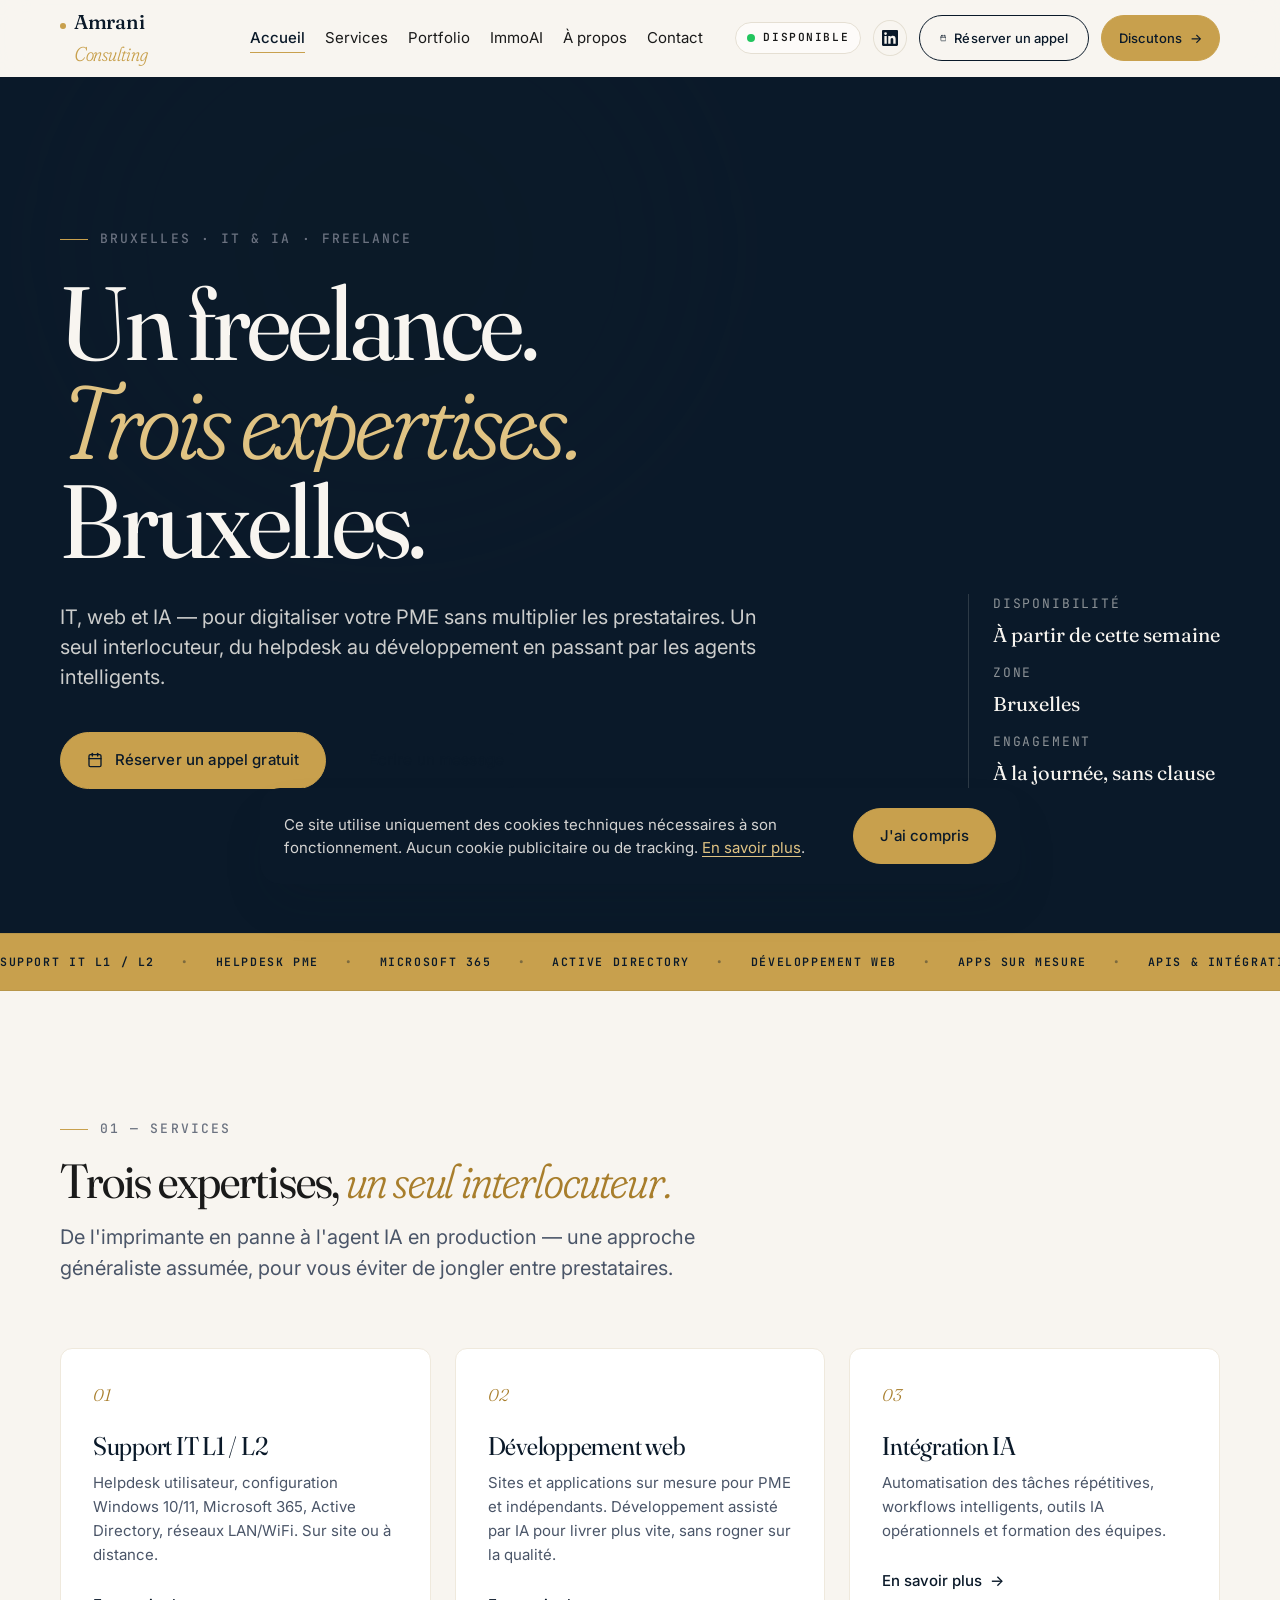
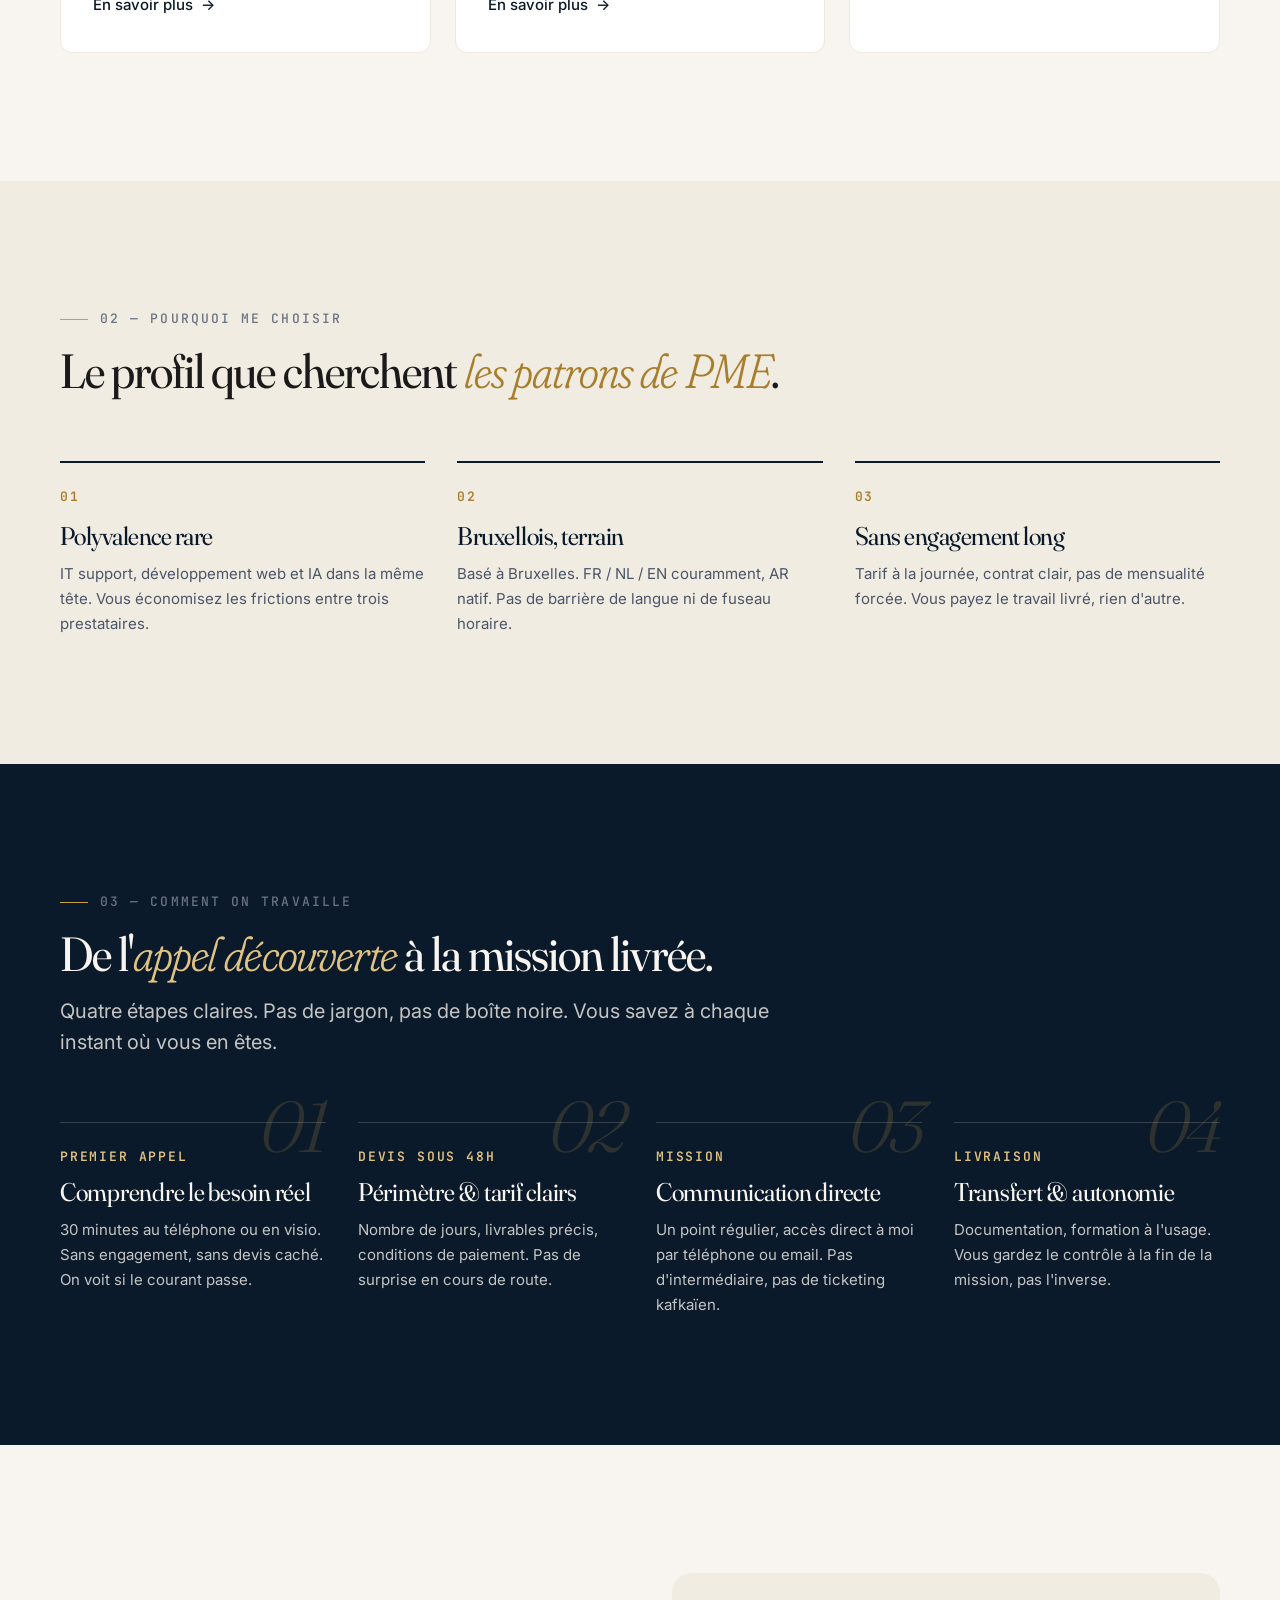
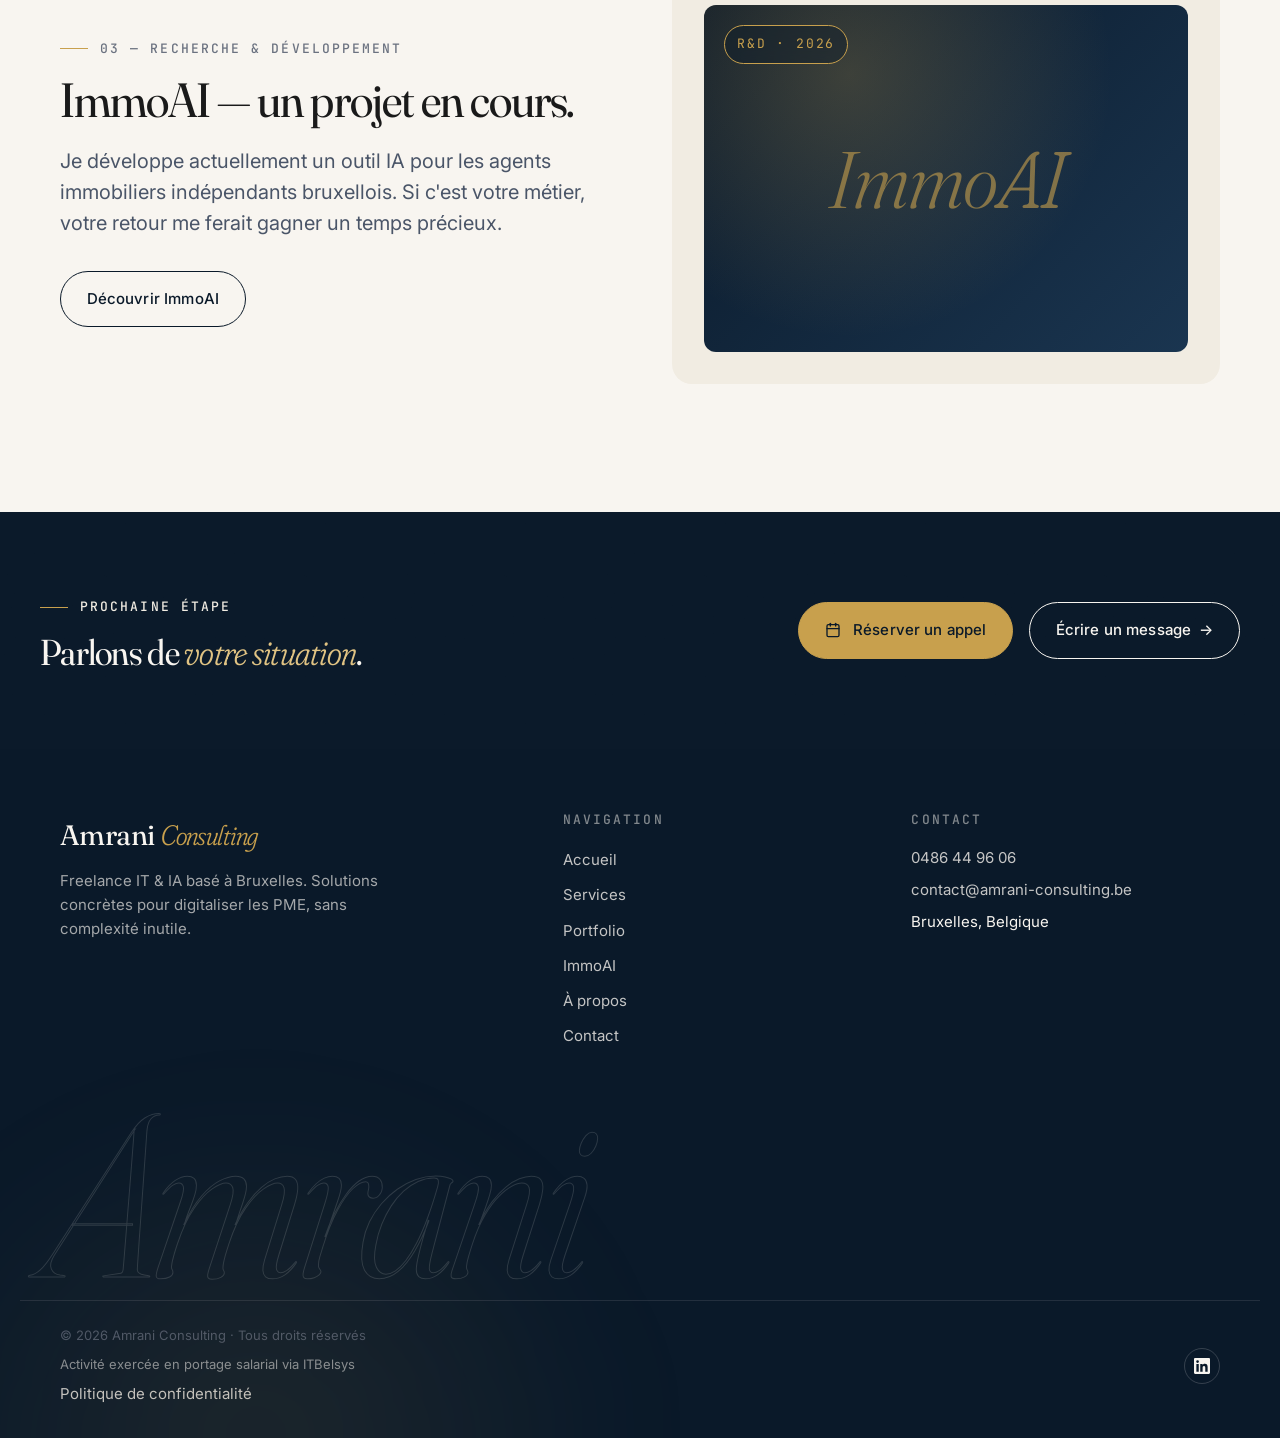
==== index.html @ 8b0a3039 "feat(about): add 'Claude Code in Action' certification (Anthropic, May 2026) - New timeline entry (2" ====
<!doctype html>
<html lang="fr">
<head>
  <meta charset="utf-8" />
  <meta name="viewport" content="width=device-width, initial-scale=1" />

  <title>Amrani Consulting — Freelance IT &amp; IA à Bruxelles</title>
  <meta name="description" content="Freelance IT &amp; IA à Bruxelles. Support IT, développement web et intégration IA pour PME. Solutions opérationnelles, sans engagement long. Devis gratuit." />
  <meta name="author" content="Abdelkrim Amrani" />
  <meta name="theme-color" content="#0A1929" />
  <meta name="google-site-verification" content="sfzoJVhN3ISLPUVmV5L0EN2qPlHITJZb8OUvwaUnero" />
  <link rel="canonical" href="https://amrani-consulting.be/" />

  <!-- Open Graph -->
  <meta property="og:type" content="website" />
  <meta property="og:locale" content="fr_BE" />
  <meta property="og:site_name" content="Amrani Consulting" />
  <meta property="og:title" content="Amrani Consulting — Freelance IT &amp; IA à Bruxelles" />
  <meta property="og:description" content="Support IT, développement web et intégration IA pour PME bruxelloises. Un seul interlocuteur pour digitaliser votre entreprise." />
  <meta property="og:url" content="https://amrani-consulting.be/" />
  <meta property="og:image" content="https://amrani-consulting.be/assets/img/og-image.jpg" />

  <!-- Twitter -->
  <meta name="twitter:card" content="summary_large_image" />
  <meta name="twitter:title" content="Amrani Consulting — Freelance IT &amp; IA à Bruxelles" />
  <meta name="twitter:description" content="Support IT, développement web et intégration IA pour PME bruxelloises." />
  <meta name="twitter:image" content="https://amrani-consulting.be/assets/img/og-image.jpg" />

  <!-- Fonts -->
  <link rel="preconnect" href="https://fonts.googleapis.com" />
  <link rel="preconnect" href="https://fonts.gstatic.com" crossorigin />
  <link rel="stylesheet" href="https://fonts.googleapis.com/css2?family=Fraunces:ital,opsz,wght@0,9..144,300..600;1,9..144,300..500&family=Inter:wght@400;500;600&family=JetBrains+Mono:wght@400;500&display=swap" />

  <!-- Stylesheet -->
  <link rel="stylesheet" href="css/style.css?v=20260511-4" />

  <!-- Favicon (placeholder inline SVG) -->
  <link rel="icon" type="image/svg+xml" href="data:image/svg+xml,<svg xmlns='http://www.w3.org/2000/svg' viewBox='0 0 64 64'><rect width='64' height='64' rx='12' fill='%230A1929'/><text x='50%25' y='58%25' font-family='Georgia,serif' font-size='34' fill='%23C8A04D' text-anchor='middle' font-style='italic'>A</text></svg>" />

  <!-- JSON-LD: Person + LocalBusiness -->
  <script type="application/ld+json">
  {
    "@context": "https://schema.org",
    "@graph": [
      {
        "@type": "Person",
        "@id": "https://amrani-consulting.be/#person",
        "name": "Abdelkrim Amrani",
        "jobTitle": "Freelance IT & IA Consultant",
        "telephone": "+32486449606",
        "email": "contact@amrani-consulting.be",
        "url": "https://amrani-consulting.be/",
        "sameAs": [
          "https://www.linkedin.com/in/abdelkrim-amrani-868762251"
        ],
        "knowsLanguage": ["fr", "ar", "nl", "en"],
        "address": {
          "@type": "PostalAddress",
          "addressLocality": "Bruxelles",
          "addressCountry": "BE"
        }
      },
      {
        "@type": "LocalBusiness",
        "@id": "https://amrani-consulting.be/#business",
        "name": "Amrani Consulting",
        "image": "https://amrani-consulting.be/assets/img/og-image.jpg",
        "telephone": "+32486449606",
        "url": "https://amrani-consulting.be/",
        "founder": { "@id": "https://amrani-consulting.be/#person" },
        "priceRange": "€€",
        "address": {
          "@type": "PostalAddress",
          "addressLocality": "Bruxelles",
          "addressCountry": "BE"
        },
        "areaServed": [
          { "@type": "City", "name": "Bruxelles" },
          { "@type": "AdministrativeArea", "name": "Région de Bruxelles-Capitale" }
        ],
        "serviceType": ["Support informatique", "Développement web", "Intégration IA"]
      }
    ]
  }
  </script>
</head>

<body>
  <a href="#main" class="skip-link">Aller au contenu principal</a>
  <div class="reading-progress" aria-hidden="true"></div>

  <!-- Custom cursor (desktop only, disabled on touch & reduced-motion) -->
  <div class="cursor" aria-hidden="true">
    <div class="cursor__dot"></div>
    <div class="cursor__ring"></div>
  </div>

  <!-- ============= HEADER ============= -->
  <header class="site-header">
    <div class="container site-header__inner">
      <a href="/" class="logo" aria-label="Amrani Consulting — accueil">
        <span class="logo__dot" aria-hidden="true"></span>
        <span><strong>Amrani</strong> <em>Consulting</em></span>
      </a>

      <nav class="primary-nav" aria-label="Navigation principale">
        <ul class="primary-nav__list">
          <li><a href="/" class="primary-nav__link" aria-current="page">Accueil</a></li>
          <li><a href="services" class="primary-nav__link">Services</a></li>
          <li><a href="portfolio" class="primary-nav__link">Portfolio</a></li>
          <li><a href="immoai" class="primary-nav__link">ImmoAI</a></li>
          <li><a href="about" class="primary-nav__link">À propos</a></li>
          <li><a href="contact" class="primary-nav__link">Contact</a></li>
        </ul>
      </nav>

      <div class="header-cta">
        <a href="contact" class="status-badge" aria-label="Disponible pour de nouvelles missions">
          <span class="status-badge__dot" aria-hidden="true"></span>
          <span>Disponible</span>
        </a>
        <a href="https://www.linkedin.com/in/abdelkrim-amrani-868762251" target="_blank" rel="noopener" class="linkedin-icon" aria-label="LinkedIn d'Abdelkrim Amrani">
          <svg viewBox="0 0 24 24" fill="currentColor" aria-hidden="true"><path d="M20.45 20.45h-3.55v-5.57c0-1.33-.02-3.04-1.85-3.04-1.85 0-2.13 1.45-2.13 2.94v5.67H9.36V9h3.41v1.56h.05c.48-.9 1.64-1.85 3.37-1.85 3.6 0 4.27 2.37 4.27 5.46v6.28zM5.34 7.43a2.06 2.06 0 1 1 0-4.12 2.06 2.06 0 0 1 0 4.12zM7.12 20.45H3.56V9h3.56v11.45zM22.23 0H1.77C.79 0 0 .77 0 1.72v20.56C0 23.23.79 24 1.77 24h20.45C23.2 24 24 23.23 24 22.28V1.72C24 .77 23.2 0 22.23 0z"/></svg>
        </a>
        <a href="https://calendly.com/beskiko98/appel-decouverte-15min" target="_blank" rel="noopener" class="btn btn-outline btn-header btn-calendly">
          <svg viewBox="0 0 24 24" fill="none" stroke="currentColor" stroke-width="2" stroke-linecap="round" stroke-linejoin="round" aria-hidden="true">
            <rect x="3" y="4" width="18" height="18" rx="2" ry="2"/>
            <line x1="16" y1="2" x2="16" y2="6"/>
            <line x1="8" y1="2" x2="8" y2="6"/>
            <line x1="3" y1="10" x2="21" y2="10"/>
          </svg>
          <span class="btn-label">Réserver un appel</span>
        </a>
        <a href="contact" class="btn btn-primary btn-header btn-discutons">Discutons<span class="arrow" aria-hidden="true">→</span></a>
        <button class="burger" aria-label="Ouvrir le menu" aria-expanded="false" aria-controls="mobile-nav">
          <span></span><span></span>
        </button>
      </div>
    </div>
  </header>

  <!-- ============= MOBILE NAV ============= -->
  <div class="mobile-nav" id="mobile-nav" aria-label="Navigation mobile">
    <ul class="mobile-nav__list">
      <li><a href="/" class="mobile-nav__link" aria-current="page">Accueil</a></li>
      <li><a href="services" class="mobile-nav__link">Services</a></li>
      <li><a href="portfolio" class="mobile-nav__link">Portfolio</a></li>
      <li><a href="immoai" class="mobile-nav__link">ImmoAI</a></li>
      <li><a href="about" class="mobile-nav__link">À propos</a></li>
      <li><a href="contact" class="mobile-nav__link">Contact</a></li>
    </ul>
    <div class="mobile-nav__contact">
      <span>Bruxelles · Réponse sous 24h</span>
      <a href="tel:+32486449606">0486 44 96 06</a>
      <a href="https://calendly.com/beskiko98/appel-decouverte-15min" target="_blank" rel="noopener" class="mobile-nav__cta">
        <svg viewBox="0 0 24 24" fill="none" stroke="currentColor" stroke-width="2" stroke-linecap="round" stroke-linejoin="round" aria-hidden="true">
          <rect x="3" y="4" width="18" height="18" rx="2" ry="2"/>
          <line x1="16" y1="2" x2="16" y2="6"/>
          <line x1="8" y1="2" x2="8" y2="6"/>
          <line x1="3" y1="10" x2="21" y2="10"/>
        </svg>
        Réserver un appel
      </a>
    </div>
  </div>

  <main id="main">

    <!-- ============= HERO ============= -->
    <section class="hero has-grain">
      <div class="container hero__inner">
        <div class="hero__content">
          <span class="eyebrow">Bruxelles · IT &amp; IA · Freelance</span>
          <h1 class="hero__title-stacked">
            <span><span>Un freelance.</span></span>
            <span><span><em>Trois expertises.</em></span></span>
            <span><span>Bruxelles.</span></span>
          </h1>
          <p class="hero__lead">
            IT, web et IA — pour digitaliser votre PME sans multiplier les
            prestataires. Un seul interlocuteur, du helpdesk au développement
            en passant par les agents intelligents.
          </p>
          <div class="hero__actions">
            <a href="https://calendly.com/beskiko98/appel-decouverte-15min" target="_blank" rel="noopener" class="btn btn-primary">
              <svg width="16" height="16" viewBox="0 0 24 24" fill="none" stroke="currentColor" stroke-width="2" stroke-linecap="round" stroke-linejoin="round" aria-hidden="true" style="margin-right: 0.25rem;">
                <rect x="3" y="4" width="18" height="18" rx="2" ry="2"/>
                <line x1="16" y1="2" x2="16" y2="6"/>
                <line x1="8" y1="2" x2="8" y2="6"/>
                <line x1="3" y1="10" x2="21" y2="10"/>
              </svg>
              Réserver un appel gratuit
            </a>
            <a href="contact" class="btn btn-outline">Écrire un message</a>
          </div>
        </div>

        <dl class="hero__meta">
          <div>
            <dt>Disponibilité</dt>
            <dd>À partir de cette semaine</dd>
          </div>
          <div>
            <dt>Zone</dt>
            <dd>Bruxelles</dd>
          </div>
          <div>
            <dt>Engagement</dt>
            <dd>À la journée, sans clause</dd>
          </div>
        </dl>
      </div>
    </section>

    <!-- ============= MARQUEE TICKER ============= -->
    <div class="marquee" aria-hidden="true">
      <div class="marquee__track">
        <span>Support IT L1 / L2</span><span class="marquee__sep">·</span>
        <span>Helpdesk PME</span><span class="marquee__sep">·</span>
        <span>Microsoft 365</span><span class="marquee__sep">·</span>
        <span>Active Directory</span><span class="marquee__sep">·</span>
        <span>Développement Web</span><span class="marquee__sep">·</span>
        <span>Apps sur mesure</span><span class="marquee__sep">·</span>
        <span>APIs &amp; intégrations</span><span class="marquee__sep">·</span>
        <span>Intelligence Artificielle</span><span class="marquee__sep">·</span>
        <span>Automatisation</span><span class="marquee__sep">·</span>
        <span>Agents IA métier</span><span class="marquee__sep">·</span>
        <span>RGPD</span><span class="marquee__sep">·</span>
        <span>Bruxelles</span><span class="marquee__sep">·</span>
        <span>Sans engagement long</span><span class="marquee__sep">·</span>
        <span>Devis gratuit</span><span class="marquee__sep">·</span>
        <!-- Loop duplicate -->
        <span>Support IT L1 / L2</span><span class="marquee__sep">·</span>
        <span>Helpdesk PME</span><span class="marquee__sep">·</span>
        <span>Microsoft 365</span><span class="marquee__sep">·</span>
        <span>Active Directory</span><span class="marquee__sep">·</span>
        <span>Développement Web</span><span class="marquee__sep">·</span>
        <span>Apps sur mesure</span><span class="marquee__sep">·</span>
        <span>APIs &amp; intégrations</span><span class="marquee__sep">·</span>
        <span>Intelligence Artificielle</span><span class="marquee__sep">·</span>
        <span>Automatisation</span><span class="marquee__sep">·</span>
        <span>Agents IA métier</span><span class="marquee__sep">·</span>
        <span>RGPD</span><span class="marquee__sep">·</span>
        <span>Bruxelles</span><span class="marquee__sep">·</span>
        <span>Sans engagement long</span><span class="marquee__sep">·</span>
        <span>Devis gratuit</span><span class="marquee__sep">·</span>
      </div>
    </div>

    <!-- ============= SERVICES PREVIEW ============= -->
    <section class="section bg-cream">
      <div class="container">
        <header class="section-header reveal">
          <span class="eyebrow">01 — Services</span>
          <h2>Trois expertises, <em>un seul interlocuteur.</em></h2>
          <p class="lead">
            De l'imprimante en panne à l'agent IA en production — une approche
            généraliste assumée, pour vous éviter de jongler entre prestataires.
          </p>
        </header>

        <div class="grid grid-3">
          <article class="card reveal reveal-delay-1">
            <span class="card__num">01</span>
            <h3 class="card__title">Support IT L1 / L2</h3>
            <p class="card__text">
              Helpdesk utilisateur, configuration Windows 10/11, Microsoft 365,
              Active Directory, réseaux LAN/WiFi. Sur site ou à distance.
            </p>
            <a href="services#support" class="card__link">
              En savoir plus <span aria-hidden="true">→</span>
            </a>
          </article>

          <article class="card reveal reveal-delay-2">
            <span class="card__num">02</span>
            <h3 class="card__title">Développement web</h3>
            <p class="card__text">
              Sites et applications sur mesure pour PME et indépendants.
              Développement assisté par IA pour livrer plus vite, sans rogner sur la qualité.
            </p>
            <a href="services#dev" class="card__link">
              En savoir plus <span aria-hidden="true">→</span>
            </a>
          </article>

          <article class="card reveal reveal-delay-3">
            <span class="card__num">03</span>
            <h3 class="card__title">Intégration IA</h3>
            <p class="card__text">
              Automatisation des tâches répétitives, workflows intelligents,
              outils IA opérationnels et formation des équipes.
            </p>
            <a href="services#ia" class="card__link">
              En savoir plus <span aria-hidden="true">→</span>
            </a>
          </article>
        </div>
      </div>
    </section>

    <!-- ============= WHY ME ============= -->
    <section class="section bg-cream-2">
      <div class="container">
        <header class="section-header reveal">
          <span class="eyebrow">02 — Pourquoi me choisir</span>
          <h2>Le profil que cherchent <em>les patrons de PME</em>.</h2>
        </header>

        <div class="pillars">
          <div class="pillar reveal reveal-delay-1">
            <span class="pillar__num">01</span>
            <h3 class="pillar__title">Polyvalence rare</h3>
            <p class="pillar__text">
              IT support, développement web et IA dans la même tête.
              Vous économisez les frictions entre trois prestataires.
            </p>
          </div>

          <div class="pillar reveal reveal-delay-2">
            <span class="pillar__num">02</span>
            <h3 class="pillar__title">Bruxellois, terrain</h3>
            <p class="pillar__text">
              Basé à Bruxelles. FR / NL / EN couramment, AR natif.
              Pas de barrière de langue ni de fuseau horaire.
            </p>
          </div>

          <div class="pillar reveal reveal-delay-3">
            <span class="pillar__num">03</span>
            <h3 class="pillar__title">Sans engagement long</h3>
            <p class="pillar__text">
              Tarif à la journée, contrat clair, pas de mensualité forcée.
              Vous payez le travail livré, rien d'autre.
            </p>
          </div>
        </div>
      </div>
    </section>

    <!-- ============= PROCESSUS — 4 STEPS ============= -->
    <section class="section bg-navy has-grain">
      <div class="container">
        <header class="section-header reveal" style="max-width: 720px;">
          <span class="eyebrow">03 — Comment on travaille</span>
          <h2>De l'<em>appel découverte</em> à la mission livrée.</h2>
          <p class="lead">
            Quatre étapes claires. Pas de jargon, pas de boîte noire. Vous savez
            à chaque instant où vous en êtes.
          </p>
        </header>

        <ol class="process-list" style="list-style: none; padding: 0;">
          <li class="process-item reveal reveal-delay-1">
            <span class="process-item__num" aria-hidden="true">01</span>
            <span class="process-item__label">Premier appel</span>
            <h3 class="process-item__title">Comprendre le besoin réel</h3>
            <p class="process-item__text">
              30 minutes au téléphone ou en visio. Sans engagement,
              sans devis caché. On voit si le courant passe.
            </p>
          </li>

          <li class="process-item reveal reveal-delay-2">
            <span class="process-item__num" aria-hidden="true">02</span>
            <span class="process-item__label">Devis sous 48h</span>
            <h3 class="process-item__title">Périmètre &amp; tarif clairs</h3>
            <p class="process-item__text">
              Nombre de jours, livrables précis, conditions de paiement.
              Pas de surprise en cours de route.
            </p>
          </li>

          <li class="process-item reveal reveal-delay-3">
            <span class="process-item__num" aria-hidden="true">03</span>
            <span class="process-item__label">Mission</span>
            <h3 class="process-item__title">Communication directe</h3>
            <p class="process-item__text">
              Un point régulier, accès direct à moi par téléphone ou email.
              Pas d'intermédiaire, pas de ticketing kafkaïen.
            </p>
          </li>

          <li class="process-item reveal reveal-delay-4">
            <span class="process-item__num" aria-hidden="true">04</span>
            <span class="process-item__label">Livraison</span>
            <h3 class="process-item__title">Transfert &amp; autonomie</h3>
            <p class="process-item__text">
              Documentation, formation à l'usage. Vous gardez le contrôle
              à la fin de la mission, pas l'inverse.
            </p>
          </li>
        </ol>
      </div>
    </section>

    <!-- ============= R&D TEASER (ImmoAI) ============= -->
    <section class="section bg-cream">
      <div class="container">
        <div class="grid grid-2" style="align-items: center; gap: clamp(2rem, 5vw, 5rem);">
          <div class="reveal">
            <span class="eyebrow">03 — Recherche &amp; développement</span>
            <h2 style="margin-top: 1rem;">ImmoAI — un projet en cours.</h2>
            <p class="lead" style="margin-top: 1.25rem;">
              Je développe actuellement un outil IA pour les agents immobiliers
              indépendants bruxellois. Si c'est votre métier, votre retour me
              ferait gagner un temps précieux.
            </p>
            <div style="margin-top: 2rem; display: flex; gap: 1rem; flex-wrap: wrap;">
              <a href="immoai" class="btn btn-outline">Découvrir ImmoAI</a>
            </div>
          </div>

          <div class="project__media reveal reveal-delay-2">
            <div class="project__media-inner">
              <span class="project__badge">R&amp;D · 2026</span>
              <span class="project__placeholder">Immo<em style="color: inherit;">AI</em></span>
            </div>
          </div>
        </div>
      </div>
    </section>

    <!-- ============= CTA STRIP ============= -->
    <section class="cta-strip has-grain on-dark">
      <div class="container cta-strip__inner reveal">
        <div>
          <span class="eyebrow">Prochaine étape</span>
          <h2 style="margin-top: 1rem;">Parlons de <em>votre situation</em>.</h2>
        </div>
        <div style="display: flex; gap: 1rem; flex-wrap: wrap;">
          <a href="https://calendly.com/beskiko98/appel-decouverte-15min" target="_blank" rel="noopener" class="btn btn-primary">
            <svg width="16" height="16" viewBox="0 0 24 24" fill="none" stroke="currentColor" stroke-width="2" stroke-linecap="round" stroke-linejoin="round" aria-hidden="true" style="margin-right: 0.25rem;">
              <rect x="3" y="4" width="18" height="18" rx="2" ry="2"/>
              <line x1="16" y1="2" x2="16" y2="6"/>
              <line x1="8" y1="2" x2="8" y2="6"/>
              <line x1="3" y1="10" x2="21" y2="10"/>
            </svg>
            Réserver un appel
          </a>
          <a href="contact" class="btn btn-outline">
            Écrire un message
            <span class="arrow" aria-hidden="true">→</span>
          </a>
        </div>
      </div>
    </section>
  </main>

  <!-- ============= FOOTER ============= -->
  <footer class="site-footer">
    <div class="container site-footer__inner">
      <div>
        <p class="site-footer__brand">Amrani <em>Consulting</em></p>
        <p class="site-footer__tagline">
          Freelance IT &amp; IA basé à Bruxelles. Solutions concrètes pour
          digitaliser les PME, sans complexité inutile.
        </p>
      </div>

      <div>
        <h4>Navigation</h4>
        <ul>
          <li><a href="/">Accueil</a></li>
          <li><a href="services">Services</a></li>
          <li><a href="portfolio">Portfolio</a></li>
          <li><a href="immoai">ImmoAI</a></li>
          <li><a href="about">À propos</a></li>
          <li><a href="contact">Contact</a></li>
        </ul>
      </div>

      <div>
        <h4>Contact</h4>
        <ul class="site-footer__contact">
          <li><a href="tel:+32486449606">0486 44 96 06</a></li>
          <li><a href="mailto:contact@amrani-consulting.be">contact@amrani-consulting.be</a></li>
          <li>Bruxelles, Belgique</li>
        </ul>
      </div>
    </div>

    <div class="footer-stroke" aria-hidden="true">Amrani</div>

    <div class="container site-footer__bottom">
      <div>
        <p>&copy; <span data-current-year>2026</span> Amrani Consulting · Tous droits réservés</p>
        <p class="site-footer__disclosure">Activité exercée en portage salarial via ITBelsys</p>
        <ul class="site-footer__legal-links" style="margin-top: 0.5rem;">
          <li><a href="privacy">Politique de confidentialité</a></li>
        </ul>
      </div>
      <div class="site-footer__socials">
        <a href="https://www.linkedin.com/in/abdelkrim-amrani-868762251" target="_blank" rel="noopener" aria-label="LinkedIn">
          <svg viewBox="0 0 24 24" fill="currentColor" aria-hidden="true"><path d="M20.45 20.45h-3.55v-5.57c0-1.33-.02-3.04-1.85-3.04-1.85 0-2.13 1.45-2.13 2.94v5.67H9.36V9h3.41v1.56h.05c.48-.9 1.64-1.85 3.37-1.85 3.6 0 4.27 2.37 4.27 5.46v6.28zM5.34 7.43a2.06 2.06 0 1 1 0-4.12 2.06 2.06 0 0 1 0 4.12zM7.12 20.45H3.56V9h3.56v11.45zM22.23 0H1.77C.79 0 0 .77 0 1.72v20.56C0 23.23.79 24 1.77 24h20.45C23.2 24 24 23.23 24 22.28V1.72C24 .77 23.2 0 22.23 0z"/></svg>
        </a>
      </div>
    </div>
  </footer>

  <button class="back-to-top" aria-label="Retour en haut">
    <svg viewBox="0 0 24 24" fill="none" stroke="currentColor" stroke-width="2" aria-hidden="true"><path d="M12 19V5M5 12l7-7 7 7"/></svg>
  </button>

  <!-- Cookie banner (RGPD) -->
  <div class="cookie-banner" id="cookie-banner" role="dialog" aria-label="Information sur les cookies" hidden>
    <div class="cookie-banner__inner">
      <p class="cookie-banner__text">
        Ce site utilise uniquement des cookies techniques nécessaires à son fonctionnement.
        Aucun cookie publicitaire ou de tracking. <a href="privacy">En savoir plus</a>.
      </p>
      <button type="button" class="btn btn-primary cookie-banner__btn" id="cookie-accept">
        J'ai compris
      </button>
    </div>
  </div>

  <script src="js/script.js?v=20260511-4" defer></script>
</body>
</html>
---- css/style.css ----
/* =========================================================
   AMRANI CONSULTING — Design System
   Freelance IT & IA · Bruxelles
   ========================================================= */

/* ---------- Tokens ---------- */
:root {
  /* Colors */
  --color-navy: #0A1929;
  --color-navy-2: #0F2438;
  --color-navy-3: #1A3550;
  --color-cream: #F8F5F0;
  --color-cream-2: #F1ECE2;
  --color-white: #FFFFFF;
  --color-gold: #C8A04D;            /* decorative only (lines, dots, CTA bg) */
  --color-gold-text: #A87E2C;       /* WCAG AA Large on cream (3.39:1) */
  --color-gold-soft: #E0C383;
  --color-gold-dark: #9A7A35;
  --color-text: #1A1A1A;
  --color-text-soft: #4A5568;
  --color-text-muted: #6B7280;
  --color-border: #E5DFD3;
  --color-border-soft: #EFE9DD;
  --color-success: #2F855A;
  --color-error: #C53030;

  /* Typography */
  --font-display: "Fraunces", "Times New Roman", serif;
  --font-sans: "Inter", -apple-system, BlinkMacSystemFont, "Segoe UI", sans-serif;
  --font-mono: "JetBrains Mono", ui-monospace, "SF Mono", Consolas, monospace;

  /* Type scale (clamp for fluid) */
  --fs-xs: 0.8125rem;     /* 13px */
  --fs-sm: 0.9375rem;     /* 15px */
  --fs-base: 1.0625rem;   /* 17px */
  --fs-lg: 1.25rem;       /* 20px */
  --fs-xl: clamp(1.375rem, 2vw, 1.625rem);
  --fs-2xl: clamp(1.75rem, 3vw, 2.25rem);
  --fs-3xl: clamp(2.25rem, 4vw, 3rem);
  --fs-4xl: clamp(2.75rem, 6vw, 4.5rem);
  --fs-5xl: clamp(3.5rem, 8vw, 6rem);

  /* Spacing (4px base) */
  --space-1: 0.25rem;
  --space-2: 0.5rem;
  --space-3: 0.75rem;
  --space-4: 1rem;
  --space-5: 1.25rem;
  --space-6: 1.5rem;
  --space-8: 2rem;
  --space-10: 2.5rem;
  --space-12: 3rem;
  --space-16: 4rem;
  --space-20: 5rem;
  --space-24: 6rem;
  --space-32: 8rem;

  /* Layout */
  --container: 1240px;
  --container-narrow: 920px;
  --container-tight: 680px;
  --radius-sm: 6px;
  --radius: 12px;
  --radius-lg: 20px;
  --radius-pill: 999px;

  /* Effects */
  --shadow-sm: 0 1px 2px rgba(10, 25, 41, 0.05);
  --shadow: 0 4px 16px rgba(10, 25, 41, 0.08);
  --shadow-lg: 0 24px 48px -12px rgba(10, 25, 41, 0.18);
  --shadow-gold: 0 8px 24px rgba(200, 160, 77, 0.25);

  /* Motion */
  --ease: cubic-bezier(0.22, 1, 0.36, 1);
  --ease-out: cubic-bezier(0.16, 1, 0.3, 1);
  --duration-fast: 200ms;
  --duration: 400ms;
  --duration-slow: 700ms;
}

/* ---------- Reset ---------- */
*, *::before, *::after { box-sizing: border-box; }
* { margin: 0; padding: 0; }
html { -webkit-text-size-adjust: 100%; scroll-behavior: smooth; }
body {
  font-family: var(--font-sans);
  font-size: var(--fs-base);
  line-height: 1.6;
  color: var(--color-text);
  background: var(--color-cream);
  -webkit-font-smoothing: antialiased;
  -moz-osx-font-smoothing: grayscale;
  overflow-x: hidden;
}
img, svg, video { max-width: 100%; height: auto; display: block; }
a { color: inherit; text-decoration: none; }
button { font: inherit; background: none; border: none; cursor: pointer; color: inherit; }
input, textarea, select { font: inherit; color: inherit; }
ul, ol { list-style: none; }

::selection { background: var(--color-gold); color: var(--color-navy); }

:focus-visible {
  outline: 2px solid var(--color-gold);
  outline-offset: 3px;
  border-radius: 2px;
}

/* ---------- Typography ---------- */
h1, h2, h3, h4 {
  font-family: var(--font-display);
  font-weight: 400;
  line-height: 1.05;
  letter-spacing: -0.02em;
  font-variation-settings: "opsz" 144, "SOFT" 30;
}
h1 { font-size: var(--fs-4xl); }
h2 { font-size: var(--fs-3xl); }
h3 { font-size: var(--fs-2xl); }
h4 { font-size: var(--fs-xl); }

.display-xl {
  font-family: var(--font-display);
  font-size: var(--fs-5xl);
  line-height: 0.95;
  letter-spacing: -0.03em;
  font-weight: 400;
}

em, .accent-italic {
  font-family: var(--font-display);
  font-style: italic;
  font-weight: 300;
  font-variation-settings: "opsz" 144, "SOFT" 100;
  color: var(--color-gold-text);
}
/* Keep brighter gold for italics on dark backgrounds (already passes AA) */
.on-dark em, .bg-navy em, .hero em, .cta-strip em,
.contact-info dd em, .site-footer em {
  color: var(--color-gold-soft);
}

p { color: var(--color-text-soft); max-width: 68ch; }
.lead { font-size: var(--fs-lg); line-height: 1.55; color: var(--color-text-soft); }

/* Eyebrow / overline label */
.eyebrow {
  display: inline-flex;
  align-items: center;
  gap: var(--space-3);
  font-family: var(--font-mono);
  font-size: var(--fs-xs);
  text-transform: uppercase;
  letter-spacing: 0.16em;
  color: var(--color-text-muted);
  font-weight: 500;
}
.eyebrow::before {
  content: "";
  width: 28px;
  height: 1px;
  background: var(--color-gold);
}
.on-dark .eyebrow { color: var(--color-cream-2); }
.on-dark .eyebrow::before { background: var(--color-gold); }

/* Section number marker */
.section-num {
  font-family: var(--font-display);
  font-style: italic;
  font-weight: 300;
  font-size: var(--fs-base);
  color: var(--color-gold-text);
  letter-spacing: 0.05em;
}

/* ---------- Layout ---------- */
.container {
  width: 100%;
  max-width: var(--container);
  margin-inline: auto;
  padding-inline: clamp(1.25rem, 4vw, 2.5rem);
}
.container-narrow { max-width: var(--container-narrow); }
.container-tight { max-width: var(--container-tight); }

section { padding-block: clamp(4rem, 10vw, 8rem); }
.section-sm { padding-block: clamp(3rem, 6vw, 5rem); }

.section-header {
  display: flex;
  flex-direction: column;
  gap: var(--space-4);
  margin-bottom: var(--space-16);
  max-width: 720px;
}
.section-header.center { margin-inline: auto; text-align: center; align-items: center; }

/* Backgrounds */
.bg-cream { background: var(--color-cream); }
.bg-cream-2 { background: var(--color-cream-2); }
.bg-navy { background: var(--color-navy); color: var(--color-cream); }
.bg-navy h1, .bg-navy h2, .bg-navy h3, .bg-navy h4 { color: var(--color-cream); }
.bg-navy p { color: rgba(248, 245, 240, 0.78); }

/* On-dark variant for nested elements */
.on-dark { color: var(--color-cream); }
.on-dark p { color: rgba(248, 245, 240, 0.78); }
.on-dark .lead { color: rgba(248, 245, 240, 0.85); }

/* Subtle grain overlay (SVG) for navy sections */
.has-grain { position: relative; isolation: isolate; }
.has-grain::before {
  content: "";
  position: absolute; inset: 0;
  background-image: url("data:image/svg+xml;utf8,<svg xmlns='http://www.w3.org/2000/svg' width='200' height='200'><filter id='n'><feTurbulence type='fractalNoise' baseFrequency='0.9' numOctaves='2' seed='5'/><feColorMatrix values='0 0 0 0 1  0 0 0 0 1  0 0 0 0 1  0 0 0 0.06 0'/></filter><rect width='100%25' height='100%25' filter='url(%23n)'/></svg>");
  opacity: 0.5;
  pointer-events: none;
  z-index: -1;
  mix-blend-mode: overlay;
}

/* ---------- Buttons ---------- */
.btn {
  display: inline-flex;
  align-items: center;
  justify-content: center;
  gap: var(--space-2);
  padding: 0.95rem 1.6rem;
  border-radius: var(--radius-pill);
  font-weight: 500;
  font-size: var(--fs-sm);
  letter-spacing: 0.01em;
  transition: all var(--duration) var(--ease);
  cursor: pointer;
  white-space: nowrap;
  border: 1px solid transparent;
  position: relative;
  overflow: hidden;
}
.btn .arrow {
  transition: transform var(--duration) var(--ease);
  display: inline-block;
}
.btn:hover .arrow { transform: translateX(4px); }

.btn-primary {
  background: var(--color-gold);
  color: var(--color-navy);
  border-color: var(--color-gold);
}
.btn-primary:hover {
  background: var(--color-gold-dark);
  border-color: var(--color-gold-dark);
  color: var(--color-cream);
  transform: translateY(-2px);
  box-shadow: var(--shadow-gold);
}

.btn-outline {
  background: transparent;
  color: var(--color-navy);
  border-color: var(--color-navy);
}
.btn-outline:hover {
  background: var(--color-navy);
  color: var(--color-cream);
  transform: translateY(-2px);
}
.on-dark .btn-outline { color: var(--color-cream); border-color: var(--color-cream); }
.on-dark .btn-outline:hover { background: var(--color-cream); color: var(--color-navy); }

.btn-ghost {
  background: transparent;
  color: var(--color-navy);
  padding: 0.5rem 0;
  border-radius: 0;
  border-bottom: 1px solid currentColor;
}
.btn-ghost:hover { color: var(--color-gold-text); }
.on-dark .btn-ghost { color: var(--color-cream); }

/* Compact variant used in the header (Calendly + Discutons) */
.btn-sm {
  padding: 0.7rem 1.2rem;
  font-size: var(--fs-xs);
}
.btn-sm svg { width: 14px; height: 14px; }

/* ---------- Header / Nav ---------- */
.site-header {
  position: sticky;
  top: 0;
  z-index: 100;
  backdrop-filter: blur(16px);
  -webkit-backdrop-filter: blur(16px);
  background: rgba(248, 245, 240, 0.78);
  border-bottom: 1px solid transparent;
  transition: all var(--duration) var(--ease);
}
.site-header.is-scrolled {
  background: rgba(248, 245, 240, 0.92);
  border-bottom-color: var(--color-border-soft);
}
.site-header__inner {
  display: flex;
  align-items: center;
  justify-content: space-between;
  height: 76px;
  gap: var(--space-8);
}

/* Logo */
.logo {
  display: flex;
  align-items: baseline;
  gap: var(--space-2);
  font-family: var(--font-display);
  font-size: var(--fs-lg);
  font-weight: 400;
  letter-spacing: -0.01em;
  color: var(--color-navy);
}
.logo strong { font-weight: 500; }
.logo em {
  font-style: italic;
  color: var(--color-gold);
  font-weight: 300;
}
.logo__dot {
  width: 6px; height: 6px;
  background: var(--color-gold);
  border-radius: 50%;
  display: inline-block;
}

/* Primary nav */
.primary-nav {
  display: flex;
  align-items: center;
  gap: var(--space-8);
}
.primary-nav__list {
  display: flex;
  gap: var(--space-5);
  align-items: center;
}
.primary-nav__link {
  font-size: var(--fs-sm);
  color: var(--color-text);
  position: relative;
  padding: 0.25rem 0;
  white-space: nowrap;
  transition: color var(--duration-fast) var(--ease);
}
.primary-nav__link::after {
  content: "";
  position: absolute;
  left: 0;
  bottom: -2px;
  width: 100%;
  height: 1px;
  background: var(--color-gold);
  transform: scaleX(0);
  transform-origin: right center;
  transition: transform var(--duration) var(--ease);
}
.primary-nav__link:hover::after,
.primary-nav__link[aria-current="page"]::after {
  transform: scaleX(1);
  transform-origin: left center;
}
.primary-nav__link[aria-current="page"] { color: var(--color-navy); font-weight: 500; }

.header-cta { display: flex; align-items: center; gap: var(--space-3); }
.header-cta .btn { padding: 0.7rem 1.2rem; font-size: var(--fs-xs); }
.header-cta .btn svg { width: 14px; height: 14px; }
.linkedin-icon {
  width: 36px; height: 36px;
  display: inline-flex;
  align-items: center;
  justify-content: center;
  border-radius: 50%;
  border: 1px solid var(--color-border);
  color: var(--color-navy);
  transition: all var(--duration) var(--ease);
}
.linkedin-icon:hover {
  background: var(--color-navy);
  color: var(--color-cream);
  border-color: var(--color-navy);
  transform: translateY(-2px);
}
.linkedin-icon svg { width: 16px; height: 16px; }

/* Burger */
.burger {
  display: none;
  width: 44px; height: 44px;
  position: relative;
  z-index: 101;
}
.burger span {
  position: absolute;
  left: 12px;
  width: 20px;
  height: 1.5px;
  background: var(--color-navy);
  transition: all var(--duration) var(--ease);
}
.burger span:nth-child(1) { top: 18px; }
.burger span:nth-child(2) { top: 25px; }
.burger.is-open span:nth-child(1) { top: 22px; transform: rotate(45deg); background: var(--color-cream); }
.burger.is-open span:nth-child(2) { top: 22px; transform: rotate(-45deg); background: var(--color-cream); }

/* Mobile nav */
.mobile-nav {
  position: fixed;
  inset: 0;
  background: var(--color-navy);
  color: var(--color-cream);
  z-index: 99;
  display: flex;
  flex-direction: column;
  justify-content: center;
  align-items: center;
  gap: var(--space-8);
  opacity: 0;
  pointer-events: none;
  transform: translateY(-20px);
  transition: opacity var(--duration) var(--ease), transform var(--duration) var(--ease);
}
.mobile-nav.is-open {
  opacity: 1;
  pointer-events: auto;
  transform: translateY(0);
}
.mobile-nav__list {
  display: flex;
  flex-direction: column;
  gap: var(--space-6);
  text-align: center;
}
.mobile-nav__link {
  font-family: var(--font-display);
  font-size: 2.25rem;
  font-weight: 400;
  letter-spacing: -0.02em;
  color: var(--color-cream);
}
.mobile-nav__link[aria-current="page"] { color: var(--color-gold); font-style: italic; }

.mobile-nav__contact {
  margin-top: var(--space-6);
  display: flex;
  flex-direction: column;
  align-items: center;
  gap: var(--space-4);
  font-size: var(--fs-sm);
  color: rgba(248, 245, 240, 0.7);
}
.mobile-nav__contact a { color: var(--color-gold-soft); }
.mobile-nav__cta {
  margin-top: var(--space-2);
  display: inline-flex;
  align-items: center;
  gap: var(--space-2);
  padding: 0.95rem 1.6rem;
  border-radius: var(--radius-pill);
  background: var(--color-gold);
  color: var(--color-navy) !important;
  font-weight: 500;
  font-size: var(--fs-sm);
  letter-spacing: 0.01em;
  white-space: nowrap;
}
.mobile-nav__cta svg { width: 16px; height: 16px; }

/* ---------- Skip link ---------- */
.skip-link {
  position: absolute;
  left: -9999px;
  top: 0;
  z-index: 200;
  background: var(--color-navy);
  color: var(--color-cream);
  padding: var(--space-3) var(--space-5);
  border-radius: var(--radius);
}
.skip-link:focus { left: var(--space-4); top: var(--space-4); }

/* ---------- Custom cursor (desktop only) ---------- */
.cursor { display: none; }
@media (hover: hover) and (pointer: fine) {
  .cursor { display: block; }
  body { cursor: none; }
  a, button, input, textarea, select, label, [role="button"] { cursor: none; }
}
.cursor__dot,
.cursor__ring {
  position: fixed;
  top: 0;
  left: 0;
  pointer-events: none;
  z-index: 9999;
  border-radius: 50%;
  will-change: transform;
  transition: width 0.3s var(--ease), height 0.3s var(--ease),
              border-color 0.3s var(--ease), background 0.3s var(--ease),
              opacity 0.3s var(--ease);
}
.cursor__dot {
  width: 6px;
  height: 6px;
  margin: -3px 0 0 -3px;
  background: var(--color-gold);
}
.cursor__ring {
  width: 30px;
  height: 30px;
  margin: -15px 0 0 -15px;
  border: 1px solid rgba(200, 160, 77, 0.45);
}
.cursor.is-hover .cursor__dot {
  width: 10px;
  height: 10px;
  margin: -5px 0 0 -5px;
}
.cursor.is-hover .cursor__ring {
  width: 48px;
  height: 48px;
  margin: -24px 0 0 -24px;
  border-color: rgba(200, 160, 77, 0.8);
}
.cursor.is-hidden .cursor__dot,
.cursor.is-hidden .cursor__ring { opacity: 0; }

/* ---------- Status badge (Disponible) ---------- */
.status-badge {
  display: inline-flex;
  align-items: center;
  gap: var(--space-2);
  padding: 0.4rem 0.7rem;
  border: 1px solid var(--color-border);
  border-radius: var(--radius-pill);
  background: rgba(255, 255, 255, 0.55);
  font-family: var(--font-mono);
  font-size: 0.7rem;
  text-transform: uppercase;
  letter-spacing: 0.14em;
  color: var(--color-text);
  font-weight: 600;
  white-space: nowrap;
  transition: all var(--duration) var(--ease);
}
.status-badge:hover {
  border-color: #4ADE80;
  background: rgba(255, 255, 255, 0.85);
  transform: translateY(-1px);
}
.status-badge__dot {
  width: 8px;
  height: 8px;
  background: #22C55E;
  border-radius: 50%;
  flex-shrink: 0;
  box-shadow: 0 0 0 0 rgba(74, 222, 128, 0.55);
  animation: status-pulse 2.4s ease-out infinite;
}
@keyframes status-pulse {
  0%   { box-shadow: 0 0 0 0 rgba(74, 222, 128, 0.55); }
  70%  { box-shadow: 0 0 0 7px rgba(74, 222, 128, 0); }
  100% { box-shadow: 0 0 0 0 rgba(74, 222, 128, 0); }
}

/* ---------- Marquee ticker ---------- */
.marquee {
  background: var(--color-gold);
  color: var(--color-navy);
  overflow: hidden;
  padding: 0.85rem 0;
  border-block: 1px solid rgba(10, 25, 41, 0.08);
  position: relative;
}
.marquee__track {
  display: inline-flex;
  align-items: center;
  gap: var(--space-6);
  white-space: nowrap;
  font-family: var(--font-mono);
  font-size: 0.72rem;
  text-transform: uppercase;
  letter-spacing: 0.14em;
  font-weight: 600;
  animation: marquee-scroll 38s linear infinite;
  will-change: transform;
}
.marquee:hover .marquee__track { animation-play-state: paused; }
.marquee__sep {
  opacity: 0.4;
  font-size: 1.1rem;
  font-weight: 400;
  user-select: none;
}
@keyframes marquee-scroll {
  from { transform: translateX(0); }
  to   { transform: translateX(-50%); }
}

/* ---------- Process section (4 steps, on navy) ---------- */
.process-list {
  display: grid;
  gap: var(--space-10);
  grid-template-columns: 1fr;
  margin-top: var(--space-8);
}
@media (min-width: 768px) {
  .process-list { grid-template-columns: repeat(2, 1fr); gap: var(--space-12) var(--space-8); }
}
@media (min-width: 1024px) {
  .process-list { grid-template-columns: repeat(4, 1fr); gap: var(--space-8); }
}
.process-item {
  position: relative;
  padding-top: var(--space-6);
  border-top: 1px solid rgba(248, 245, 240, 0.18);
}
.process-item__num {
  position: absolute;
  top: -0.45em;
  right: 0;
  font-family: var(--font-display);
  font-style: italic;
  font-weight: 300;
  font-size: 4.5rem;
  line-height: 1;
  color: rgba(200, 160, 77, 0.18);
  letter-spacing: -0.04em;
  pointer-events: none;
  user-select: none;
}
.process-item__label {
  font-family: var(--font-mono);
  font-size: var(--fs-xs);
  text-transform: uppercase;
  letter-spacing: 0.14em;
  color: var(--color-gold-soft);
  margin-bottom: var(--space-3);
  display: block;
  font-weight: 600;
}
.process-item__title {
  font-family: var(--font-display);
  font-size: var(--fs-xl);
  color: var(--color-cream);
  margin-bottom: var(--space-3);
  letter-spacing: -0.01em;
  position: relative;
  z-index: 1;
}
.process-item__text {
  font-size: var(--fs-sm);
  line-height: 1.65;
  color: rgba(248, 245, 240, 0.7);
  position: relative;
  z-index: 1;
}

/* ---------- Footer big-text "Amrani" stroke ---------- */
.footer-stroke {
  font-family: var(--font-display);
  font-style: italic;
  font-weight: 300;
  font-size: clamp(5rem, 18vw, 16rem);
  line-height: 0.85;
  letter-spacing: -0.04em;
  color: transparent;
  -webkit-text-stroke: 1px rgba(248, 245, 240, 0.14);
  padding-inline: clamp(1.25rem, 4vw, 2.5rem);
  margin-top: var(--space-12);
  margin-bottom: -0.18em;
  white-space: nowrap;
  user-select: none;
  pointer-events: none;
  position: relative;
  z-index: 1;
  transition: -webkit-text-stroke-color var(--duration-slow) var(--ease);
}
.site-footer:hover .footer-stroke {
  -webkit-text-stroke-color: rgba(200, 160, 77, 0.28);
}

/* ---------- Profile stats grid (about page) ---------- */
.profile-stats {
  margin-top: var(--space-6);
  display: grid;
  grid-template-columns: repeat(2, 1fr);
  gap: 1px;
  background: var(--color-border);
  border-radius: var(--radius);
  overflow: hidden;
}
.profile-stats > div {
  background: var(--color-cream-2);
  padding: var(--space-4) var(--space-5);
  display: flex;
  flex-direction: column;
  gap: var(--space-1);
}
.profile-stats dt {
  font-family: var(--font-mono);
  font-size: 0.65rem;
  text-transform: uppercase;
  letter-spacing: 0.14em;
  color: var(--color-text-muted);
  font-weight: 600;
}
.profile-stats dd {
  font-family: var(--font-display);
  font-size: var(--fs-lg);
  color: var(--color-navy);
  letter-spacing: -0.01em;
  line-height: 1.15;
}
.profile-stats dd small {
  font-family: var(--font-sans);
  font-size: var(--fs-xs);
  color: var(--color-text-muted);
  font-weight: 400;
  display: block;
  margin-top: 2px;
}

/* ---------- Hero stacked typography ---------- */
.hero__title-stacked {
  font-family: var(--font-display);
  font-size: clamp(3rem, 9vw, 6.5rem);
  line-height: 0.95;
  letter-spacing: -0.03em;
  color: var(--color-cream);
  margin-block: var(--space-6) var(--space-8);
  font-weight: 400;
}
.hero__title-stacked > span {
  display: block;
  overflow: hidden;
}
.hero__title-stacked > span > span {
  display: inline-block;
  transform: translateY(110%);
  opacity: 0;
  animation: heroLineUp 1s var(--ease-out) forwards;
}
.hero__title-stacked > span:nth-child(1) > span { animation-delay: 0.1s; }
.hero__title-stacked > span:nth-child(2) > span { animation-delay: 0.25s; }
.hero__title-stacked > span:nth-child(3) > span { animation-delay: 0.4s; }
.hero__title-stacked em { color: var(--color-gold-soft); font-weight: 300; }
@keyframes heroLineUp {
  to { transform: translateY(0); opacity: 1; }
}
@media (prefers-reduced-motion: reduce) {
  .hero__title-stacked > span > span {
    transform: none;
    opacity: 1;
    animation: none;
  }
}

/* ---------- Cookie banner ---------- */
.cookie-banner {
  position: fixed;
  bottom: var(--space-4);
  left: var(--space-4);
  right: var(--space-4);
  z-index: 95;
  background: var(--color-navy);
  color: var(--color-cream);
  border-radius: var(--radius-lg);
  box-shadow: var(--shadow-lg);
  padding: var(--space-5) var(--space-6);
  max-width: 760px;
  margin-inline: auto;
  transform: translateY(160%);
  opacity: 0;
  transition: transform var(--duration-slow) var(--ease-out),
              opacity var(--duration-slow) var(--ease-out);
}
.cookie-banner.is-visible {
  transform: translateY(0);
  opacity: 1;
}
.cookie-banner__inner {
  display: flex;
  flex-direction: column;
  gap: var(--space-4);
  align-items: stretch;
}
@media (min-width: 720px) {
  .cookie-banner__inner {
    flex-direction: row;
    align-items: center;
    gap: var(--space-6);
  }
}
.cookie-banner__text {
  font-size: var(--fs-sm);
  line-height: 1.55;
  color: rgba(248, 245, 240, 0.85);
  margin: 0;
  flex: 1;
}
.cookie-banner__text a {
  color: var(--color-gold-soft);
  text-decoration: underline;
  text-underline-offset: 3px;
}
.cookie-banner__text a:hover { color: var(--color-gold); }
.cookie-banner__btn { flex-shrink: 0; white-space: nowrap; }

/* ---------- Footer disclosure (portage / privacy) ---------- */
.site-footer__disclosure {
  font-size: var(--fs-xs);
  opacity: 0.6;
  margin-top: 0.5rem;
  color: rgba(248, 245, 240, 0.85);
}
.site-footer__legal-links {
  display: flex;
  flex-wrap: wrap;
  gap: var(--space-4);
  font-size: var(--fs-xs);
  color: rgba(248, 245, 240, 0.5);
}
.site-footer__legal-links a {
  color: rgba(248, 245, 240, 0.7);
  transition: color var(--duration-fast) var(--ease);
}
.site-footer__legal-links a:hover { color: var(--color-gold-soft); }

/* ---------- Reading progress ---------- */
.reading-progress {
  position: fixed;
  top: 0; left: 0;
  height: 2px;
  width: 0%;
  background: var(--color-gold);
  z-index: 200;
  transition: width 80ms linear;
}

/* ---------- Back to top ---------- */
.back-to-top {
  position: fixed;
  bottom: var(--space-6);
  right: var(--space-6);
  width: 48px;
  height: 48px;
  background: var(--color-navy);
  color: var(--color-cream);
  border-radius: 50%;
  display: inline-flex;
  align-items: center;
  justify-content: center;
  box-shadow: var(--shadow-lg);
  opacity: 0;
  pointer-events: none;
  transform: translateY(20px);
  transition: all var(--duration) var(--ease);
  z-index: 90;
}
.back-to-top.is-visible {
  opacity: 1;
  pointer-events: auto;
  transform: translateY(0);
}
.back-to-top:hover {
  background: var(--color-gold);
  color: var(--color-navy);
}
.back-to-top svg { width: 18px; height: 18px; }

/* =========================================================
   HERO
   ========================================================= */
.hero {
  position: relative;
  padding-block: clamp(5rem, 12vw, 9rem);
  background: var(--color-navy);
  color: var(--color-cream);
  overflow: hidden;
  isolation: isolate;
}
.hero::before {
  content: "";
  position: absolute;
  top: -20%;
  right: -10%;
  width: 60%;
  height: 80%;
  background: radial-gradient(closest-side, rgba(200, 160, 77, 0.18), transparent);
  filter: blur(60px);
  z-index: -1;
  pointer-events: none;
}
.hero__inner {
  display: grid;
  gap: var(--space-12);
  align-items: end;
  grid-template-columns: 1fr;
}
@media (min-width: 1024px) {
  .hero__inner { grid-template-columns: minmax(0, 1fr) auto; }
}
.hero__title {
  font-size: var(--fs-5xl);
  line-height: 0.96;
  letter-spacing: -0.03em;
  color: var(--color-cream);
  margin-block: var(--space-6) var(--space-8);
}
.hero__title em { color: var(--color-gold-soft); }
.hero__lead {
  font-size: var(--fs-lg);
  line-height: 1.5;
  color: rgba(248, 245, 240, 0.82);
  max-width: 56ch;
  margin-bottom: var(--space-10);
}
.hero__actions { display: flex; gap: var(--space-4); flex-wrap: wrap; }
.hero__meta {
  display: flex;
  flex-direction: column;
  gap: var(--space-3);
  align-self: end;
  border-left: 1px solid rgba(248, 245, 240, 0.15);
  padding-left: var(--space-6);
}
.hero__meta dt {
  font-family: var(--font-mono);
  font-size: var(--fs-xs);
  text-transform: uppercase;
  letter-spacing: 0.14em;
  color: rgba(248, 245, 240, 0.55);
  margin-bottom: var(--space-1);
}
.hero__meta dd {
  font-family: var(--font-display);
  font-size: var(--fs-lg);
  color: var(--color-cream);
  margin-bottom: var(--space-4);
}
.hero__meta dd:last-child { margin-bottom: 0; }

/* Page hero (slim, for inner pages) */
.page-hero {
  padding-block: clamp(4rem, 8vw, 6.5rem) clamp(2.5rem, 5vw, 4rem);
  background: var(--color-cream);
}
.page-hero__inner {
  display: flex;
  flex-direction: column;
  gap: var(--space-5);
  max-width: 800px;
}
.page-hero h1 {
  font-size: var(--fs-4xl);
  line-height: 1.02;
}
.page-hero .lead { max-width: 60ch; }

/* =========================================================
   CARDS / SERVICE GRID
   ========================================================= */
.grid {
  display: grid;
  gap: var(--space-6);
}
.grid-3 { grid-template-columns: 1fr; }
.grid-2 { grid-template-columns: 1fr; }
@media (min-width: 768px) {
  .grid-3 { grid-template-columns: repeat(2, 1fr); }
  .grid-2 { grid-template-columns: repeat(2, 1fr); }
}
@media (min-width: 1024px) {
  .grid-3 { grid-template-columns: repeat(3, 1fr); }
}

.card {
  background: var(--color-white);
  border: 1px solid var(--color-border-soft);
  border-radius: var(--radius);
  padding: var(--space-8);
  transition: all var(--duration) var(--ease);
  position: relative;
  overflow: hidden;
}
.card::before {
  content: "";
  position: absolute;
  top: 0; left: 0;
  width: 100%;
  height: 2px;
  background: var(--color-gold);
  transform: scaleX(0);
  transform-origin: left;
  transition: transform var(--duration) var(--ease);
}
.card:hover {
  transform: translateY(-4px);
  border-color: var(--color-border);
  box-shadow: var(--shadow);
}
.card:hover::before { transform: scaleX(1); }

.card__num {
  font-family: var(--font-display);
  font-style: italic;
  font-weight: 300;
  font-size: var(--fs-base);
  color: var(--color-gold-text);
  margin-bottom: var(--space-6);
  display: block;
}
.card__title {
  font-family: var(--font-display);
  font-size: var(--fs-xl);
  letter-spacing: -0.01em;
  margin-bottom: var(--space-3);
  color: var(--color-navy);
}
.card__text {
  font-size: var(--fs-sm);
  line-height: 1.6;
  margin-bottom: var(--space-6);
}
.card__link {
  font-size: var(--fs-sm);
  color: var(--color-navy);
  font-weight: 500;
  display: inline-flex;
  align-items: center;
  gap: var(--space-2);
  border-bottom: 1px solid transparent;
  padding-bottom: 2px;
  transition: all var(--duration) var(--ease);
}
.card__link:hover { border-bottom-color: var(--color-gold); color: var(--color-gold-text); }

/* =========================================================
   SERVICE — long form (services.html)
   ========================================================= */
.service {
  display: grid;
  gap: var(--space-10);
  padding-block: clamp(3rem, 6vw, 5rem);
  border-bottom: 1px solid var(--color-border);
  align-items: start;
  grid-template-columns: 1fr;
}
.service:last-child { border-bottom: 0; }
@media (min-width: 1024px) {
  .service { grid-template-columns: 280px 1fr; gap: var(--space-16); }
}
.service__head { position: sticky; top: 96px; }
.service__num {
  font-family: var(--font-display);
  font-style: italic;
  font-size: 2.25rem;
  font-weight: 300;
  color: var(--color-gold-text);
  margin-bottom: var(--space-3);
  display: block;
}
.service__pricing {
  margin-top: var(--space-6);
  padding-top: var(--space-6);
  border-top: 1px solid var(--color-border);
}
.service__price {
  font-family: var(--font-display);
  font-size: 2.5rem;
  font-weight: 400;
  color: var(--color-navy);
  letter-spacing: -0.02em;
}
.service__price-unit {
  font-family: var(--font-sans);
  font-size: var(--fs-sm);
  color: var(--color-text-muted);
  margin-left: var(--space-2);
}
.service__price-note {
  font-size: var(--fs-xs);
  color: var(--color-text-muted);
  margin-top: var(--space-2);
}
.service__body h2 {
  margin-bottom: var(--space-4);
  font-size: var(--fs-3xl);
}
.service__body p { font-size: var(--fs-lg); line-height: 1.5; }
.service__list {
  margin-top: var(--space-8);
  display: grid;
  gap: var(--space-3);
}
.service__list li {
  display: flex;
  align-items: start;
  gap: var(--space-3);
  font-size: var(--fs-sm);
  color: var(--color-text-soft);
  line-height: 1.55;
}
.service__list li::before {
  content: "";
  flex-shrink: 0;
  width: 6px; height: 6px;
  margin-top: 9px;
  background: var(--color-gold);
  border-radius: 50%;
}

/* =========================================================
   "WHY ME" pillars
   ========================================================= */
.pillars {
  display: grid;
  gap: var(--space-8);
  grid-template-columns: 1fr;
}
@media (min-width: 768px) { .pillars { grid-template-columns: repeat(3, 1fr); } }
.pillar { padding-top: var(--space-6); border-top: 2px solid var(--color-navy); }
.pillar__num {
  font-family: var(--font-mono);
  font-size: var(--fs-xs);
  color: var(--color-gold-text);
  letter-spacing: 0.14em;
  display: block;
  margin-bottom: var(--space-4);
  font-weight: 600;
}
.pillar__title {
  font-family: var(--font-display);
  font-size: var(--fs-xl);
  margin-bottom: var(--space-3);
  color: var(--color-navy);
}
.pillar__text {
  font-size: var(--fs-sm);
  line-height: 1.65;
}

/* =========================================================
   CTA strip
   ========================================================= */
.cta-strip {
  background: var(--color-navy);
  color: var(--color-cream);
  padding-block: clamp(3rem, 6vw, 5rem);
  position: relative;
  overflow: hidden;
}
.cta-strip__inner {
  display: flex;
  flex-direction: column;
  gap: var(--space-6);
  align-items: start;
  max-width: 720px;
}
@media (min-width: 768px) {
  .cta-strip__inner {
    flex-direction: row;
    align-items: center;
    justify-content: space-between;
    max-width: none;
  }
}
.cta-strip h2 {
  font-size: var(--fs-2xl);
  color: var(--color-cream);
  max-width: 24ch;
}
.cta-strip h2 em { color: var(--color-gold-soft); }

/* =========================================================
   PORTFOLIO
   ========================================================= */
.project-list { display: grid; gap: var(--space-12); }

.project {
  display: grid;
  gap: var(--space-8);
  align-items: center;
  grid-template-columns: 1fr;
}
@media (min-width: 1024px) {
  .project { grid-template-columns: 1.1fr 1fr; gap: var(--space-16); }
  .project--reverse > .project__media { order: 2; }
}
.project__media {
  background: var(--color-cream-2);
  border-radius: var(--radius-lg);
  padding: var(--space-8);
  aspect-ratio: 4 / 3;
  display: flex;
  align-items: center;
  justify-content: center;
  position: relative;
  overflow: hidden;
}
.project__media-inner {
  width: 100%;
  height: 100%;
  border-radius: var(--radius);
  background: linear-gradient(135deg, var(--color-navy) 0%, var(--color-navy-3) 100%);
  display: flex;
  align-items: center;
  justify-content: center;
  position: relative;
  overflow: hidden;
}
.project__media-inner::before {
  content: "";
  position: absolute;
  inset: 0;
  background: radial-gradient(circle at 30% 20%, rgba(200, 160, 77, 0.25), transparent 60%);
}
.project__badge {
  position: absolute;
  top: var(--space-5);
  left: var(--space-5);
  font-family: var(--font-mono);
  font-size: var(--fs-xs);
  text-transform: uppercase;
  letter-spacing: 0.14em;
  color: var(--color-gold);
  padding: var(--space-2) var(--space-3);
  border: 1px solid var(--color-gold);
  border-radius: var(--radius-pill);
  background: rgba(10, 25, 41, 0.4);
  backdrop-filter: blur(8px);
}
.project__placeholder {
  font-family: var(--font-display);
  font-size: 5rem;
  font-weight: 300;
  font-style: italic;
  color: rgba(200, 160, 77, 0.6);
  letter-spacing: -0.02em;
}
.project__category {
  font-family: var(--font-mono);
  font-size: var(--fs-xs);
  text-transform: uppercase;
  letter-spacing: 0.14em;
  color: var(--color-gold-text);
  margin-bottom: var(--space-3);
  display: block;
  font-weight: 600;
}
.project__title {
  font-size: var(--fs-3xl);
  margin-bottom: var(--space-4);
  color: var(--color-navy);
}
.project__text {
  font-size: var(--fs-base);
  line-height: 1.65;
  margin-bottom: var(--space-6);
}
.project__stack {
  display: flex;
  flex-wrap: wrap;
  gap: var(--space-2);
  margin-bottom: var(--space-6);
}
.project__stack li {
  font-family: var(--font-mono);
  font-size: var(--fs-xs);
  padding: var(--space-1) var(--space-3);
  background: var(--color-cream-2);
  border-radius: var(--radius-pill);
  color: var(--color-text-soft);
}

/* =========================================================
   IMMOAI page specific
   ========================================================= */
.immo-section {
  display: grid;
  gap: var(--space-10);
  align-items: start;
  grid-template-columns: 1fr;
  padding-block: clamp(3rem, 5vw, 4rem);
  border-bottom: 1px solid var(--color-border);
}
@media (min-width: 1024px) {
  .immo-section { grid-template-columns: 220px 1fr; gap: var(--space-12); }
}
.immo-section__label {
  font-family: var(--font-mono);
  font-size: var(--fs-xs);
  text-transform: uppercase;
  letter-spacing: 0.16em;
  color: var(--color-gold-text);
  font-weight: 600;
}
.immo-section__title {
  font-size: var(--fs-2xl);
  margin-bottom: var(--space-4);
}
.immo-section__text {
  font-size: var(--fs-lg);
  line-height: 1.55;
}

/* =========================================================
   FORMS
   ========================================================= */
.form {
  display: grid;
  gap: var(--space-6);
}
.form-row {
  display: grid;
  gap: var(--space-6);
  grid-template-columns: 1fr;
}
@media (min-width: 768px) {
  .form-row.cols-2 { grid-template-columns: 1fr 1fr; }
}
.form-field { display: flex; flex-direction: column; gap: var(--space-2); }
.form-field label {
  font-size: var(--fs-sm);
  font-weight: 500;
  color: var(--color-navy);
  display: flex;
  align-items: baseline;
  gap: var(--space-2);
}
.form-field .num {
  font-family: var(--font-display);
  font-style: italic;
  color: var(--color-gold-text);
  font-weight: 300;
  margin-right: var(--space-1);
}
.form-field input,
.form-field textarea,
.form-field select {
  font-size: var(--fs-base);
  padding: 0.95rem 1rem;
  border: 1px solid var(--color-border);
  border-radius: var(--radius-sm);
  background: var(--color-white);
  color: var(--color-text);
  transition: border-color var(--duration-fast) var(--ease), box-shadow var(--duration-fast) var(--ease);
  font-family: inherit;
}
.form-field input:focus,
.form-field textarea:focus,
.form-field select:focus {
  outline: none;
  border-color: var(--color-gold);
  box-shadow: 0 0 0 4px rgba(200, 160, 77, 0.15);
}
.form-field textarea { resize: vertical; min-height: 130px; line-height: 1.5; }
.form-field .hint { font-size: var(--fs-xs); color: var(--color-text-muted); }
.form-actions {
  display: flex;
  align-items: center;
  gap: var(--space-4);
  margin-top: var(--space-4);
}
.form-status {
  font-size: var(--fs-sm);
  padding: var(--space-3) var(--space-4);
  border-radius: var(--radius-sm);
  display: none;
}
.form-status.is-success {
  display: block;
  background: #E6F4EA;
  color: var(--color-success);
  border: 1px solid #B8E0C5;
}
.form-status.is-error {
  display: block;
  background: #FDECEC;
  color: var(--color-error);
  border: 1px solid #F5C6C6;
}

/* =========================================================
   CONTACT
   ========================================================= */
.contact-grid {
  display: grid;
  gap: var(--space-12);
  grid-template-columns: 1fr;
}
@media (min-width: 1024px) {
  .contact-grid { grid-template-columns: 1.4fr 1fr; gap: var(--space-16); }
}
.contact-info {
  background: var(--color-navy);
  color: var(--color-cream);
  padding: var(--space-10);
  border-radius: var(--radius-lg);
  display: flex;
  flex-direction: column;
  gap: var(--space-8);
  align-self: start;
  position: relative;
  overflow: hidden;
}
.contact-info::before {
  content: "";
  position: absolute;
  top: -30%;
  right: -30%;
  width: 80%;
  height: 80%;
  background: radial-gradient(closest-side, rgba(200, 160, 77, 0.18), transparent);
  filter: blur(40px);
}
.contact-info > * { position: relative; }
.contact-info h3 { color: var(--color-cream); font-size: var(--fs-xl); }
.contact-info dl { display: grid; gap: var(--space-5); }
.contact-info dt {
  font-family: var(--font-mono);
  font-size: var(--fs-xs);
  text-transform: uppercase;
  letter-spacing: 0.14em;
  color: rgba(248, 245, 240, 0.55);
  margin-bottom: var(--space-1);
}
.contact-info dd {
  font-family: var(--font-display);
  font-size: var(--fs-lg);
  color: var(--color-cream);
}
.contact-info dd a { transition: color var(--duration-fast) var(--ease); }
.contact-info dd a:hover { color: var(--color-gold-soft); }
.contact-info__note {
  margin-top: auto;
  padding-top: var(--space-6);
  border-top: 1px solid rgba(248, 245, 240, 0.15);
  font-size: var(--fs-sm);
  color: rgba(248, 245, 240, 0.7);
  display: flex;
  align-items: center;
  gap: var(--space-3);
}
.contact-info__note::before {
  content: "";
  width: 8px; height: 8px;
  background: #4ADE80;
  border-radius: 50%;
  box-shadow: 0 0 0 4px rgba(74, 222, 128, 0.2);
  animation: pulse 2s ease-in-out infinite;
}
@keyframes pulse {
  0%, 100% { box-shadow: 0 0 0 4px rgba(74, 222, 128, 0.2); }
  50% { box-shadow: 0 0 0 6px rgba(74, 222, 128, 0.05); }
}

/* =========================================================
   ABOUT page specific
   ========================================================= */
.about-grid {
  display: grid;
  gap: var(--space-12);
  align-items: start;
  grid-template-columns: 1fr;
}
@media (min-width: 1024px) {
  .about-grid { grid-template-columns: 360px 1fr; gap: var(--space-16); }
}
.profile-photo {
  position: relative;
  aspect-ratio: 4 / 5;
  border-radius: var(--radius);
  overflow: hidden;
  background: linear-gradient(135deg, var(--color-navy) 0%, var(--color-navy-3) 100%);
  display: flex;
  align-items: center;
  justify-content: center;
}
.profile-photo::after {
  content: "";
  position: absolute;
  inset: 0;
  background: radial-gradient(circle at 70% 80%, rgba(200, 160, 77, 0.25), transparent 60%);
}
.profile-photo__initials {
  font-family: var(--font-display);
  font-size: 6rem;
  font-weight: 300;
  font-style: italic;
  color: var(--color-gold-soft);
  letter-spacing: -0.04em;
  position: relative;
}
.profile-photo__img {
  position: absolute;
  inset: 0;
  width: 100%;
  height: 100%;
  object-fit: cover;
  z-index: 2;
}
.profile-meta {
  margin-top: var(--space-6);
  padding: var(--space-5) var(--space-6);
  background: var(--color-cream-2);
  border-radius: var(--radius);
  display: grid;
  gap: var(--space-3);
}
.profile-meta dt {
  font-family: var(--font-mono);
  font-size: var(--fs-xs);
  text-transform: uppercase;
  letter-spacing: 0.14em;
  color: var(--color-text-muted);
}
.profile-meta dd { font-size: var(--fs-sm); color: var(--color-navy); font-weight: 500; }

.bio h2 { margin-bottom: var(--space-6); }
.bio p { font-size: var(--fs-lg); line-height: 1.6; margin-bottom: var(--space-5); }
.bio p:last-of-type { margin-bottom: 0; }

.about-block { margin-top: var(--space-16); }
.about-block__head {
  display: flex;
  align-items: baseline;
  gap: var(--space-4);
  margin-bottom: var(--space-8);
  padding-bottom: var(--space-4);
  border-bottom: 1px solid var(--color-border);
}
.about-block__head h3 { font-size: var(--fs-2xl); margin: 0; }

.timeline { display: grid; gap: var(--space-6); }
.timeline-item {
  display: grid;
  grid-template-columns: 90px 1fr;
  gap: var(--space-5);
  align-items: baseline;
  padding-bottom: var(--space-6);
  border-bottom: 1px solid var(--color-border-soft);
}
.timeline-item:last-child { border-bottom: 0; padding-bottom: 0; }
.timeline-item__year {
  font-family: var(--font-display);
  font-style: italic;
  font-weight: 300;
  font-size: var(--fs-lg);
  color: var(--color-gold-text);
}
.timeline-item__title {
  font-family: var(--font-display);
  font-size: var(--fs-lg);
  color: var(--color-navy);
  margin-bottom: var(--space-1);
}
.timeline-item__sub {
  font-size: var(--fs-sm);
  color: var(--color-text-muted);
  line-height: 1.55;
}
.timeline-item__sub strong {
  color: var(--color-navy);
  font-weight: 600;
}
.timeline-item__verify {
  display: inline-flex;
  align-items: center;
  gap: 0.25rem;
  margin-left: 0.5rem;
  font-size: var(--fs-xs);
  color: var(--color-gold-text);
  font-weight: 500;
  border-bottom: 1px solid transparent;
  padding-bottom: 1px;
  transition: border-color var(--duration-fast) var(--ease);
  white-space: nowrap;
}
.timeline-item__verify:hover {
  border-bottom-color: var(--color-gold);
}

.langs { display: grid; gap: var(--space-4); }
.lang-item {
  display: grid;
  grid-template-columns: 140px 1fr 50px;
  gap: var(--space-5);
  align-items: center;
}
.lang-item__name { font-weight: 500; color: var(--color-navy); }
.lang-item__bar {
  height: 4px;
  background: var(--color-border-soft);
  border-radius: 999px;
  overflow: hidden;
}
.lang-item__fill {
  height: 100%;
  background: var(--color-gold);
  border-radius: 999px;
  transform-origin: left;
  transform: scaleX(0);
  transition: transform 1.2s var(--ease) 0.2s;
}
.is-visible .lang-item__fill { transform: scaleX(var(--level, 1)); }
.lang-item__level {
  font-family: var(--font-mono);
  font-size: var(--fs-xs);
  color: var(--color-text-muted);
  text-align: right;
}

/* LinkedIn presentation card */
.linkedin-card {
  background: var(--color-white);
  border: 1px solid var(--color-border-soft);
  border-radius: var(--radius);
  padding: var(--space-6) var(--space-6) var(--space-5);
  display: flex;
  flex-direction: column;
  gap: var(--space-5);
  position: relative;
  overflow: hidden;
  max-width: 440px;
  transition: all var(--duration) var(--ease);
}
.linkedin-card::before {
  content: "";
  position: absolute;
  top: 0; left: 0;
  width: 100%;
  height: 3px;
  background: #0A66C2;
}
.linkedin-card:hover {
  transform: translateY(-3px);
  box-shadow: var(--shadow);
  border-color: var(--color-border);
}
.linkedin-card__head {
  display: flex;
  align-items: center;
  gap: var(--space-3);
  padding-bottom: var(--space-4);
  border-bottom: 1px solid var(--color-border-soft);
}
.linkedin-card__logo {
  width: 24px;
  height: 24px;
  fill: #0A66C2;
  flex-shrink: 0;
}
.linkedin-card__label {
  font-family: var(--font-mono);
  font-size: var(--fs-xs);
  text-transform: uppercase;
  letter-spacing: 0.16em;
  color: var(--color-text-muted);
  font-weight: 500;
}
.linkedin-card__body {
  display: flex;
  flex-direction: column;
  gap: var(--space-1);
}
.linkedin-card__name {
  font-family: var(--font-display);
  font-size: var(--fs-xl);
  font-weight: 400;
  letter-spacing: -0.01em;
  color: var(--color-navy);
  line-height: 1.2;
}
.linkedin-card__title {
  font-size: var(--fs-sm);
  color: var(--color-text);
  font-weight: 500;
  margin: 0;
}
.linkedin-card__meta {
  font-size: var(--fs-xs);
  color: var(--color-text-muted);
  font-family: var(--font-mono);
  letter-spacing: 0.04em;
  margin: 0;
  margin-top: var(--space-1);
}
.linkedin-card__cta {
  display: inline-flex;
  align-items: center;
  gap: var(--space-2);
  font-size: var(--fs-sm);
  font-weight: 500;
  color: #0A66C2;
  border-bottom: 1px solid transparent;
  padding-bottom: 2px;
  align-self: start;
  transition: all var(--duration-fast) var(--ease);
}
.linkedin-card__cta:hover {
  border-bottom-color: #0A66C2;
  transform: translateX(2px);
}

.values-grid {
  display: grid;
  gap: var(--space-6);
  grid-template-columns: 1fr;
}
@media (min-width: 768px) { .values-grid { grid-template-columns: repeat(3, 1fr); } }
.value {
  padding: var(--space-6);
  background: var(--color-cream-2);
  border-radius: var(--radius);
}
.value__title {
  font-family: var(--font-display);
  font-size: var(--fs-xl);
  margin-bottom: var(--space-2);
  color: var(--color-navy);
}
.value__title em { color: var(--color-gold); }
.value__text { font-size: var(--fs-sm); line-height: 1.6; margin: 0; }

/* =========================================================
   LEGAL / PRIVACY page
   ========================================================= */
.legal-block {
  padding-block: var(--space-10);
  border-bottom: 1px solid var(--color-border-soft);
}
.legal-block:last-child { border-bottom: 0; }
.legal-block .section-num {
  display: block;
  font-size: var(--fs-lg);
  margin-bottom: var(--space-3);
}
.legal-block h2 {
  font-size: var(--fs-2xl);
  margin-bottom: var(--space-5);
}
.legal-block p {
  font-size: var(--fs-base);
  line-height: 1.65;
  margin-bottom: var(--space-4);
  max-width: 70ch;
}
.legal-block p:last-child { margin-bottom: 0; }
.legal-block a {
  color: var(--color-navy);
  border-bottom: 1px solid var(--color-gold);
  transition: color var(--duration-fast) var(--ease);
}
.legal-block a:hover { color: var(--color-gold-text); }

.legal-list {
  margin: var(--space-4) 0;
  display: grid;
  gap: var(--space-3);
}
.legal-list li {
  display: flex;
  align-items: start;
  gap: var(--space-3);
  font-size: var(--fs-base);
  line-height: 1.6;
  color: var(--color-text-soft);
}
.legal-list li::before {
  content: "";
  flex-shrink: 0;
  width: 6px; height: 6px;
  margin-top: 11px;
  background: var(--color-gold);
  border-radius: 50%;
}
.legal-list strong { color: var(--color-navy); font-weight: 600; }

/* =========================================================
   FOOTER
   ========================================================= */
.site-footer {
  background: var(--color-navy);
  color: var(--color-cream);
  padding-block: clamp(3rem, 5vw, 4.5rem) var(--space-8);
  position: relative;
  overflow: hidden;
}
.site-footer::before {
  content: "";
  position: absolute;
  bottom: -50%;
  left: -10%;
  width: 60%;
  height: 100%;
  background: radial-gradient(closest-side, rgba(200, 160, 77, 0.1), transparent);
  filter: blur(60px);
}
.site-footer__inner {
  display: grid;
  gap: var(--space-12);
  grid-template-columns: 1fr;
  position: relative;
}
@media (min-width: 768px) {
  .site-footer__inner { grid-template-columns: 1.5fr 1fr 1fr; gap: var(--space-10); }
}
.site-footer h4 {
  font-family: var(--font-mono);
  font-size: var(--fs-xs);
  text-transform: uppercase;
  letter-spacing: 0.16em;
  color: rgba(248, 245, 240, 0.5);
  margin-bottom: var(--space-5);
  font-weight: 500;
}
.site-footer__brand {
  font-family: var(--font-display);
  font-size: 1.75rem;
  letter-spacing: -0.02em;
  margin-bottom: var(--space-3);
  color: var(--color-cream);
}
.site-footer__brand em { color: var(--color-gold); font-weight: 300; }
.site-footer__tagline {
  font-size: var(--fs-sm);
  color: rgba(248, 245, 240, 0.65);
  max-width: 36ch;
  line-height: 1.6;
}
.site-footer ul { display: grid; gap: var(--space-2); }
.site-footer li a {
  font-size: var(--fs-sm);
  color: rgba(248, 245, 240, 0.78);
  transition: color var(--duration-fast) var(--ease);
}
.site-footer li a:hover { color: var(--color-gold-soft); }
.site-footer__contact { display: grid; gap: var(--space-3); font-size: var(--fs-sm); }
.site-footer__contact a:hover { color: var(--color-gold-soft); }
.site-footer__bottom {
  margin-top: var(--space-12);
  padding-top: var(--space-6);
  border-top: 1px solid rgba(248, 245, 240, 0.1);
  display: flex;
  flex-direction: column;
  gap: var(--space-4);
  align-items: start;
  font-size: var(--fs-xs);
  color: rgba(248, 245, 240, 0.5);
}
@media (min-width: 768px) {
  .site-footer__bottom { flex-direction: row; align-items: center; justify-content: space-between; }
}
.site-footer__socials { display: flex; gap: var(--space-3); }
.site-footer__socials a {
  width: 36px; height: 36px;
  display: inline-flex;
  align-items: center;
  justify-content: center;
  border-radius: 50%;
  border: 1px solid rgba(248, 245, 240, 0.18);
  color: var(--color-cream);
  transition: all var(--duration) var(--ease);
}
.site-footer__socials a:hover {
  background: var(--color-gold);
  border-color: var(--color-gold);
  color: var(--color-navy);
}
.site-footer__socials svg { width: 16px; height: 16px; }

/* =========================================================
   ANIMATIONS — Intersection Observer
   ========================================================= */
.reveal {
  opacity: 0;
  transform: translateY(24px);
  transition: opacity 800ms var(--ease-out), transform 800ms var(--ease-out);
}
.reveal.is-visible {
  opacity: 1;
  transform: translateY(0);
}
.reveal-delay-1 { transition-delay: 80ms; }
.reveal-delay-2 { transition-delay: 160ms; }
.reveal-delay-3 { transition-delay: 240ms; }
.reveal-delay-4 { transition-delay: 320ms; }

@media (prefers-reduced-motion: reduce) {
  *, *::before, *::after {
    animation-duration: 0.01ms !important;
    animation-iteration-count: 1 !important;
    transition-duration: 0.01ms !important;
  }
  html { scroll-behavior: auto; }
  .reveal { opacity: 1; transform: none; }
}

/* =========================================================
   RESPONSIVE — Mobile breakpoint
   ========================================================= */
@media (max-width: 1240px) {
  .header-cta .status-badge { display: none; }
}
@media (max-width: 1180px) {
  .header-cta .btn-calendly .btn-label { display: none; }
  .header-cta .btn-calendly { padding: 0.7rem 0.85rem; }
}
@media (max-width: 1040px) {
  .header-cta .linkedin-icon { display: none; }
}
@media (max-width: 900px) {
  .primary-nav { display: none; }
  .header-cta .btn-discutons,
  .header-cta .btn-calendly { display: none; }
  .burger { display: block; }
  .service__head { position: static; }
}

@media (prefers-reduced-motion: reduce) {
  .marquee__track { animation: none; }
  .status-badge__dot { animation: none; }
}
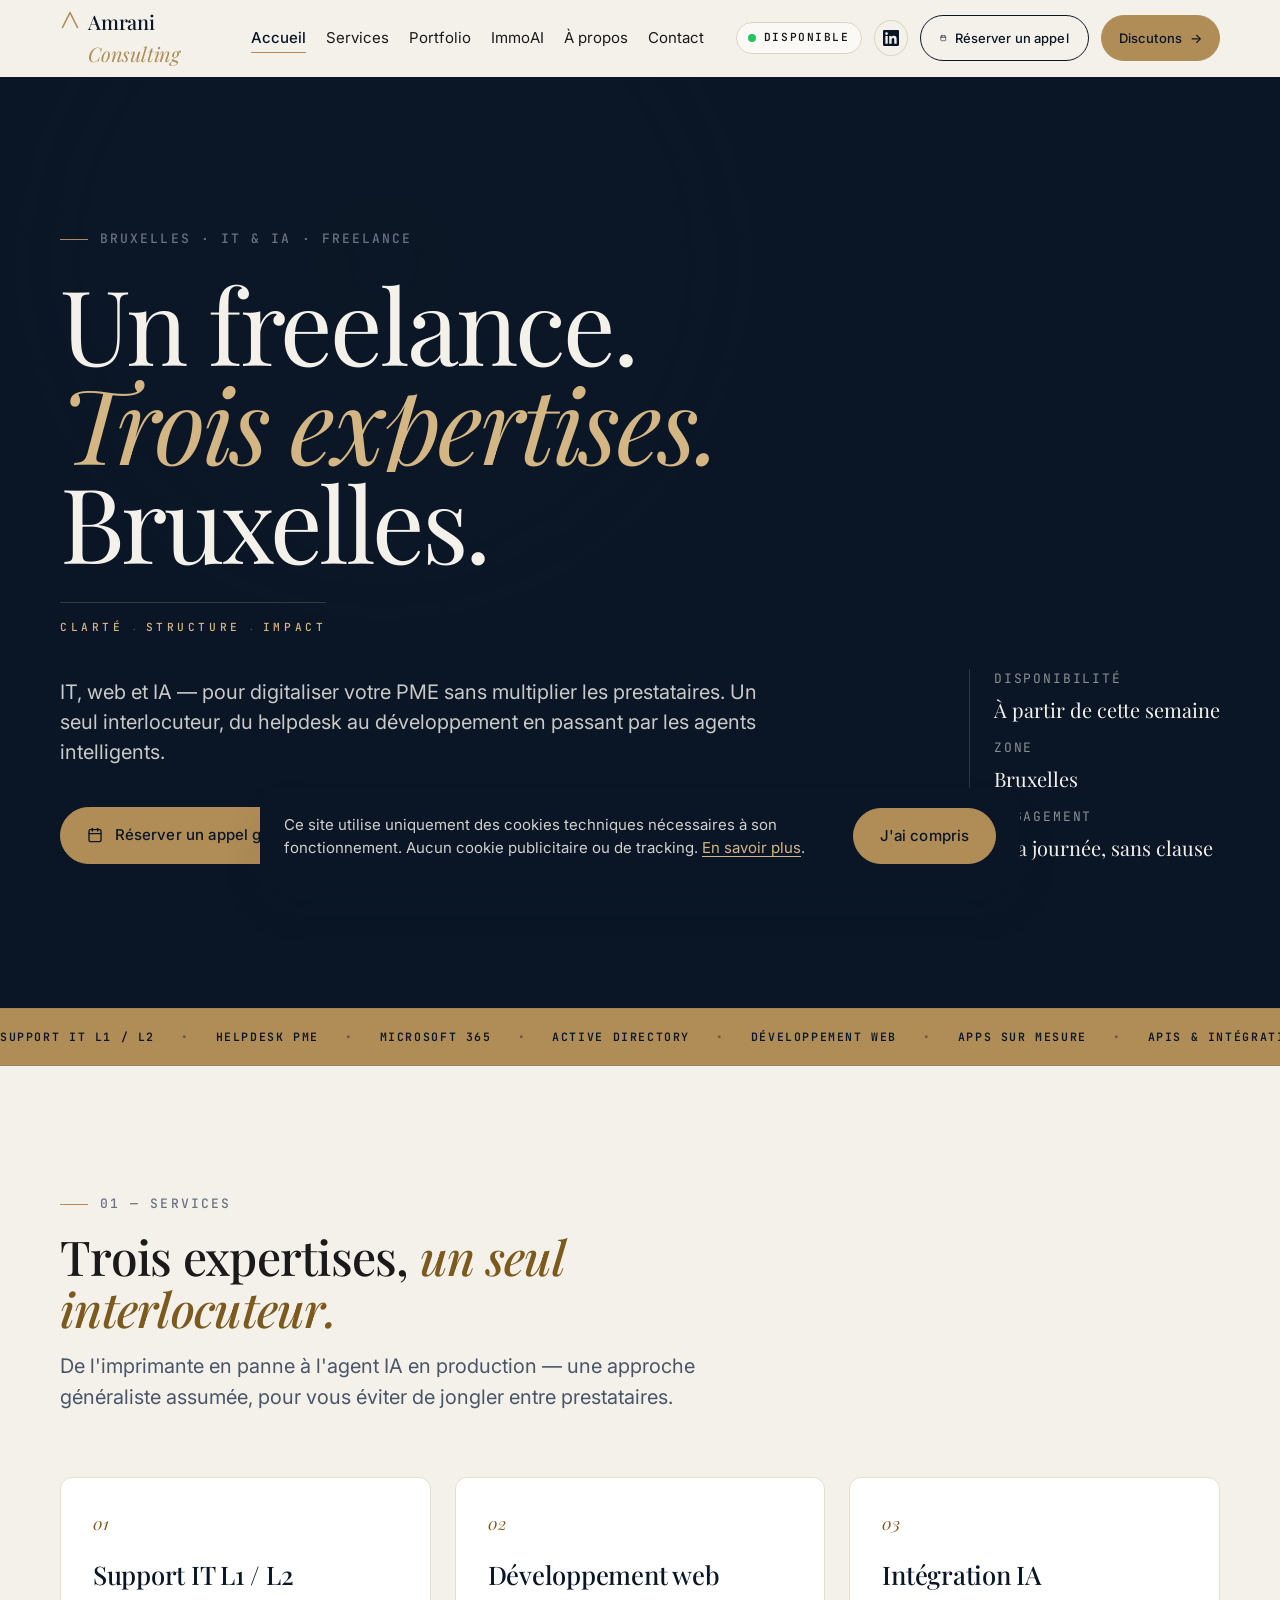
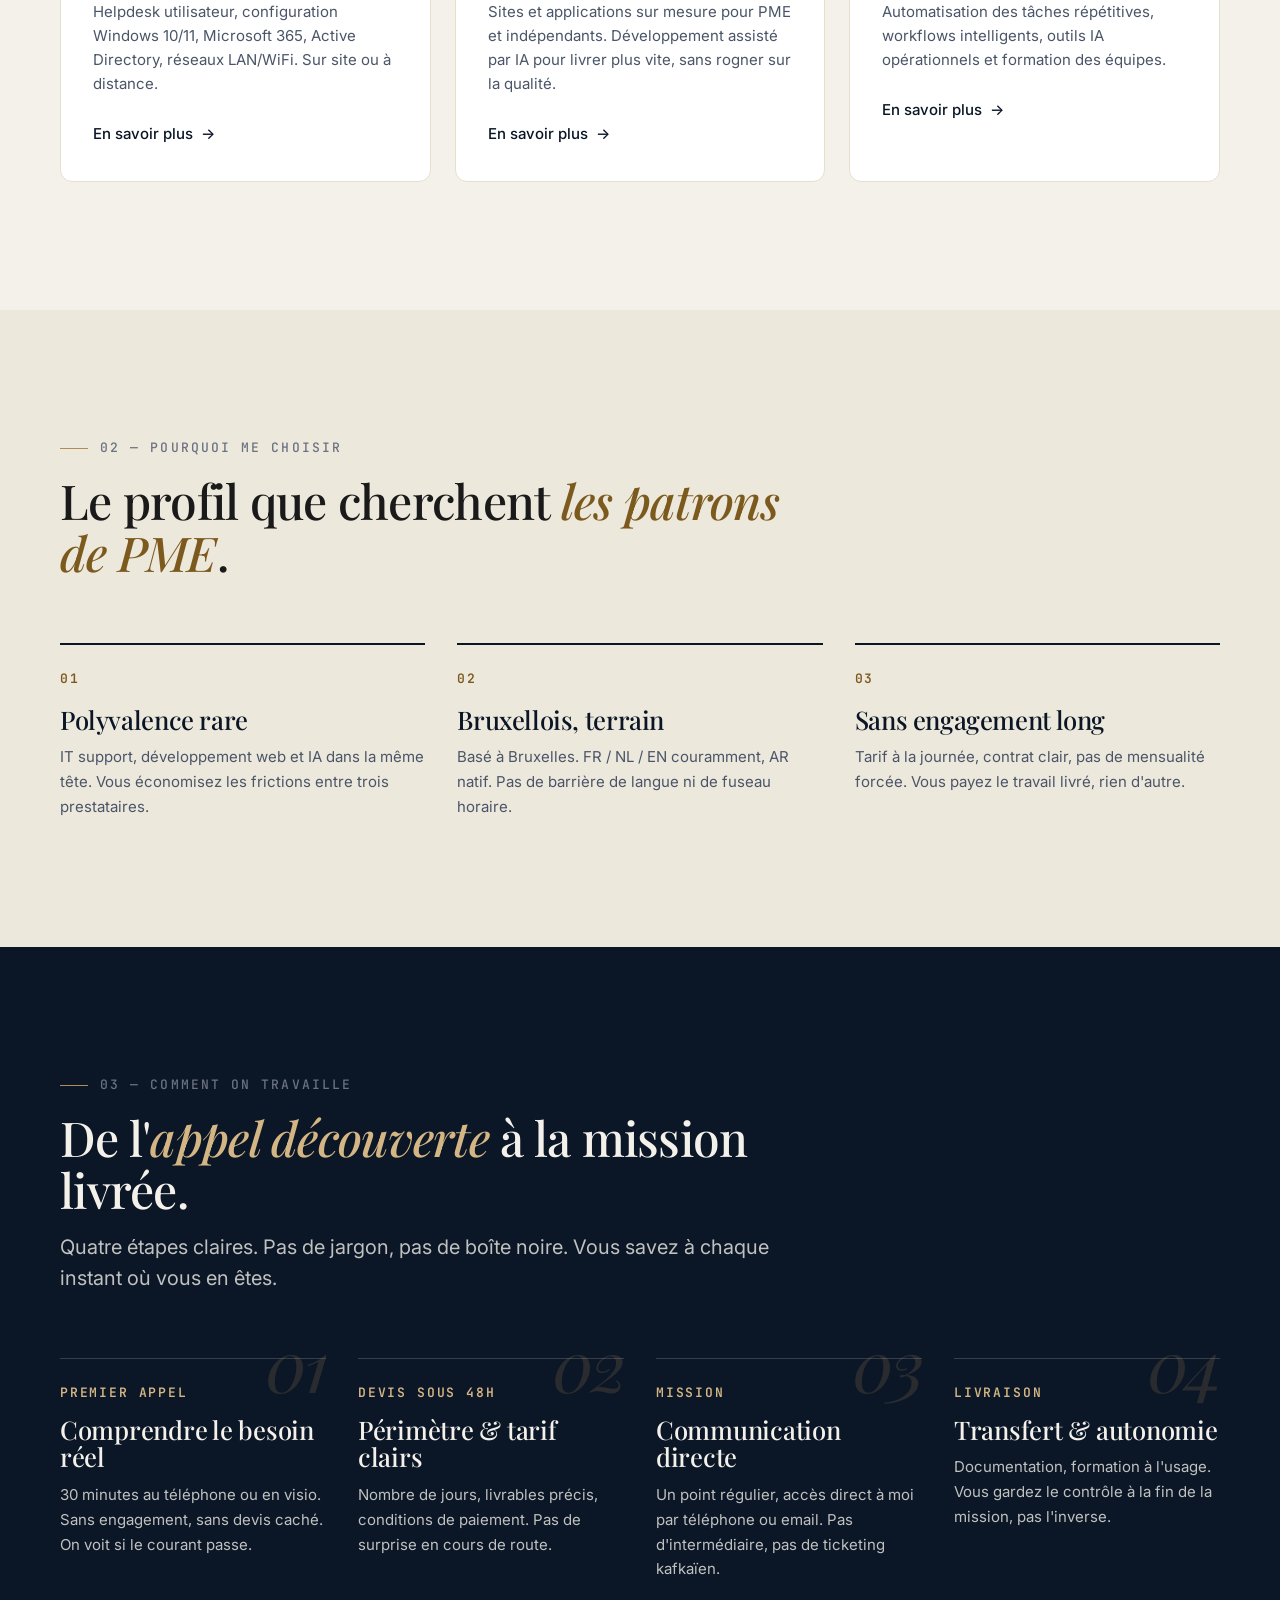
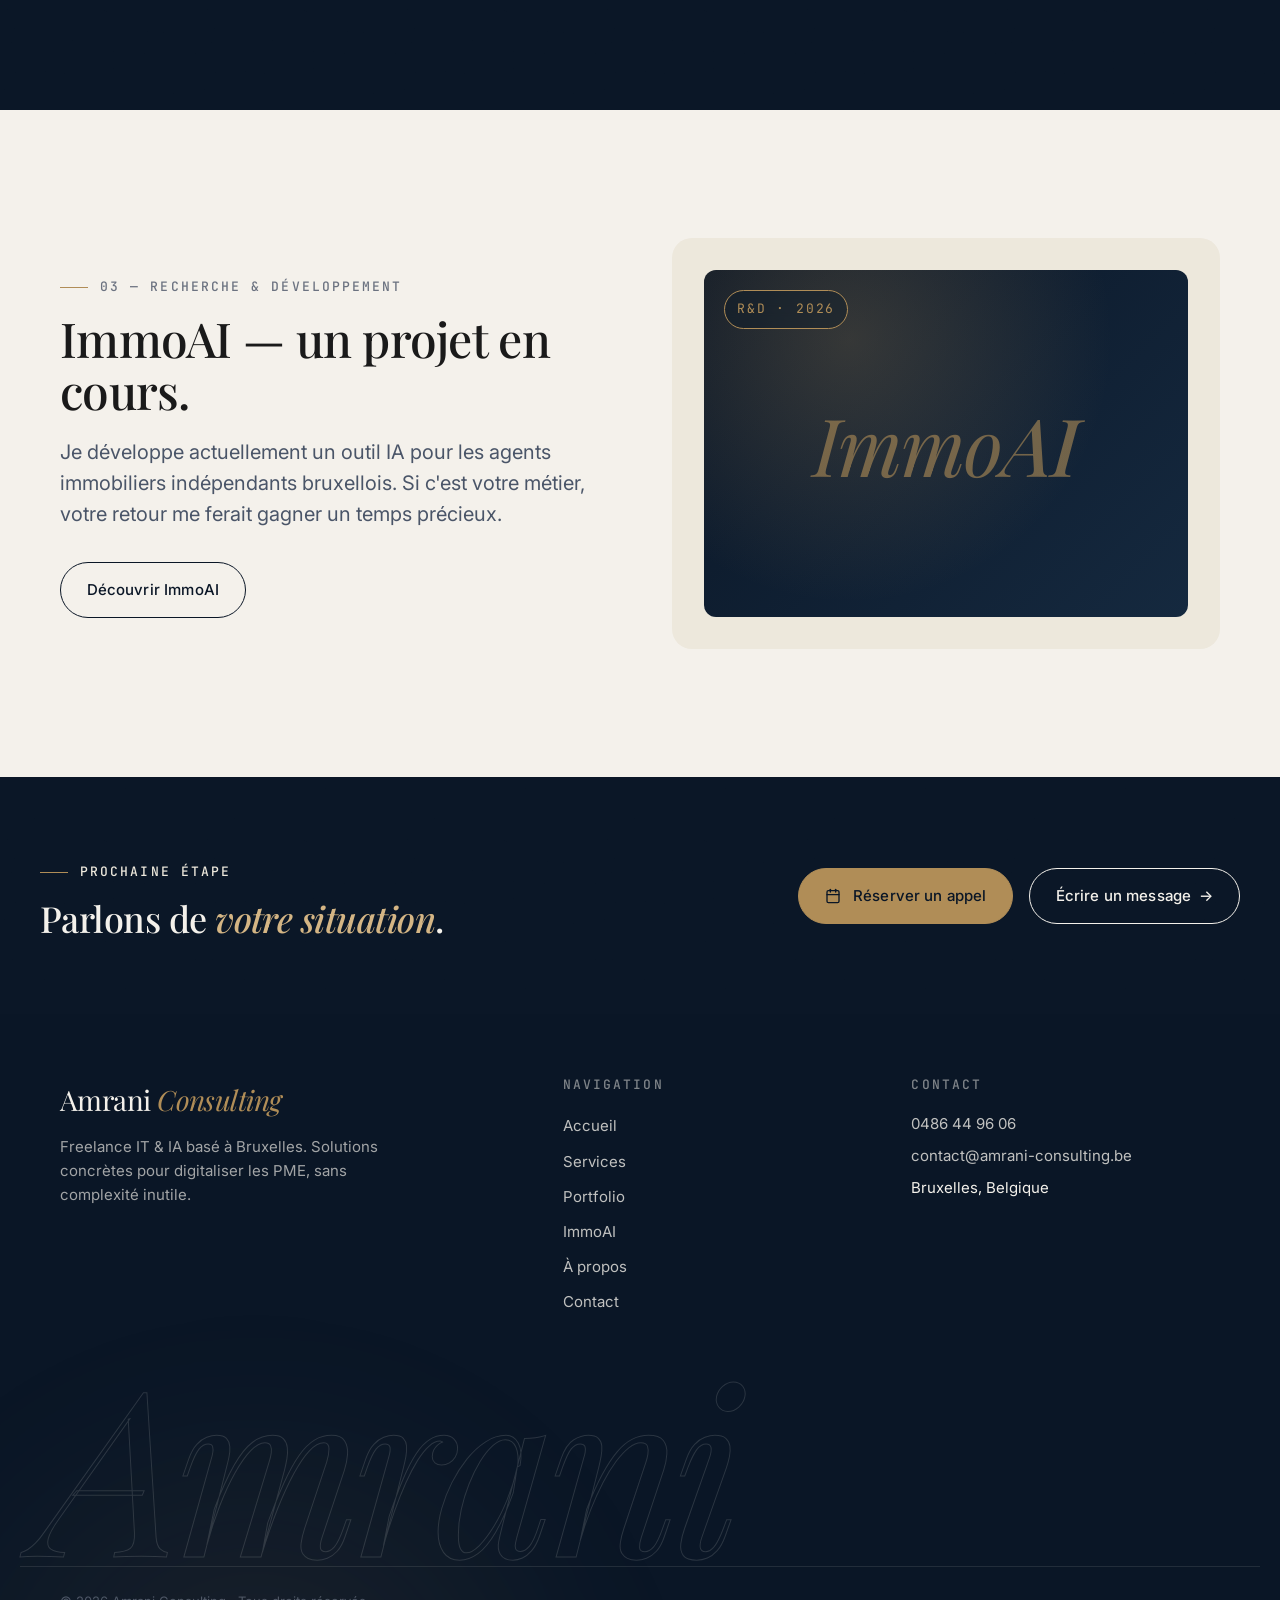
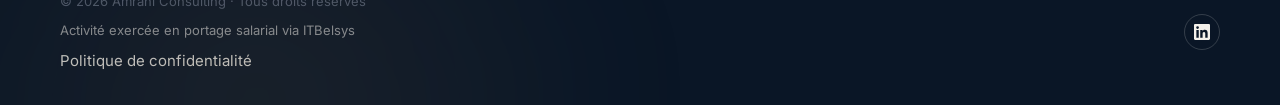
==== commit 0eb166a1: "feat: migrate to new brand identity (Amrani Consulting DA) Palette (brand-aligned): - Bleu nuit  #0A" ====
--- a/index.html
+++ b/index.html
@@ -29,13 +29,13 @@
   <!-- Fonts -->
   <link rel="preconnect" href="https://fonts.googleapis.com" />
   <link rel="preconnect" href="https://fonts.gstatic.com" crossorigin />
-  <link rel="stylesheet" href="https://fonts.googleapis.com/css2?family=Fraunces:ital,opsz,wght@0,9..144,300..600;1,9..144,300..500&family=Inter:wght@400;500;600&family=JetBrains+Mono:wght@400;500&display=swap" />
+  <link rel="stylesheet" href="https://fonts.googleapis.com/css2?family=Playfair+Display:ital,wght@0,400;0,500;0,600;0,700;1,400;1,500;1,600&family=Inter:wght@400;500;600&family=JetBrains+Mono:wght@400;500&display=swap" />
 
   <!-- Stylesheet -->
-  <link rel="stylesheet" href="css/style.css?v=20260511-4" />
+  <link rel="stylesheet" href="css/style.css?v=20260511-5" />
 
   <!-- Favicon (placeholder inline SVG) -->
-  <link rel="icon" type="image/svg+xml" href="data:image/svg+xml,<svg xmlns='http://www.w3.org/2000/svg' viewBox='0 0 64 64'><rect width='64' height='64' rx='12' fill='%230A1929'/><text x='50%25' y='58%25' font-family='Georgia,serif' font-size='34' fill='%23C8A04D' text-anchor='middle' font-style='italic'>A</text></svg>" />
+  <link rel="icon" type="image/svg+xml" href="data:image/svg+xml,<svg xmlns='http://www.w3.org/2000/svg' viewBox='0 0 64 64'><rect width='64' height='64' rx='12' fill='%23111111'/><path d='M14 50 L32 14 L50 50' stroke='%23B08D57' stroke-width='3.5' fill='none' stroke-linecap='round' stroke-linejoin='round'/></svg>" />
 
   <!-- JSON-LD: Person + LocalBusiness -->
   <script type="application/ld+json">
@@ -99,7 +99,9 @@
   <header class="site-header">
     <div class="container site-header__inner">
       <a href="/" class="logo" aria-label="Amrani Consulting — accueil">
-        <span class="logo__dot" aria-hidden="true"></span>
+        <svg class="logo__mono" viewBox="0 0 24 24" aria-hidden="true" fill="none" stroke="currentColor" stroke-width="2" stroke-linecap="round" stroke-linejoin="round">
+          <path d="M3 21 L12 3 L21 21" />
+        </svg>
         <span><strong>Amrani</strong> <em>Consulting</em></span>
       </a>
 
@@ -176,6 +178,13 @@
             <span><span><em>Trois expertises.</em></span></span>
             <span><span>Bruxelles.</span></span>
           </h1>
+          <p class="hero__tagline" aria-label="Manifeste de marque">
+            <span>Clarté</span>
+            <span class="sep">·</span>
+            <span>Structure</span>
+            <span class="sep">·</span>
+            <span>Impact</span>
+          </p>
           <p class="hero__lead">
             IT, web et IA — pour digitaliser votre PME sans multiplier les
             prestataires. Un seul interlocuteur, du helpdesk au développement
@@ -515,6 +524,6 @@
     </div>
   </div>
 
-  <script src="js/script.js?v=20260511-4" defer></script>
+  <script src="js/script.js?v=20260511-5" defer></script>
 </body>
 </html>
--- a/css/style.css
+++ b/css/style.css
@@ -5,27 +5,28 @@
 
 /* ---------- Tokens ---------- */
 :root {
-  /* Colors */
-  --color-navy: #0A1929;
-  --color-navy-2: #0F2438;
-  --color-navy-3: #1A3550;
-  --color-cream: #F8F5F0;
-  --color-cream-2: #F1ECE2;
+  /* Colors — Brand: Bleu nuit / Ivoire chaud / Or mat / Noir charbon */
+  --color-navy: #0A1626;            /* Bleu nuit (brand) */
+  --color-navy-2: #0F1F33;          /* surfaces empilées */
+  --color-navy-3: #15293F;          /* gradients clairs */
+  --color-charbon: #111111;         /* Noir charbon (brand, fonds très sombres) */
+  --color-cream: #F4F1EB;           /* Ivoire chaud (brand) */
+  --color-cream-2: #EDE8DC;         /* surfaces empilées */
   --color-white: #FFFFFF;
-  --color-gold: #C8A04D;            /* decorative only (lines, dots, CTA bg) */
-  --color-gold-text: #A87E2C;       /* WCAG AA Large on cream (3.39:1) */
-  --color-gold-soft: #E0C383;
-  --color-gold-dark: #9A7A35;
+  --color-gold: #B08D57;            /* Or mat (brand) — décoratif seulement */
+  --color-gold-text: #7C5A1E;       /* Texte sur ivoire — WCAG AA 5.17:1 */
+  --color-gold-soft: #D4B584;       /* Texte sur fond sombre */
+  --color-gold-dark: #6B4D1A;       /* Hover states */
   --color-text: #1A1A1A;
   --color-text-soft: #4A5568;
   --color-text-muted: #6B7280;
-  --color-border: #E5DFD3;
-  --color-border-soft: #EFE9DD;
+  --color-border: #DCD5C2;          /* Bord harmonisé ivoire */
+  --color-border-soft: #E5DFCD;
   --color-success: #2F855A;
   --color-error: #C53030;
 
   /* Typography */
-  --font-display: "Fraunces", "Times New Roman", serif;
+  --font-display: "Playfair Display", "Cormorant Garamond", "Times New Roman", serif;
   --font-sans: "Inter", -apple-system, BlinkMacSystemFont, "Segoe UI", sans-serif;
   --font-mono: "JetBrains Mono", ui-monospace, "SF Mono", Consolas, monospace;
 
@@ -68,7 +69,7 @@
   --shadow-sm: 0 1px 2px rgba(10, 25, 41, 0.05);
   --shadow: 0 4px 16px rgba(10, 25, 41, 0.08);
   --shadow-lg: 0 24px 48px -12px rgba(10, 25, 41, 0.18);
-  --shadow-gold: 0 8px 24px rgba(200, 160, 77, 0.25);
+  --shadow-gold: 0 8px 24px rgba(176, 141, 87, 0.25);
 
   /* Motion */
   --ease: cubic-bezier(0.22, 1, 0.36, 1);
@@ -109,10 +110,9 @@
 /* ---------- Typography ---------- */
 h1, h2, h3, h4 {
   font-family: var(--font-display);
-  font-weight: 400;
-  line-height: 1.05;
-  letter-spacing: -0.02em;
-  font-variation-settings: "opsz" 144, "SOFT" 30;
+  font-weight: 500;
+  line-height: 1.08;
+  letter-spacing: -0.015em;
 }
 h1 { font-size: var(--fs-4xl); }
 h2 { font-size: var(--fs-3xl); }
@@ -130,8 +130,7 @@
 em, .accent-italic {
   font-family: var(--font-display);
   font-style: italic;
-  font-weight: 300;
-  font-variation-settings: "opsz" 144, "SOFT" 100;
+  font-weight: 500;
   color: var(--color-gold-text);
 }
 /* Keep brighter gold for italics on dark backgrounds (already passes AA) */
@@ -168,7 +167,7 @@
 .section-num {
   font-family: var(--font-display);
   font-style: italic;
-  font-weight: 300;
+  font-weight: 400;
   font-size: var(--fs-base);
   color: var(--color-gold-text);
   letter-spacing: 0.05em;
@@ -201,12 +200,12 @@
 .bg-cream-2 { background: var(--color-cream-2); }
 .bg-navy { background: var(--color-navy); color: var(--color-cream); }
 .bg-navy h1, .bg-navy h2, .bg-navy h3, .bg-navy h4 { color: var(--color-cream); }
-.bg-navy p { color: rgba(248, 245, 240, 0.78); }
+.bg-navy p { color: rgba(244, 241, 235, 0.78); }
 
 /* On-dark variant for nested elements */
 .on-dark { color: var(--color-cream); }
-.on-dark p { color: rgba(248, 245, 240, 0.78); }
-.on-dark .lead { color: rgba(248, 245, 240, 0.85); }
+.on-dark p { color: rgba(244, 241, 235, 0.78); }
+.on-dark .lead { color: rgba(244, 241, 235, 0.85); }
 
 /* Subtle grain overlay (SVG) for navy sections */
 .has-grain { position: relative; isolation: isolate; }
@@ -294,12 +293,12 @@
   z-index: 100;
   backdrop-filter: blur(16px);
   -webkit-backdrop-filter: blur(16px);
-  background: rgba(248, 245, 240, 0.78);
+  background: rgba(244, 241, 235, 0.78);
   border-bottom: 1px solid transparent;
   transition: all var(--duration) var(--ease);
 }
 .site-header.is-scrolled {
-  background: rgba(248, 245, 240, 0.92);
+  background: rgba(244, 241, 235, 0.92);
   border-bottom-color: var(--color-border-soft);
 }
 .site-header__inner {
@@ -325,13 +324,20 @@
 .logo em {
   font-style: italic;
   color: var(--color-gold);
-  font-weight: 300;
+  font-weight: 400;
 }
 .logo__dot {
   width: 6px; height: 6px;
   background: var(--color-gold);
   border-radius: 50%;
   display: inline-block;
+}
+/* Brand monogram Λ (chevron) — used alongside or instead of the dot */
+.logo__mono {
+  width: 20px;
+  height: 20px;
+  color: var(--color-gold);
+  flex-shrink: 0;
 }
 
 /* Primary nav */
@@ -457,7 +463,7 @@
   align-items: center;
   gap: var(--space-4);
   font-size: var(--fs-sm);
-  color: rgba(248, 245, 240, 0.7);
+  color: rgba(244, 241, 235, 0.7);
 }
 .mobile-nav__contact a { color: var(--color-gold-soft); }
 .mobile-nav__cta {
@@ -519,7 +525,7 @@
   width: 30px;
   height: 30px;
   margin: -15px 0 0 -15px;
-  border: 1px solid rgba(200, 160, 77, 0.45);
+  border: 1px solid rgba(176, 141, 87, 0.45);
 }
 .cursor.is-hover .cursor__dot {
   width: 10px;
@@ -530,7 +536,7 @@
   width: 48px;
   height: 48px;
   margin: -24px 0 0 -24px;
-  border-color: rgba(200, 160, 77, 0.8);
+  border-color: rgba(176, 141, 87, 0.8);
 }
 .cursor.is-hidden .cursor__dot,
 .cursor.is-hidden .cursor__ring { opacity: 0; }
@@ -623,7 +629,7 @@
 .process-item {
   position: relative;
   padding-top: var(--space-6);
-  border-top: 1px solid rgba(248, 245, 240, 0.18);
+  border-top: 1px solid rgba(244, 241, 235, 0.18);
 }
 .process-item__num {
   position: absolute;
@@ -631,10 +637,10 @@
   right: 0;
   font-family: var(--font-display);
   font-style: italic;
-  font-weight: 300;
+  font-weight: 400;
   font-size: 4.5rem;
   line-height: 1;
-  color: rgba(200, 160, 77, 0.18);
+  color: rgba(176, 141, 87, 0.18);
   letter-spacing: -0.04em;
   pointer-events: none;
   user-select: none;
@@ -661,7 +667,7 @@
 .process-item__text {
   font-size: var(--fs-sm);
   line-height: 1.65;
-  color: rgba(248, 245, 240, 0.7);
+  color: rgba(244, 241, 235, 0.7);
   position: relative;
   z-index: 1;
 }
@@ -670,12 +676,12 @@
 .footer-stroke {
   font-family: var(--font-display);
   font-style: italic;
-  font-weight: 300;
+  font-weight: 400;
   font-size: clamp(5rem, 18vw, 16rem);
   line-height: 0.85;
   letter-spacing: -0.04em;
   color: transparent;
-  -webkit-text-stroke: 1px rgba(248, 245, 240, 0.14);
+  -webkit-text-stroke: 1px rgba(244, 241, 235, 0.14);
   padding-inline: clamp(1.25rem, 4vw, 2.5rem);
   margin-top: var(--space-12);
   margin-bottom: -0.18em;
@@ -687,7 +693,7 @@
   transition: -webkit-text-stroke-color var(--duration-slow) var(--ease);
 }
 .site-footer:hover .footer-stroke {
-  -webkit-text-stroke-color: rgba(200, 160, 77, 0.28);
+  -webkit-text-stroke-color: rgba(176, 141, 87, 0.28);
 }
 
 /* ---------- Profile stats grid (about page) ---------- */
@@ -731,6 +737,33 @@
   margin-top: 2px;
 }
 
+/* ---------- Hero brand tagline (Clarté · Structure · Impact) ---------- */
+.hero__tagline {
+  display: inline-flex;
+  align-items: center;
+  gap: 0.85em;
+  font-family: var(--font-mono);
+  font-size: 0.7rem;
+  text-transform: uppercase;
+  letter-spacing: 0.32em;
+  color: var(--color-gold-soft);
+  font-weight: 500;
+  margin: 0 0 var(--space-10);
+  padding: var(--space-4) 0 0;
+  border-top: 1px solid rgba(212, 181, 132, 0.22);
+  max-width: 28rem;
+}
+.hero__tagline > span:not(.sep) {
+  white-space: nowrap;
+}
+.hero__tagline .sep {
+  opacity: 0.45;
+  font-size: 0.9em;
+  font-family: var(--font-display);
+  font-style: italic;
+  letter-spacing: 0;
+}
+
 /* ---------- Hero stacked typography ---------- */
 .hero__title-stacked {
   font-family: var(--font-display);
@@ -754,7 +787,7 @@
 .hero__title-stacked > span:nth-child(1) > span { animation-delay: 0.1s; }
 .hero__title-stacked > span:nth-child(2) > span { animation-delay: 0.25s; }
 .hero__title-stacked > span:nth-child(3) > span { animation-delay: 0.4s; }
-.hero__title-stacked em { color: var(--color-gold-soft); font-weight: 300; }
+.hero__title-stacked em { color: var(--color-gold-soft); font-weight: 400; }
 @keyframes heroLineUp {
   to { transform: translateY(0); opacity: 1; }
 }
@@ -805,7 +838,7 @@
 .cookie-banner__text {
   font-size: var(--fs-sm);
   line-height: 1.55;
-  color: rgba(248, 245, 240, 0.85);
+  color: rgba(244, 241, 235, 0.85);
   margin: 0;
   flex: 1;
 }
@@ -822,17 +855,17 @@
   font-size: var(--fs-xs);
   opacity: 0.6;
   margin-top: 0.5rem;
-  color: rgba(248, 245, 240, 0.85);
+  color: rgba(244, 241, 235, 0.85);
 }
 .site-footer__legal-links {
   display: flex;
   flex-wrap: wrap;
   gap: var(--space-4);
   font-size: var(--fs-xs);
-  color: rgba(248, 245, 240, 0.5);
+  color: rgba(244, 241, 235, 0.5);
 }
 .site-footer__legal-links a {
-  color: rgba(248, 245, 240, 0.7);
+  color: rgba(244, 241, 235, 0.7);
   transition: color var(--duration-fast) var(--ease);
 }
 .site-footer__legal-links a:hover { color: var(--color-gold-soft); }
@@ -897,7 +930,7 @@
   right: -10%;
   width: 60%;
   height: 80%;
-  background: radial-gradient(closest-side, rgba(200, 160, 77, 0.18), transparent);
+  background: radial-gradient(closest-side, rgba(176, 141, 87, 0.18), transparent);
   filter: blur(60px);
   z-index: -1;
   pointer-events: none;
@@ -922,7 +955,7 @@
 .hero__lead {
   font-size: var(--fs-lg);
   line-height: 1.5;
-  color: rgba(248, 245, 240, 0.82);
+  color: rgba(244, 241, 235, 0.82);
   max-width: 56ch;
   margin-bottom: var(--space-10);
 }
@@ -932,7 +965,7 @@
   flex-direction: column;
   gap: var(--space-3);
   align-self: end;
-  border-left: 1px solid rgba(248, 245, 240, 0.15);
+  border-left: 1px solid rgba(244, 241, 235, 0.15);
   padding-left: var(--space-6);
 }
 .hero__meta dt {
@@ -940,7 +973,7 @@
   font-size: var(--fs-xs);
   text-transform: uppercase;
   letter-spacing: 0.14em;
-  color: rgba(248, 245, 240, 0.55);
+  color: rgba(244, 241, 235, 0.55);
   margin-bottom: var(--space-1);
 }
 .hero__meta dd {
@@ -1015,7 +1048,7 @@
 .card__num {
   font-family: var(--font-display);
   font-style: italic;
-  font-weight: 300;
+  font-weight: 400;
   font-size: var(--fs-base);
   color: var(--color-gold-text);
   margin-bottom: var(--space-6);
@@ -1066,7 +1099,7 @@
   font-family: var(--font-display);
   font-style: italic;
   font-size: 2.25rem;
-  font-weight: 300;
+  font-weight: 400;
   color: var(--color-gold-text);
   margin-bottom: var(--space-3);
   display: block;
@@ -1224,7 +1257,7 @@
   content: "";
   position: absolute;
   inset: 0;
-  background: radial-gradient(circle at 30% 20%, rgba(200, 160, 77, 0.25), transparent 60%);
+  background: radial-gradient(circle at 30% 20%, rgba(176, 141, 87, 0.25), transparent 60%);
 }
 .project__badge {
   position: absolute;
@@ -1244,9 +1277,9 @@
 .project__placeholder {
   font-family: var(--font-display);
   font-size: 5rem;
-  font-weight: 300;
+  font-weight: 400;
   font-style: italic;
-  color: rgba(200, 160, 77, 0.6);
+  color: rgba(176, 141, 87, 0.6);
   letter-spacing: -0.02em;
 }
 .project__category {
@@ -1343,7 +1376,7 @@
   font-family: var(--font-display);
   font-style: italic;
   color: var(--color-gold-text);
-  font-weight: 300;
+  font-weight: 400;
   margin-right: var(--space-1);
 }
 .form-field input,
@@ -1363,7 +1396,7 @@
 .form-field select:focus {
   outline: none;
   border-color: var(--color-gold);
-  box-shadow: 0 0 0 4px rgba(200, 160, 77, 0.15);
+  box-shadow: 0 0 0 4px rgba(176, 141, 87, 0.15);
 }
 .form-field textarea { resize: vertical; min-height: 130px; line-height: 1.5; }
 .form-field .hint { font-size: var(--fs-xs); color: var(--color-text-muted); }
@@ -1422,7 +1455,7 @@
   right: -30%;
   width: 80%;
   height: 80%;
-  background: radial-gradient(closest-side, rgba(200, 160, 77, 0.18), transparent);
+  background: radial-gradient(closest-side, rgba(176, 141, 87, 0.18), transparent);
   filter: blur(40px);
 }
 .contact-info > * { position: relative; }
@@ -1433,7 +1466,7 @@
   font-size: var(--fs-xs);
   text-transform: uppercase;
   letter-spacing: 0.14em;
-  color: rgba(248, 245, 240, 0.55);
+  color: rgba(244, 241, 235, 0.55);
   margin-bottom: var(--space-1);
 }
 .contact-info dd {
@@ -1446,9 +1479,9 @@
 .contact-info__note {
   margin-top: auto;
   padding-top: var(--space-6);
-  border-top: 1px solid rgba(248, 245, 240, 0.15);
+  border-top: 1px solid rgba(244, 241, 235, 0.15);
   font-size: var(--fs-sm);
-  color: rgba(248, 245, 240, 0.7);
+  color: rgba(244, 241, 235, 0.7);
   display: flex;
   align-items: center;
   gap: var(--space-3);
@@ -1492,12 +1525,12 @@
   content: "";
   position: absolute;
   inset: 0;
-  background: radial-gradient(circle at 70% 80%, rgba(200, 160, 77, 0.25), transparent 60%);
+  background: radial-gradient(circle at 70% 80%, rgba(176, 141, 87, 0.25), transparent 60%);
 }
 .profile-photo__initials {
   font-family: var(--font-display);
   font-size: 6rem;
-  font-weight: 300;
+  font-weight: 400;
   font-style: italic;
   color: var(--color-gold-soft);
   letter-spacing: -0.04em;
@@ -1556,7 +1589,7 @@
 .timeline-item__year {
   font-family: var(--font-display);
   font-style: italic;
-  font-weight: 300;
+  font-weight: 400;
   font-size: var(--fs-lg);
   color: var(--color-gold-text);
 }
@@ -1805,7 +1838,7 @@
   left: -10%;
   width: 60%;
   height: 100%;
-  background: radial-gradient(closest-side, rgba(200, 160, 77, 0.1), transparent);
+  background: radial-gradient(closest-side, rgba(176, 141, 87, 0.1), transparent);
   filter: blur(60px);
 }
 .site-footer__inner {
@@ -1822,7 +1855,7 @@
   font-size: var(--fs-xs);
   text-transform: uppercase;
   letter-spacing: 0.16em;
-  color: rgba(248, 245, 240, 0.5);
+  color: rgba(244, 241, 235, 0.5);
   margin-bottom: var(--space-5);
   font-weight: 500;
 }
@@ -1833,17 +1866,17 @@
   margin-bottom: var(--space-3);
   color: var(--color-cream);
 }
-.site-footer__brand em { color: var(--color-gold); font-weight: 300; }
+.site-footer__brand em { color: var(--color-gold); font-weight: 400; }
 .site-footer__tagline {
   font-size: var(--fs-sm);
-  color: rgba(248, 245, 240, 0.65);
+  color: rgba(244, 241, 235, 0.65);
   max-width: 36ch;
   line-height: 1.6;
 }
 .site-footer ul { display: grid; gap: var(--space-2); }
 .site-footer li a {
   font-size: var(--fs-sm);
-  color: rgba(248, 245, 240, 0.78);
+  color: rgba(244, 241, 235, 0.78);
   transition: color var(--duration-fast) var(--ease);
 }
 .site-footer li a:hover { color: var(--color-gold-soft); }
@@ -1852,13 +1885,13 @@
 .site-footer__bottom {
   margin-top: var(--space-12);
   padding-top: var(--space-6);
-  border-top: 1px solid rgba(248, 245, 240, 0.1);
+  border-top: 1px solid rgba(244, 241, 235, 0.1);
   display: flex;
   flex-direction: column;
   gap: var(--space-4);
   align-items: start;
   font-size: var(--fs-xs);
-  color: rgba(248, 245, 240, 0.5);
+  color: rgba(244, 241, 235, 0.5);
 }
 @media (min-width: 768px) {
   .site-footer__bottom { flex-direction: row; align-items: center; justify-content: space-between; }
@@ -1870,7 +1903,7 @@
   align-items: center;
   justify-content: center;
   border-radius: 50%;
-  border: 1px solid rgba(248, 245, 240, 0.18);
+  border: 1px solid rgba(244, 241, 235, 0.18);
   color: var(--color-cream);
   transition: all var(--duration) var(--ease);
 }
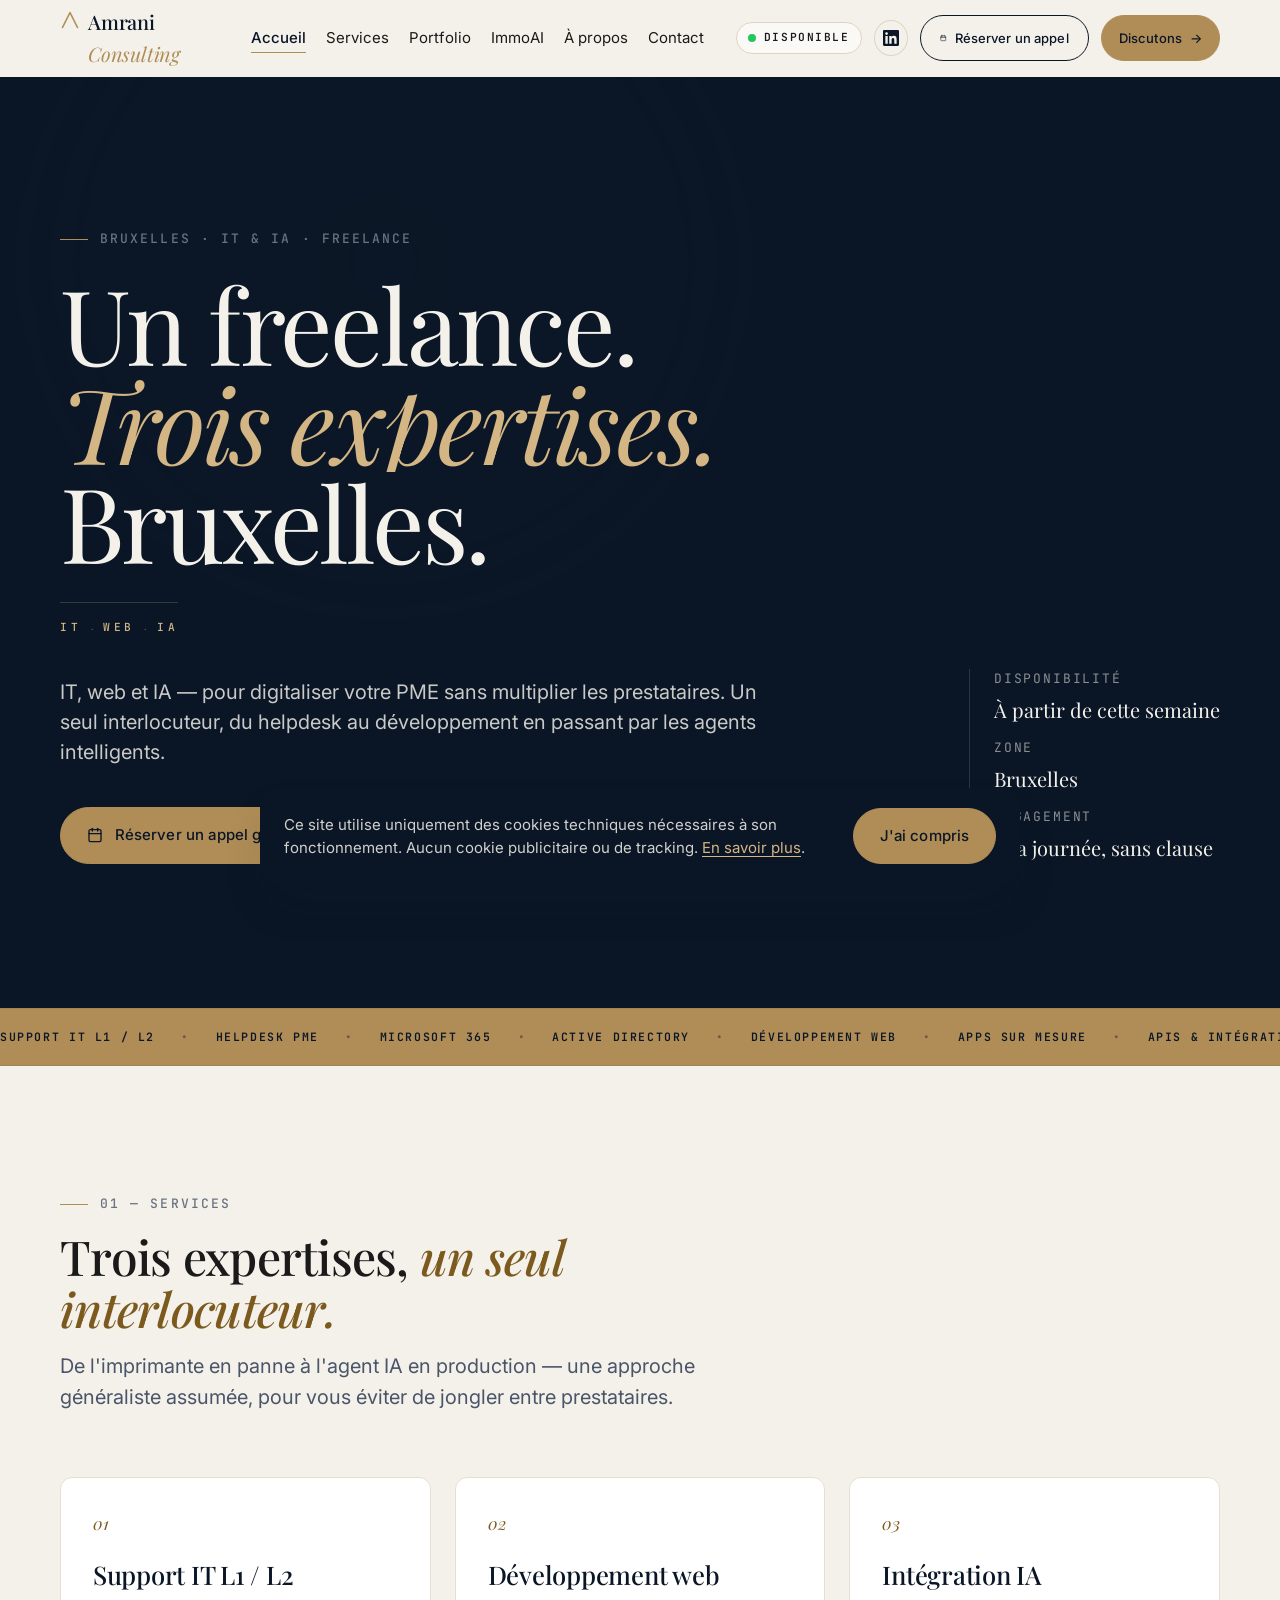
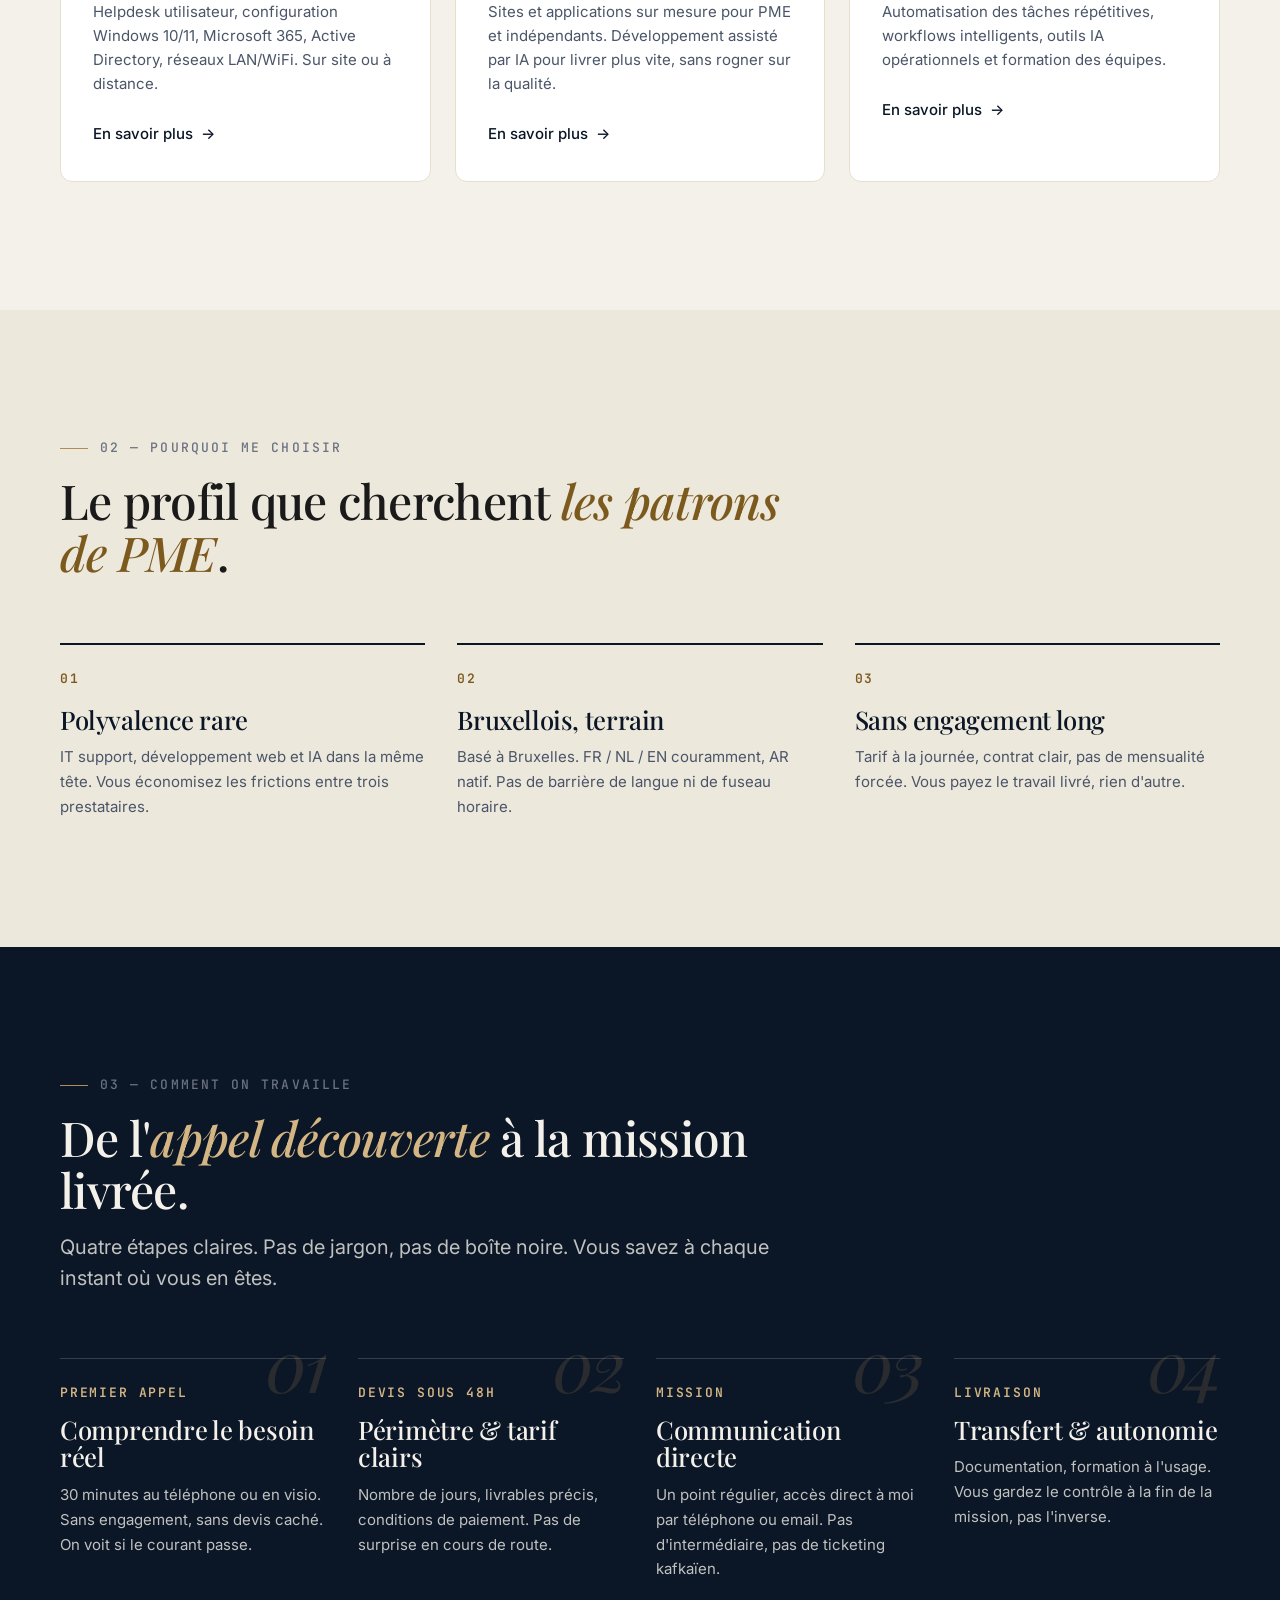
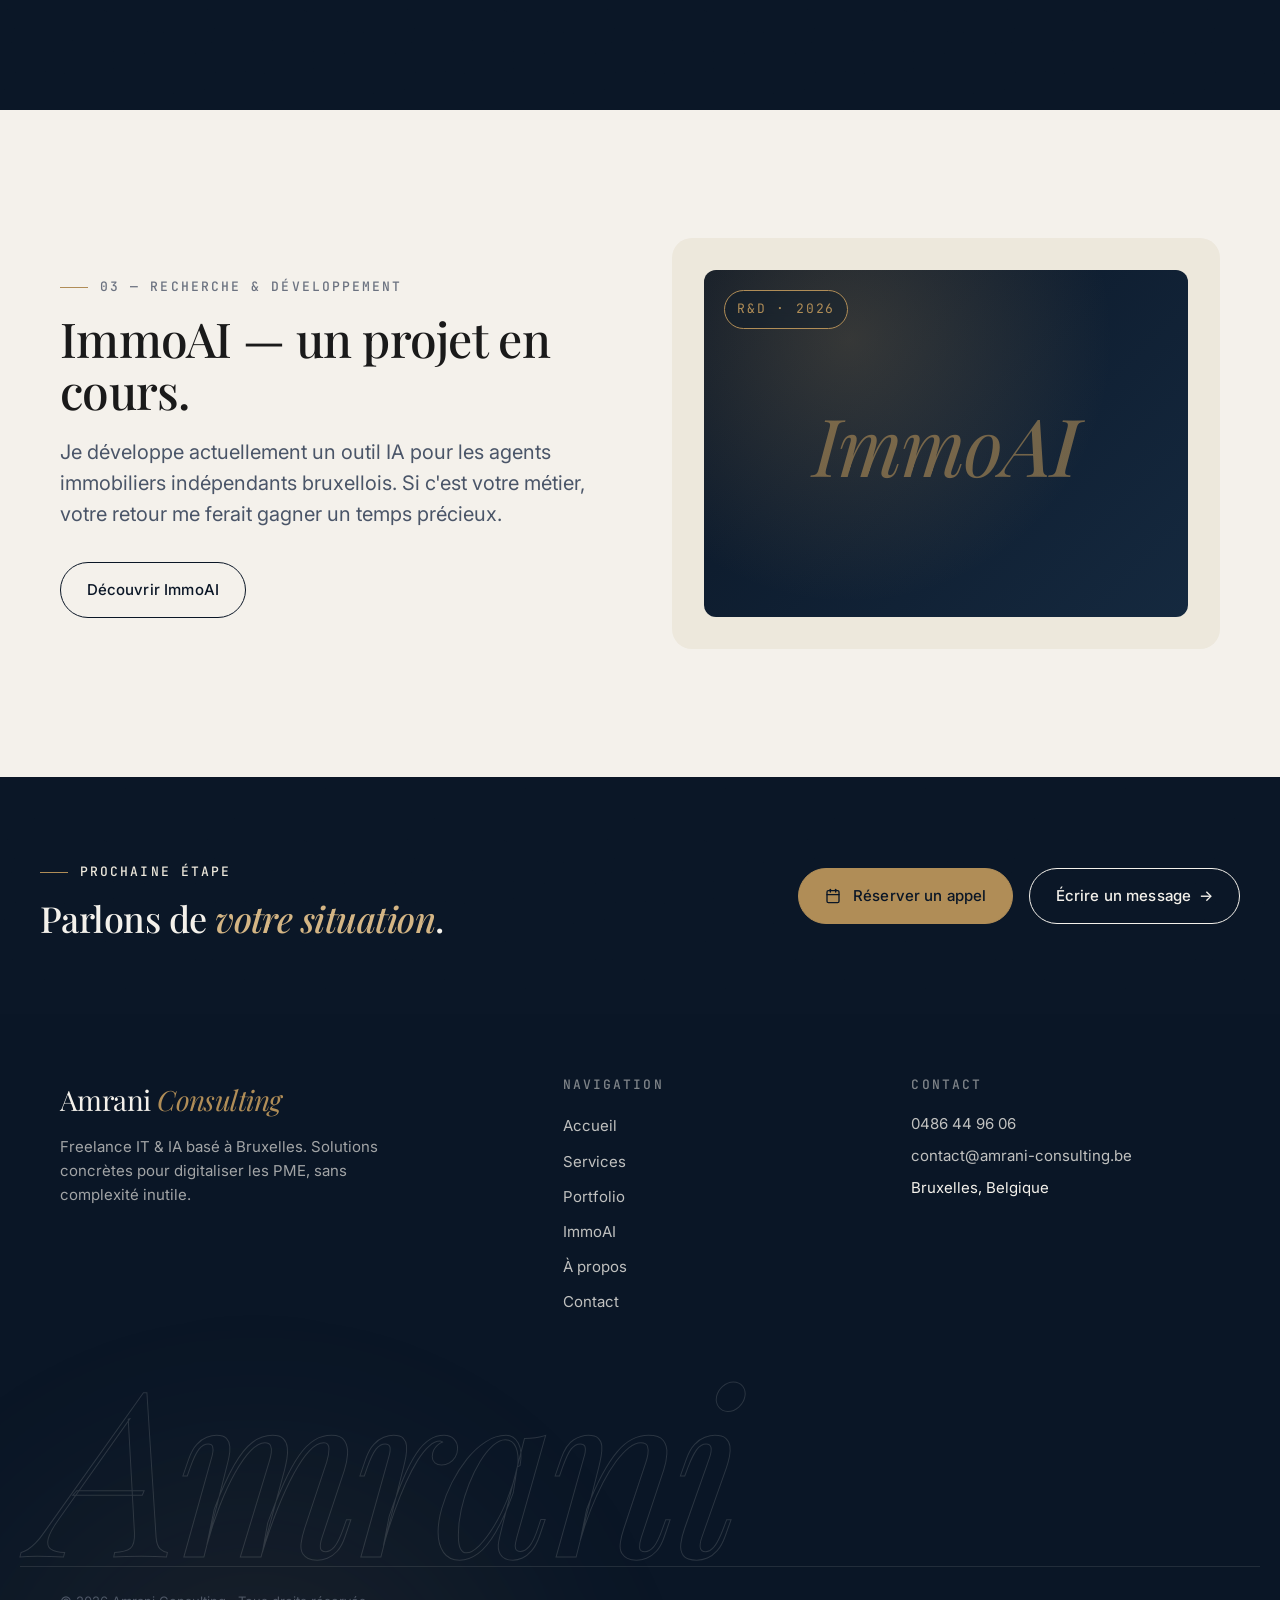
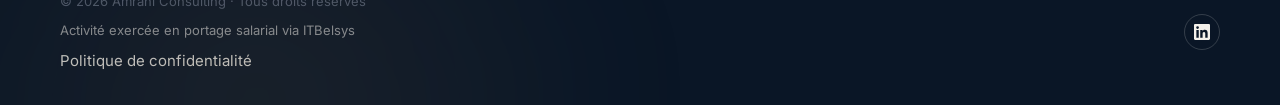
==== commit 44d242c5: "tweak(hero): replace brand tagline with simple 3-axes line CLARTÉ · STRUCTURE · IMPACT → IT · Web · " ====
--- a/index.html
+++ b/index.html
@@ -32,7 +32,7 @@
   <link rel="stylesheet" href="https://fonts.googleapis.com/css2?family=Playfair+Display:ital,wght@0,400;0,500;0,600;0,700;1,400;1,500;1,600&family=Inter:wght@400;500;600&family=JetBrains+Mono:wght@400;500&display=swap" />
 
   <!-- Stylesheet -->
-  <link rel="stylesheet" href="css/style.css?v=20260511-5" />
+  <link rel="stylesheet" href="css/style.css?v=20260511-6" />
 
   <!-- Favicon (placeholder inline SVG) -->
   <link rel="icon" type="image/svg+xml" href="data:image/svg+xml,<svg xmlns='http://www.w3.org/2000/svg' viewBox='0 0 64 64'><rect width='64' height='64' rx='12' fill='%23111111'/><path d='M14 50 L32 14 L50 50' stroke='%23B08D57' stroke-width='3.5' fill='none' stroke-linecap='round' stroke-linejoin='round'/></svg>" />
@@ -178,12 +178,12 @@
             <span><span><em>Trois expertises.</em></span></span>
             <span><span>Bruxelles.</span></span>
           </h1>
-          <p class="hero__tagline" aria-label="Manifeste de marque">
-            <span>Clarté</span>
+          <p class="hero__tagline" aria-label="Domaines d'expertise">
+            <span>IT</span>
             <span class="sep">·</span>
-            <span>Structure</span>
+            <span>Web</span>
             <span class="sep">·</span>
-            <span>Impact</span>
+            <span>IA</span>
           </p>
           <p class="hero__lead">
             IT, web et IA — pour digitaliser votre PME sans multiplier les
@@ -524,6 +524,6 @@
     </div>
   </div>
 
-  <script src="js/script.js?v=20260511-5" defer></script>
+  <script src="js/script.js?v=20260511-6" defer></script>
 </body>
 </html>
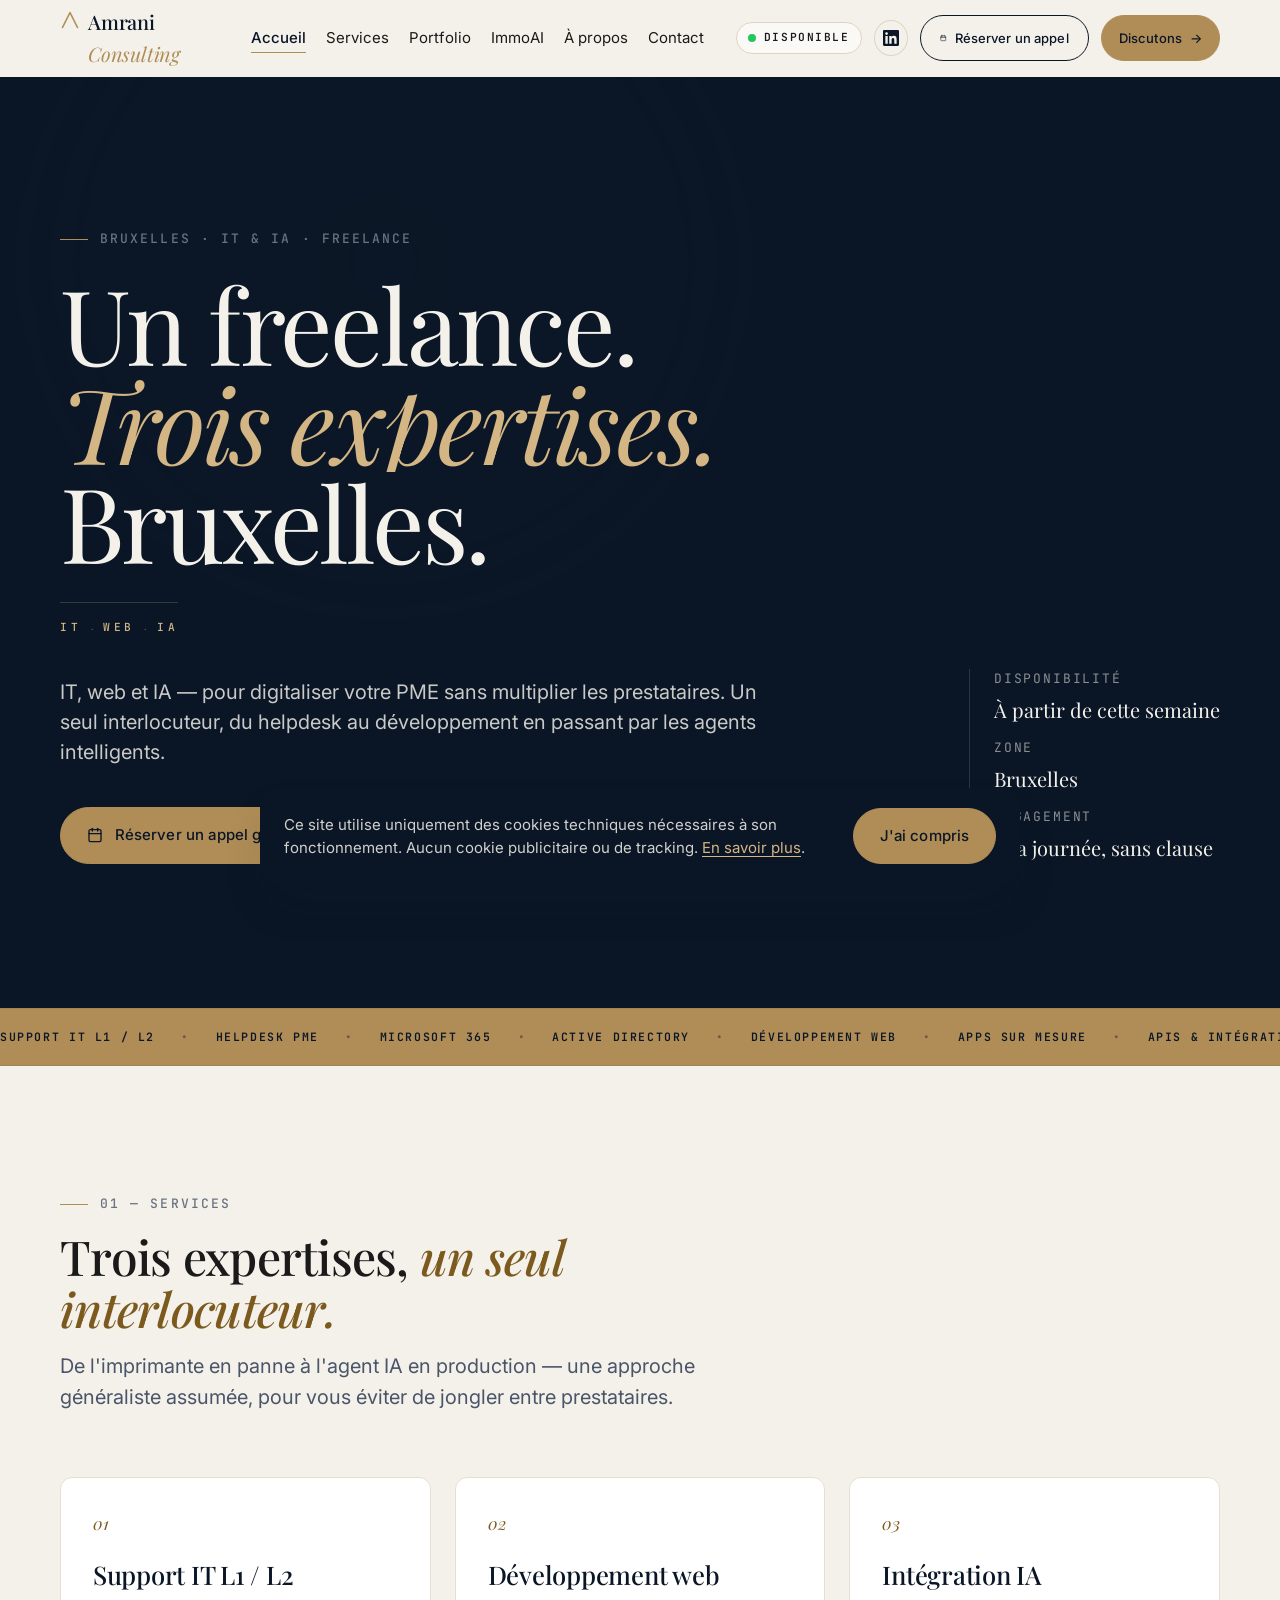
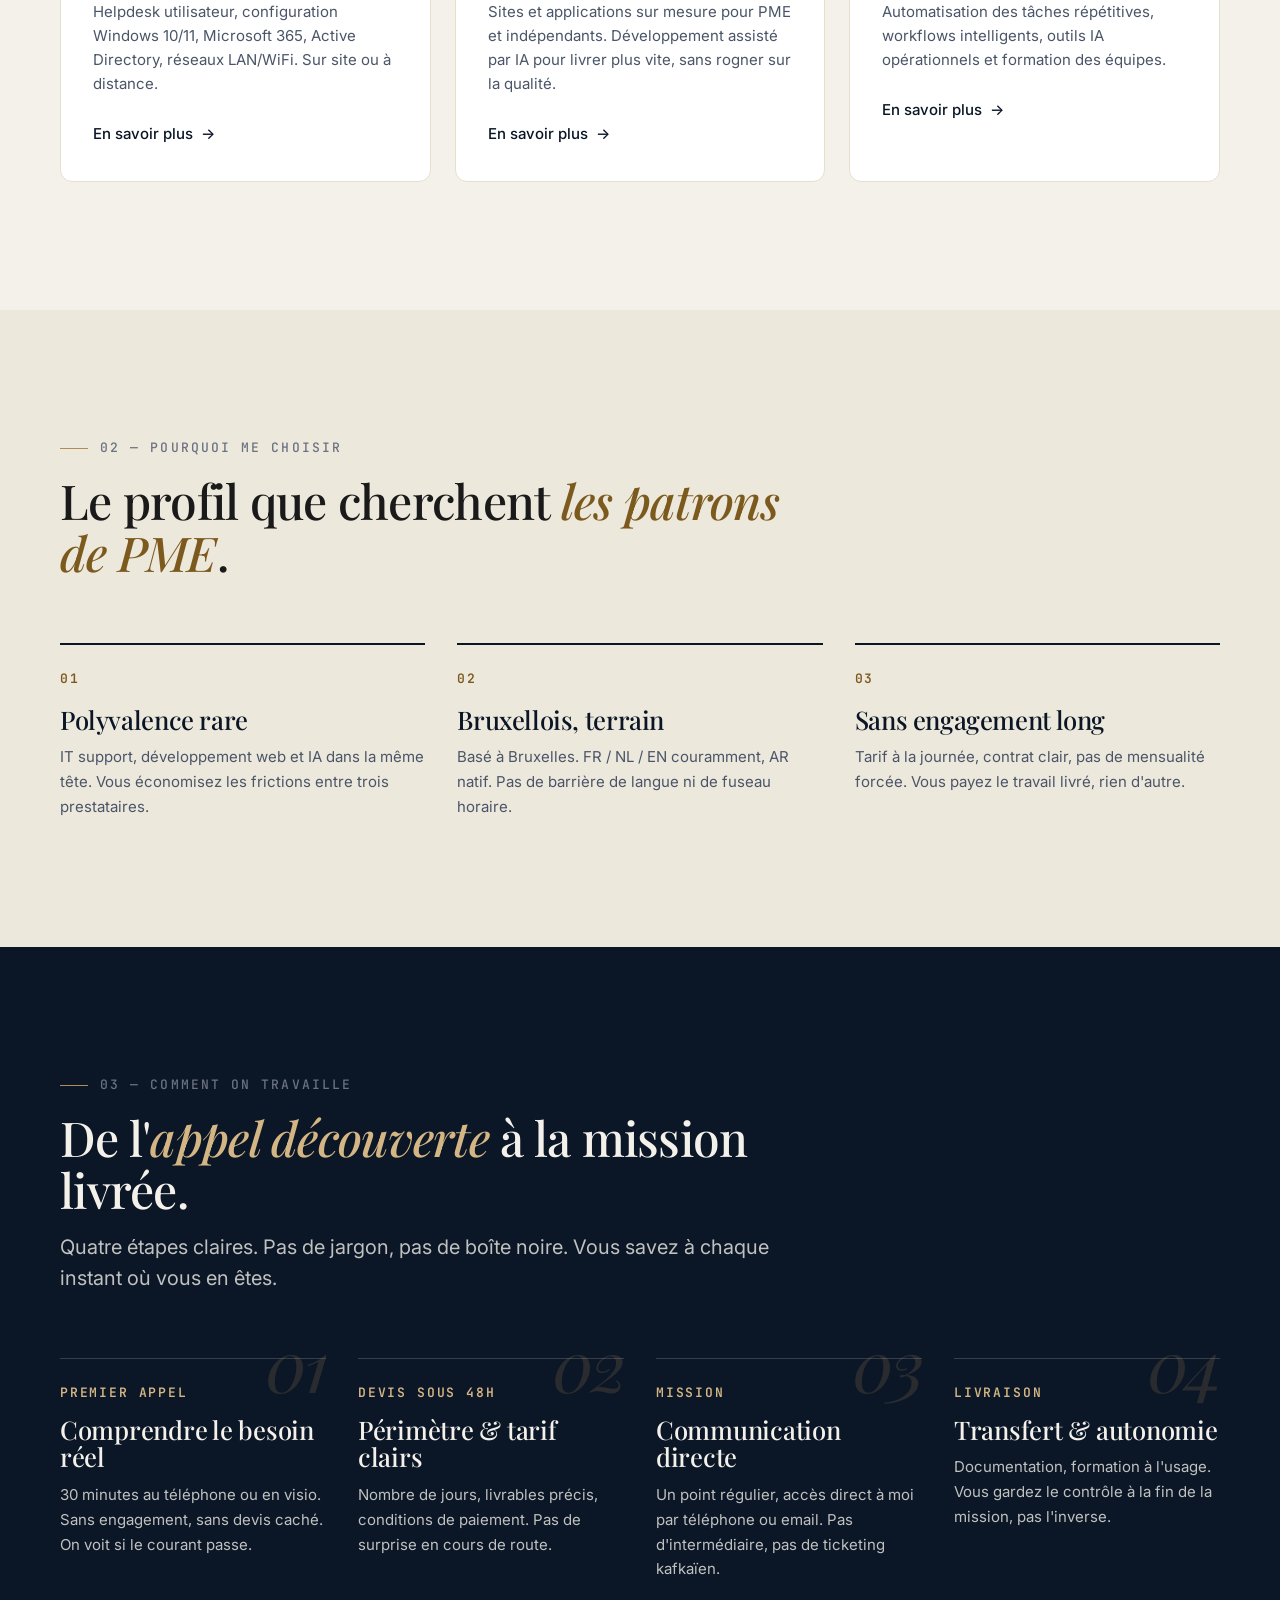
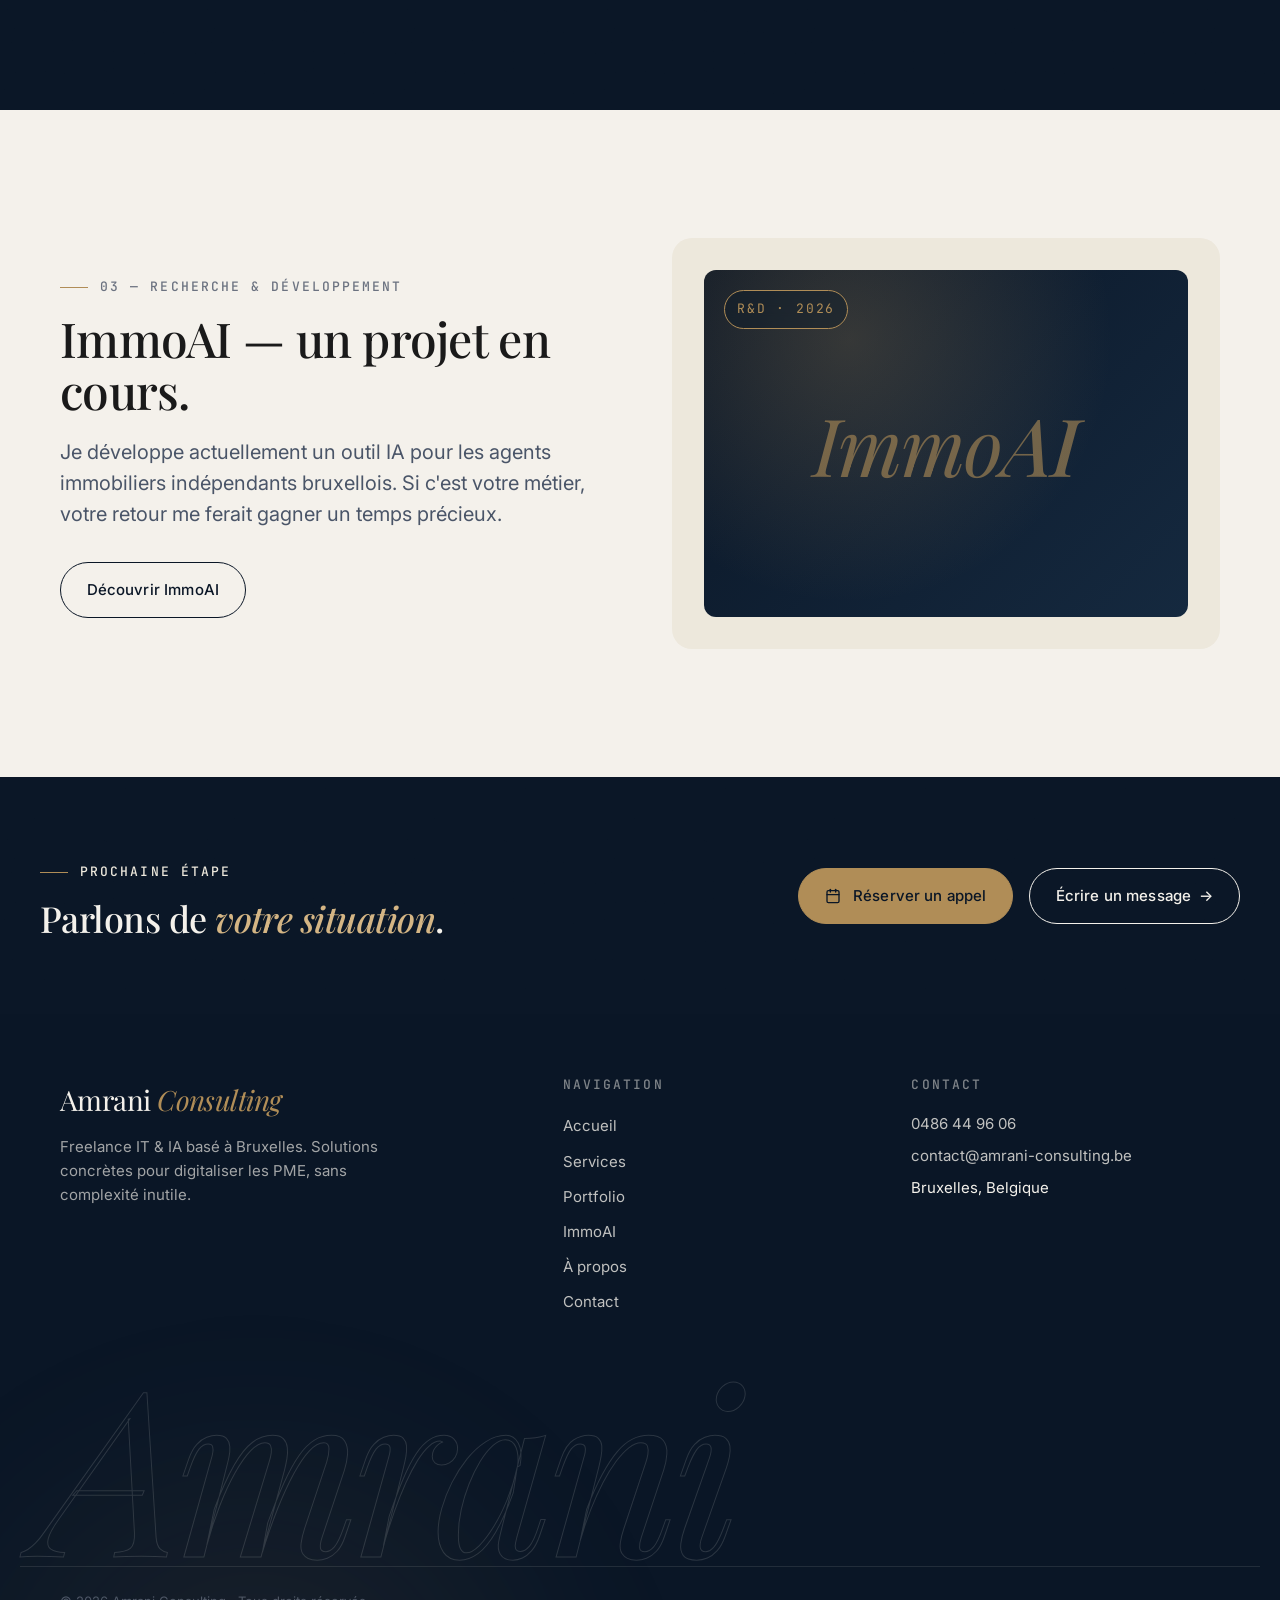
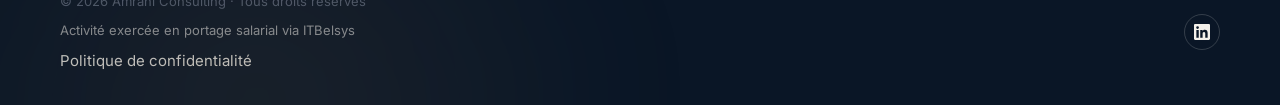
==== commit dd365fb5: "seo: optimise local SEO for 'freelance IT Bruxelles' keywords Page metadata (titles + descriptions +" ====
--- a/index.html
+++ b/index.html
@@ -4,8 +4,9 @@
   <meta charset="utf-8" />
   <meta name="viewport" content="width=device-width, initial-scale=1" />
 
-  <title>Amrani Consulting — Freelance IT &amp; IA à Bruxelles</title>
-  <meta name="description" content="Freelance IT &amp; IA à Bruxelles. Support IT, développement web et intégration IA pour PME. Solutions opérationnelles, sans engagement long. Devis gratuit." />
+  <title>Freelance IT &amp; IA Bruxelles — Amrani Consulting</title>
+  <meta name="description" content="Freelance IT et consultant IA à Bruxelles. Support IT, développement web freelance et intégration IA pour PME bruxelloises. Devis gratuit, réponse sous 24h." />
+  <meta name="keywords" content="freelance IT Bruxelles, consultant IA Bruxelles, développement web freelance Bruxelles, support IT PME, intégration IA, freelance informatique Belgique" />
   <meta name="author" content="Abdelkrim Amrani" />
   <meta name="theme-color" content="#0A1929" />
   <meta name="google-site-verification" content="sfzoJVhN3ISLPUVmV5L0EN2qPlHITJZb8OUvwaUnero" />
@@ -15,15 +16,15 @@
   <meta property="og:type" content="website" />
   <meta property="og:locale" content="fr_BE" />
   <meta property="og:site_name" content="Amrani Consulting" />
-  <meta property="og:title" content="Amrani Consulting — Freelance IT &amp; IA à Bruxelles" />
-  <meta property="og:description" content="Support IT, développement web et intégration IA pour PME bruxelloises. Un seul interlocuteur pour digitaliser votre entreprise." />
+  <meta property="og:title" content="Freelance IT &amp; IA Bruxelles — Amrani Consulting" />
+  <meta property="og:description" content="Freelance IT et consultant IA à Bruxelles. Support IT, développement web freelance et intégration IA pour PME bruxelloises." />
   <meta property="og:url" content="https://amrani-consulting.be/" />
   <meta property="og:image" content="https://amrani-consulting.be/assets/img/og-image.jpg" />
 
   <!-- Twitter -->
   <meta name="twitter:card" content="summary_large_image" />
-  <meta name="twitter:title" content="Amrani Consulting — Freelance IT &amp; IA à Bruxelles" />
-  <meta name="twitter:description" content="Support IT, développement web et intégration IA pour PME bruxelloises." />
+  <meta name="twitter:title" content="Freelance IT &amp; IA Bruxelles — Amrani Consulting" />
+  <meta name="twitter:description" content="Freelance IT, consultant IA, développement web pour PME bruxelloises. Devis gratuit." />
   <meta name="twitter:image" content="https://amrani-consulting.be/assets/img/og-image.jpg" />
 
   <!-- Fonts -->
@@ -35,7 +36,10 @@
   <link rel="stylesheet" href="css/style.css?v=20260511-6" />
 
   <!-- Favicon (placeholder inline SVG) -->
-  <link rel="icon" type="image/svg+xml" href="data:image/svg+xml,<svg xmlns='http://www.w3.org/2000/svg' viewBox='0 0 64 64'><rect width='64' height='64' rx='12' fill='%23111111'/><path d='M14 50 L32 14 L50 50' stroke='%23B08D57' stroke-width='3.5' fill='none' stroke-linecap='round' stroke-linejoin='round'/></svg>" />
+  <link rel="icon" type="image/x-icon" href="/favicon.ico?v=20260511-6" />
+  <link rel="icon" type="image/png" sizes="32x32" href="/assets/icons/favicon-32x32.png?v=20260511-6" />
+  <link rel="icon" type="image/png" sizes="16x16" href="/assets/icons/favicon-16x16.png?v=20260511-6" />
+  <link rel="apple-touch-icon" sizes="180x180" href="/assets/icons/apple-touch-icon.png?v=20260511-6" />
 
   <!-- JSON-LD: Person + LocalBusiness -->
   <script type="application/ld+json">
@@ -61,24 +65,117 @@
         }
       },
       {
-        "@type": "LocalBusiness",
+        "@type": ["LocalBusiness", "ProfessionalService"],
         "@id": "https://amrani-consulting.be/#business",
         "name": "Amrani Consulting",
+        "alternateName": "Amrani Consulting — Freelance IT & IA Bruxelles",
+        "description": "Freelance IT et consultant IA à Bruxelles. Support informatique, développement web freelance et intégration IA pour PME bruxelloises.",
         "image": "https://amrani-consulting.be/assets/img/og-image.jpg",
+        "logo": "https://amrani-consulting.be/assets/icons/icon-512.png",
         "telephone": "+32486449606",
+        "email": "contact@amrani-consulting.be",
         "url": "https://amrani-consulting.be/",
         "founder": { "@id": "https://amrani-consulting.be/#person" },
         "priceRange": "€€",
+        "currenciesAccepted": "EUR",
+        "paymentAccepted": "Virement bancaire",
         "address": {
           "@type": "PostalAddress",
           "addressLocality": "Bruxelles",
+          "addressRegion": "Région de Bruxelles-Capitale",
+          "postalCode": "1000",
           "addressCountry": "BE"
+        },
+        "geo": {
+          "@type": "GeoCoordinates",
+          "latitude": 50.8503,
+          "longitude": 4.3517
         },
         "areaServed": [
           { "@type": "City", "name": "Bruxelles" },
-          { "@type": "AdministrativeArea", "name": "Région de Bruxelles-Capitale" }
+          { "@type": "City", "name": "Brussels" },
+          { "@type": "AdministrativeArea", "name": "Région de Bruxelles-Capitale" },
+          { "@type": "Country", "name": "Belgique" }
         ],
-        "serviceType": ["Support informatique", "Développement web", "Intégration IA"]
+        "serviceType": [
+          "Freelance IT",
+          "Consultant IA",
+          "Développement web freelance",
+          "Support informatique PME",
+          "Intégration intelligence artificielle"
+        ],
+        "knowsAbout": [
+          "Support IT L1/L2",
+          "Helpdesk Microsoft 365",
+          "Active Directory",
+          "Réseaux LAN WiFi",
+          "Développement web sur mesure",
+          "Applications métier",
+          "Intelligence Artificielle",
+          "Claude Code",
+          "Anthropic Claude",
+          "Automatisation IA",
+          "Agents IA métier",
+          "RGPD"
+        ],
+        "openingHoursSpecification": {
+          "@type": "OpeningHoursSpecification",
+          "dayOfWeek": ["Monday", "Tuesday", "Wednesday", "Thursday", "Friday"],
+          "opens": "09:00",
+          "closes": "18:00"
+        },
+        "slogan": "IT · Web · IA — un seul interlocuteur",
+        "hasOfferCatalog": {
+          "@type": "OfferCatalog",
+          "name": "Services freelance — Amrani Consulting Bruxelles",
+          "itemListElement": [
+            {
+              "@type": "Offer",
+              "name": "Freelance Support IT L1/L2 — Bruxelles",
+              "description": "Helpdesk utilisateur, Microsoft 365, Active Directory, réseaux pour PME bruxelloises",
+              "price": "250",
+              "priceCurrency": "EUR",
+              "priceSpecification": {
+                "@type": "UnitPriceSpecification",
+                "price": "250",
+                "priceCurrency": "EUR",
+                "unitText": "DAY"
+              },
+              "areaServed": { "@type": "City", "name": "Bruxelles" }
+            },
+            {
+              "@type": "Offer",
+              "name": "Développement web freelance — Bruxelles",
+              "description": "Sites vitrines, applications métier, APIs et automatisations pour PME et indépendants",
+              "price": "300",
+              "priceCurrency": "EUR",
+              "priceSpecification": {
+                "@type": "UnitPriceSpecification",
+                "price": "300",
+                "priceCurrency": "EUR",
+                "unitText": "DAY"
+              },
+              "areaServed": { "@type": "City", "name": "Bruxelles" }
+            },
+            {
+              "@type": "Offer",
+              "name": "Consultant IA freelance — Bruxelles",
+              "description": "Intégration outils IA, agents IA métier, automatisation et formation des équipes",
+              "price": "300",
+              "priceCurrency": "EUR",
+              "priceSpecification": {
+                "@type": "UnitPriceSpecification",
+                "price": "300",
+                "priceCurrency": "EUR",
+                "unitText": "DAY"
+              },
+              "areaServed": { "@type": "City", "name": "Bruxelles" }
+            }
+          ]
+        },
+        "sameAs": [
+          "https://www.linkedin.com/in/abdelkrim-amrani-868762251"
+        ]
       }
     ]
   }
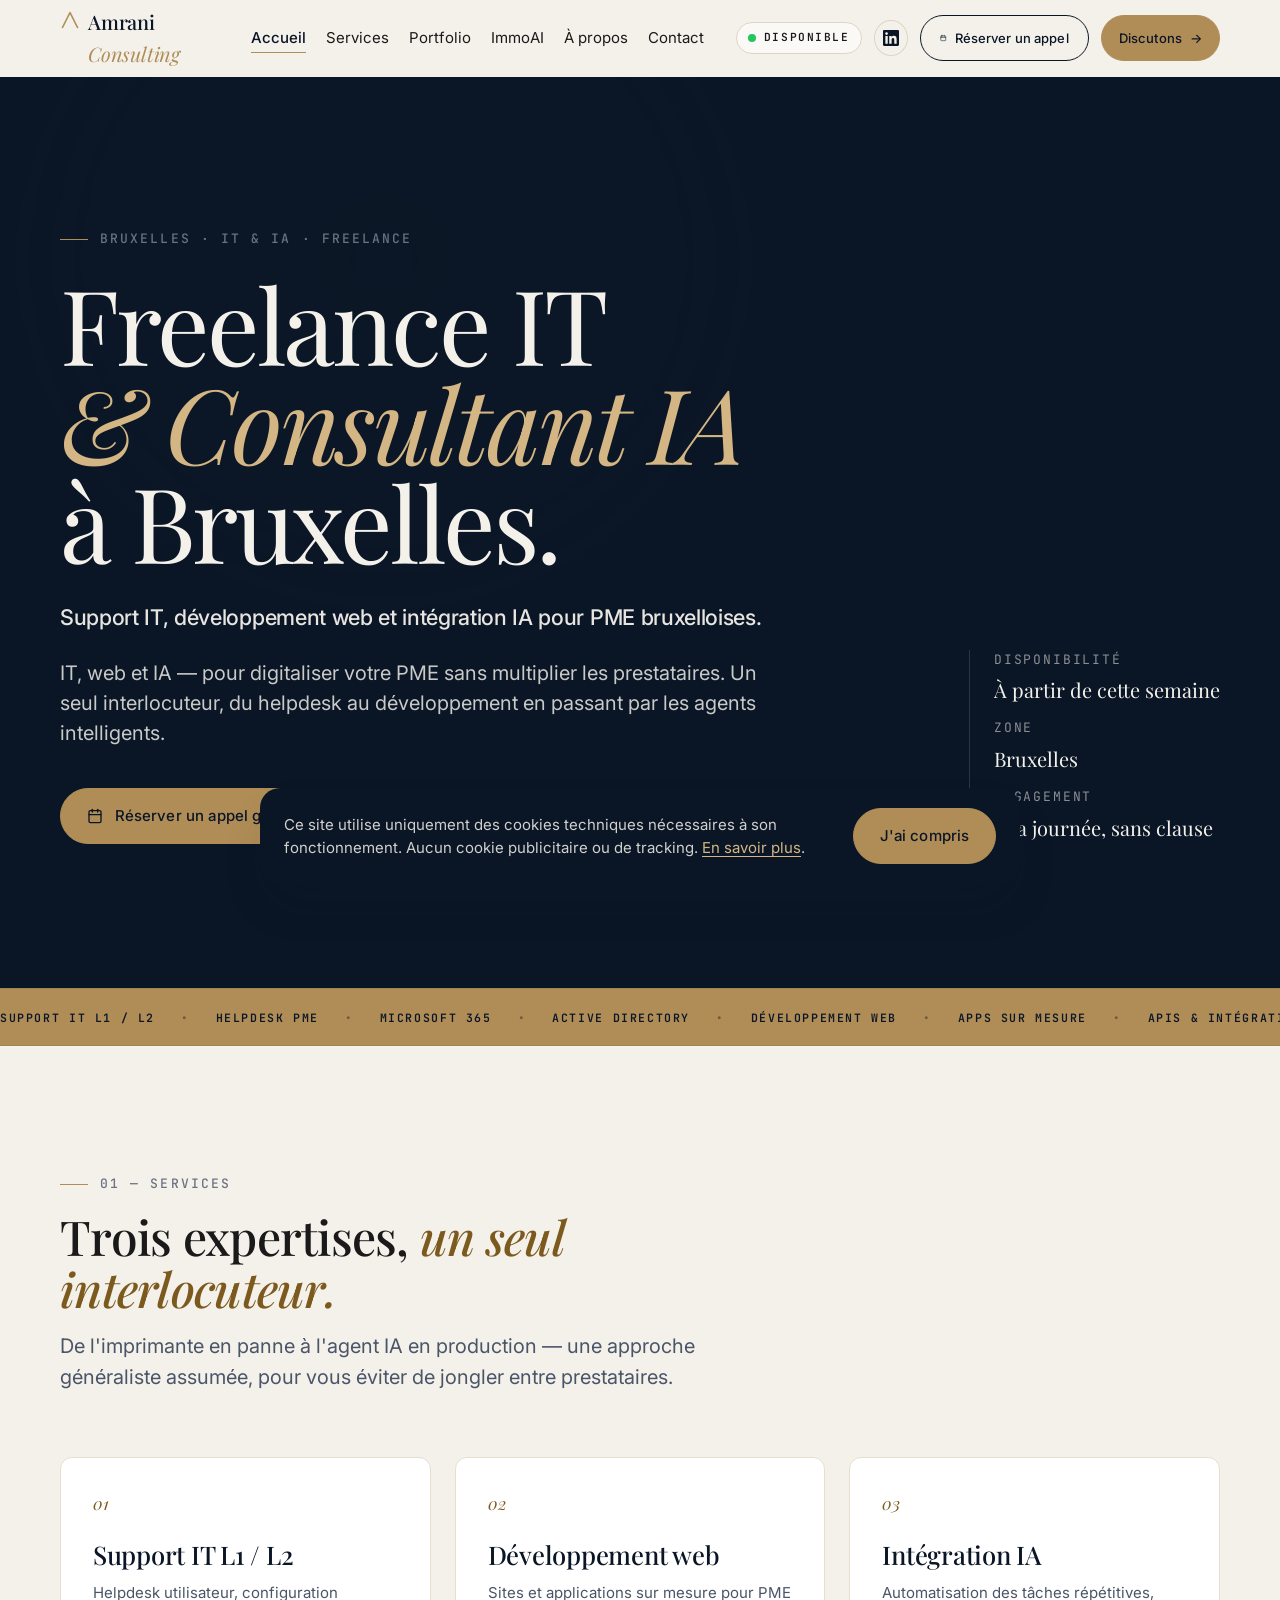
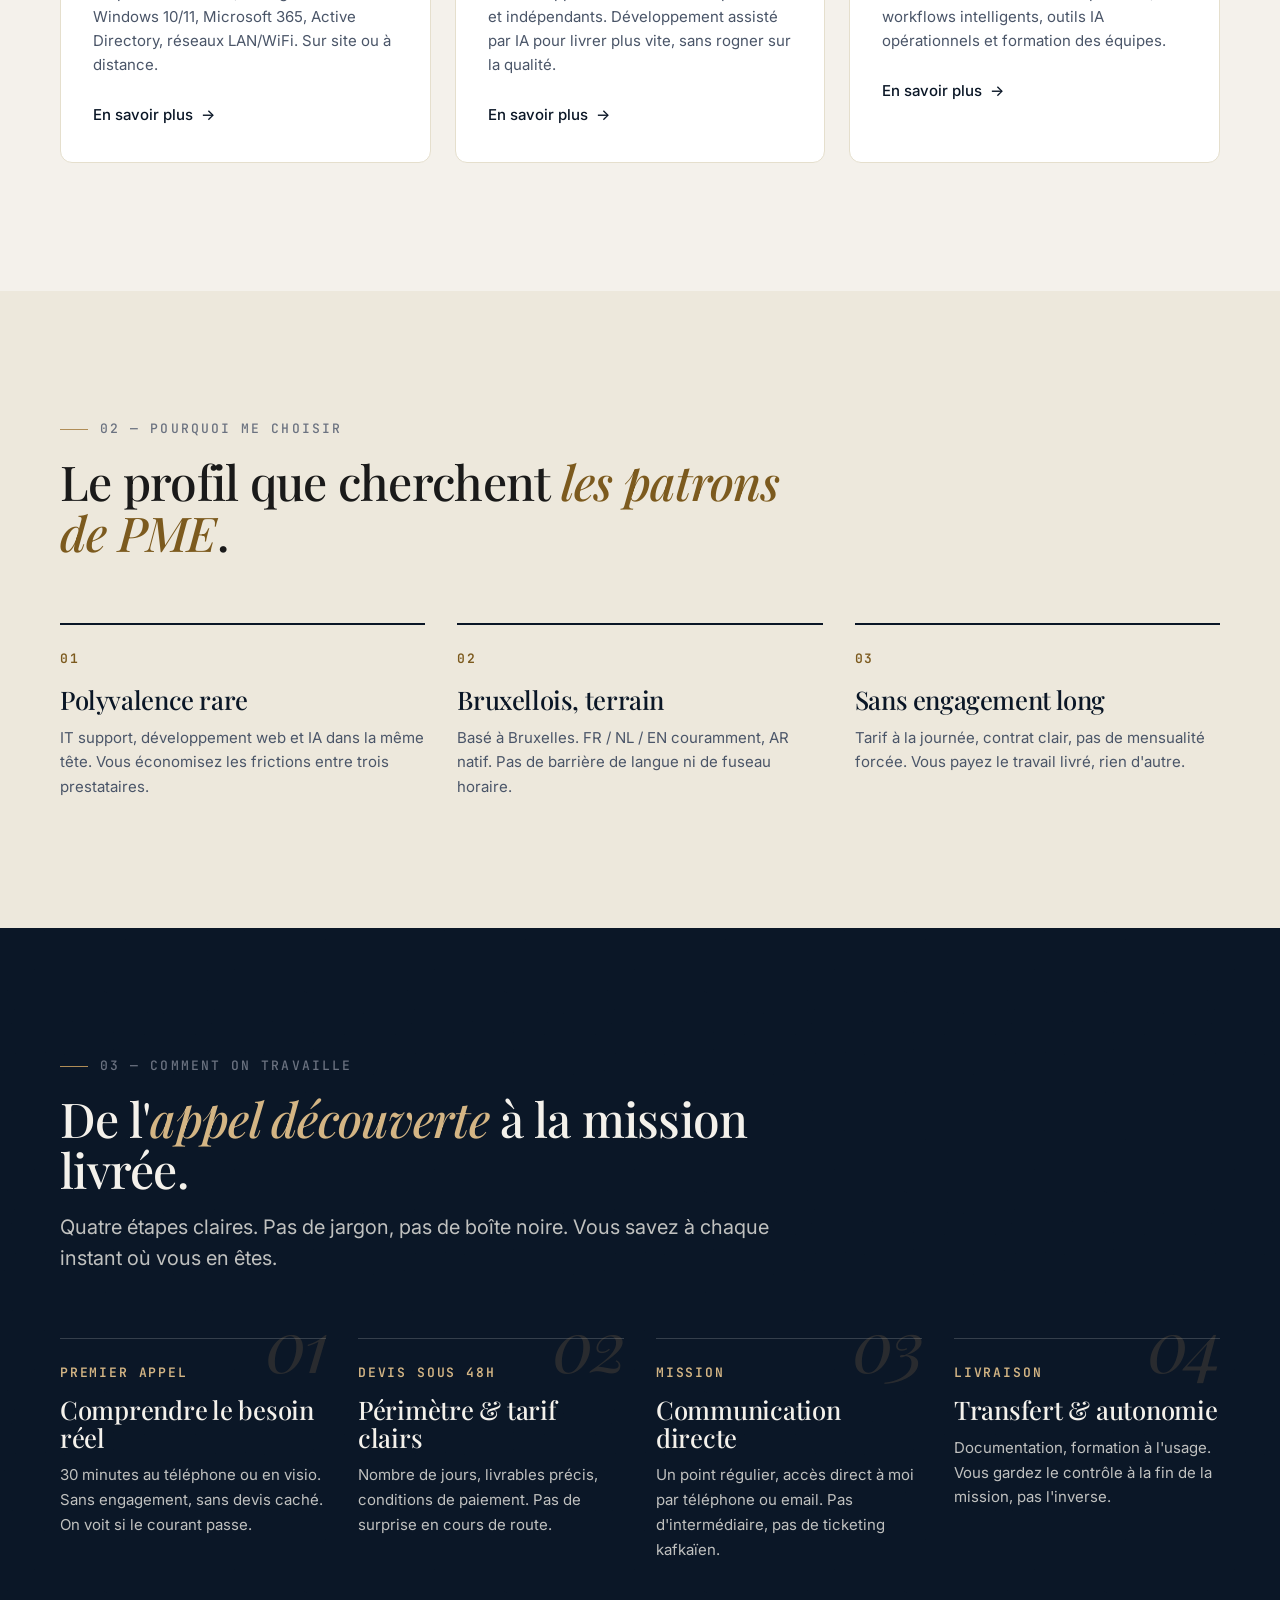
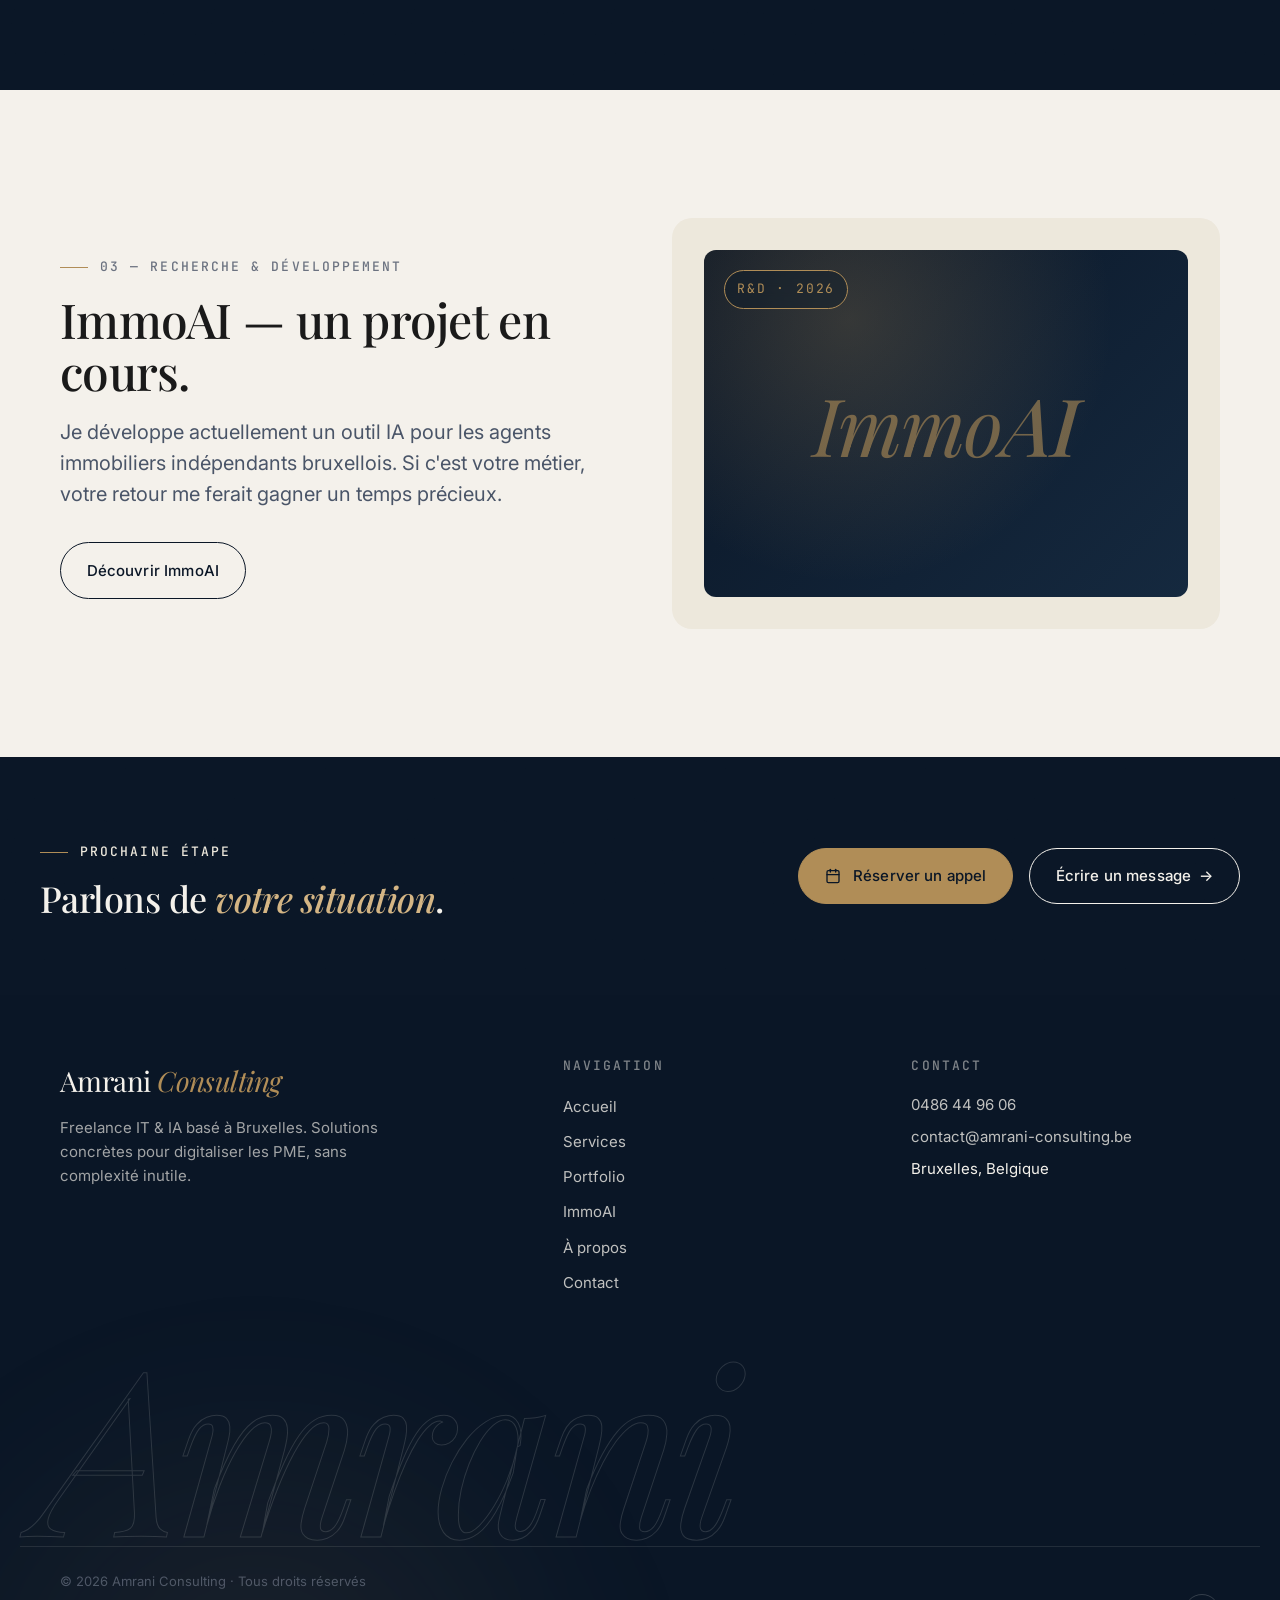
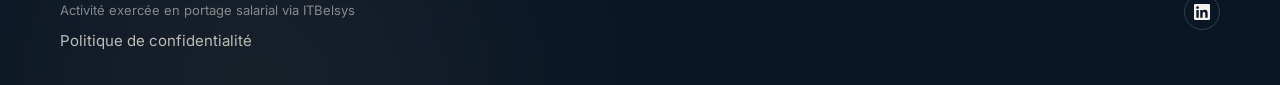
==== commit b2aff22c: "seo: apply audit corrections (priority 1 — H1, title, dedicated service pages) Homepage (index.html)" ====
--- a/index.html
+++ b/index.html
@@ -4,7 +4,7 @@
   <meta charset="utf-8" />
   <meta name="viewport" content="width=device-width, initial-scale=1" />
 
-  <title>Freelance IT &amp; IA Bruxelles — Amrani Consulting</title>
+  <title>Freelance IT Bruxelles — Consultant IA &amp; Développement Web | Amrani Consulting</title>
   <meta name="description" content="Freelance IT et consultant IA à Bruxelles. Support IT, développement web freelance et intégration IA pour PME bruxelloises. Devis gratuit, réponse sous 24h." />
   <meta name="keywords" content="freelance IT Bruxelles, consultant IA Bruxelles, développement web freelance Bruxelles, support IT PME, intégration IA, freelance informatique Belgique" />
   <meta name="author" content="Abdelkrim Amrani" />
@@ -33,13 +33,13 @@
   <link rel="stylesheet" href="https://fonts.googleapis.com/css2?family=Playfair+Display:ital,wght@0,400;0,500;0,600;0,700;1,400;1,500;1,600&family=Inter:wght@400;500;600&family=JetBrains+Mono:wght@400;500&display=swap" />
 
   <!-- Stylesheet -->
-  <link rel="stylesheet" href="css/style.css?v=20260511-6" />
+  <link rel="stylesheet" href="css/style.css?v=20260511-7" />
 
   <!-- Favicon (placeholder inline SVG) -->
-  <link rel="icon" type="image/x-icon" href="/favicon.ico?v=20260511-6" />
-  <link rel="icon" type="image/png" sizes="32x32" href="/assets/icons/favicon-32x32.png?v=20260511-6" />
-  <link rel="icon" type="image/png" sizes="16x16" href="/assets/icons/favicon-16x16.png?v=20260511-6" />
-  <link rel="apple-touch-icon" sizes="180x180" href="/assets/icons/apple-touch-icon.png?v=20260511-6" />
+  <link rel="icon" type="image/x-icon" href="/favicon.ico?v=20260511-7" />
+  <link rel="icon" type="image/png" sizes="32x32" href="/assets/icons/favicon-32x32.png?v=20260511-7" />
+  <link rel="icon" type="image/png" sizes="16x16" href="/assets/icons/favicon-16x16.png?v=20260511-7" />
+  <link rel="apple-touch-icon" sizes="180x180" href="/assets/icons/apple-touch-icon.png?v=20260511-7" />
 
   <!-- JSON-LD: Person + LocalBusiness -->
   <script type="application/ld+json">
@@ -205,7 +205,7 @@
       <nav class="primary-nav" aria-label="Navigation principale">
         <ul class="primary-nav__list">
           <li><a href="/" class="primary-nav__link" aria-current="page">Accueil</a></li>
-          <li><a href="services" class="primary-nav__link">Services</a></li>
+          <li><a href="/services/" class="primary-nav__link">Services</a></li>
           <li><a href="portfolio" class="primary-nav__link">Portfolio</a></li>
           <li><a href="immoai" class="primary-nav__link">ImmoAI</a></li>
           <li><a href="about" class="primary-nav__link">À propos</a></li>
@@ -242,7 +242,7 @@
   <div class="mobile-nav" id="mobile-nav" aria-label="Navigation mobile">
     <ul class="mobile-nav__list">
       <li><a href="/" class="mobile-nav__link" aria-current="page">Accueil</a></li>
-      <li><a href="services" class="mobile-nav__link">Services</a></li>
+      <li><a href="/services/" class="mobile-nav__link">Services</a></li>
       <li><a href="portfolio" class="mobile-nav__link">Portfolio</a></li>
       <li><a href="immoai" class="mobile-nav__link">ImmoAI</a></li>
       <li><a href="about" class="mobile-nav__link">À propos</a></li>
@@ -271,17 +271,11 @@
         <div class="hero__content">
           <span class="eyebrow">Bruxelles · IT &amp; IA · Freelance</span>
           <h1 class="hero__title-stacked">
-            <span><span>Un freelance.</span></span>
-            <span><span><em>Trois expertises.</em></span></span>
-            <span><span>Bruxelles.</span></span>
+            <span><span>Freelance IT</span></span>
+            <span><span><em>&amp; Consultant IA</em></span></span>
+            <span><span>à Bruxelles.</span></span>
           </h1>
-          <p class="hero__tagline" aria-label="Domaines d'expertise">
-            <span>IT</span>
-            <span class="sep">·</span>
-            <span>Web</span>
-            <span class="sep">·</span>
-            <span>IA</span>
-          </p>
+          <h2 class="hero__h2">Support IT, développement web et intégration IA pour PME bruxelloises.</h2>
           <p class="hero__lead">
             IT, web et IA — pour digitaliser votre PME sans multiplier les
             prestataires. Un seul interlocuteur, du helpdesk au développement
@@ -373,7 +367,7 @@
               Helpdesk utilisateur, configuration Windows 10/11, Microsoft 365,
               Active Directory, réseaux LAN/WiFi. Sur site ou à distance.
             </p>
-            <a href="services#support" class="card__link">
+            <a href="/services/support-it-bruxelles" class="card__link">
               En savoir plus <span aria-hidden="true">→</span>
             </a>
           </article>
@@ -385,7 +379,7 @@
               Sites et applications sur mesure pour PME et indépendants.
               Développement assisté par IA pour livrer plus vite, sans rogner sur la qualité.
             </p>
-            <a href="services#dev" class="card__link">
+            <a href="/services/developpement-web-freelance-bruxelles" class="card__link">
               En savoir plus <span aria-hidden="true">→</span>
             </a>
           </article>
@@ -397,7 +391,7 @@
               Automatisation des tâches répétitives, workflows intelligents,
               outils IA opérationnels et formation des équipes.
             </p>
-            <a href="services#ia" class="card__link">
+            <a href="/services/consultant-ia-bruxelles" class="card__link">
               En savoir plus <span aria-hidden="true">→</span>
             </a>
           </article>
@@ -568,7 +562,7 @@
         <h4>Navigation</h4>
         <ul>
           <li><a href="/">Accueil</a></li>
-          <li><a href="services">Services</a></li>
+          <li><a href="/services/">Services</a></li>
           <li><a href="portfolio">Portfolio</a></li>
           <li><a href="immoai">ImmoAI</a></li>
           <li><a href="about">À propos</a></li>
@@ -621,6 +615,6 @@
     </div>
   </div>
 
-  <script src="js/script.js?v=20260511-6" defer></script>
+  <script src="js/script.js?v=20260511-7" defer></script>
 </body>
 </html>
--- a/css/style.css
+++ b/css/style.css
@@ -764,6 +764,18 @@
   letter-spacing: 0;
 }
 
+/* ---------- Hero H2 subheading (SEO) ---------- */
+.hero__h2 {
+  font-family: var(--font-sans);
+  font-size: clamp(1.05rem, 2vw, 1.35rem);
+  font-weight: 500;
+  line-height: 1.45;
+  color: var(--color-cream);
+  max-width: 56ch;
+  margin: 0 0 var(--space-6);
+  opacity: 0.95;
+}
+
 /* ---------- Hero stacked typography ---------- */
 .hero__title-stacked {
   font-family: var(--font-display);
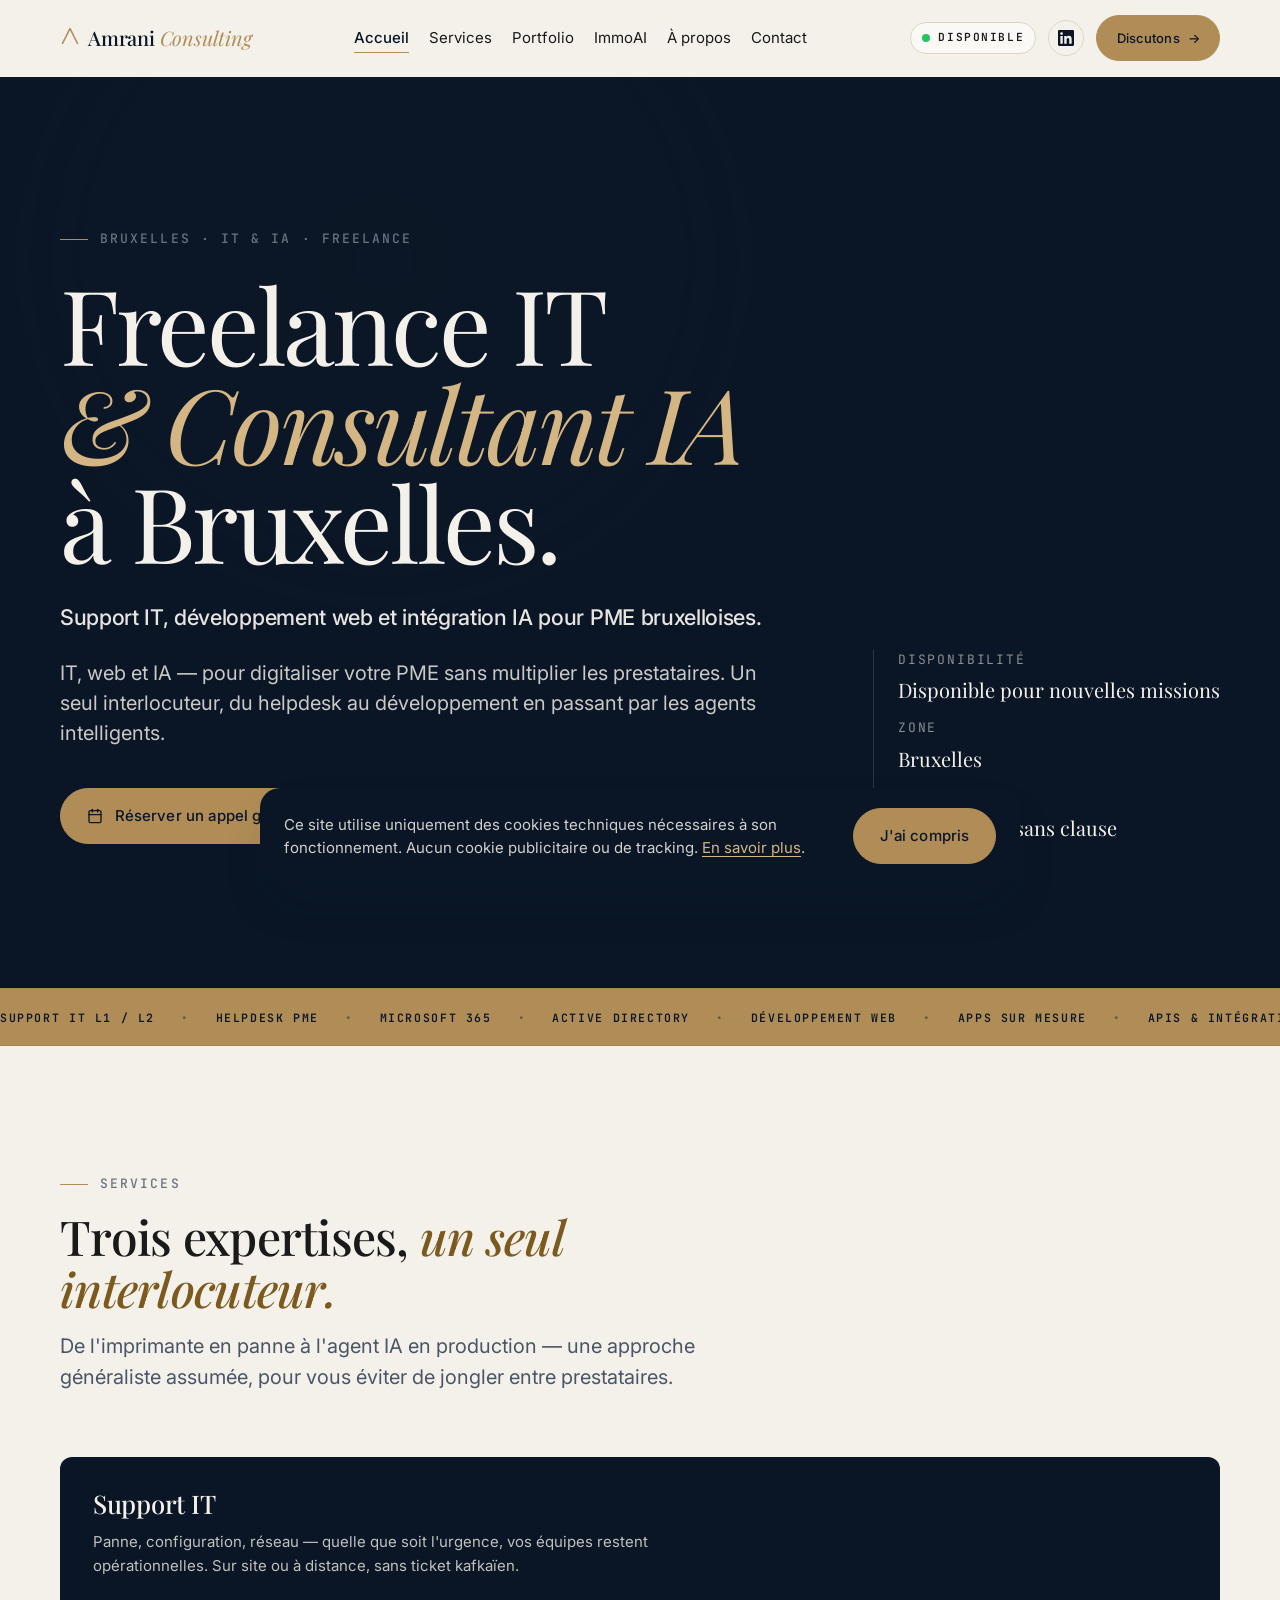
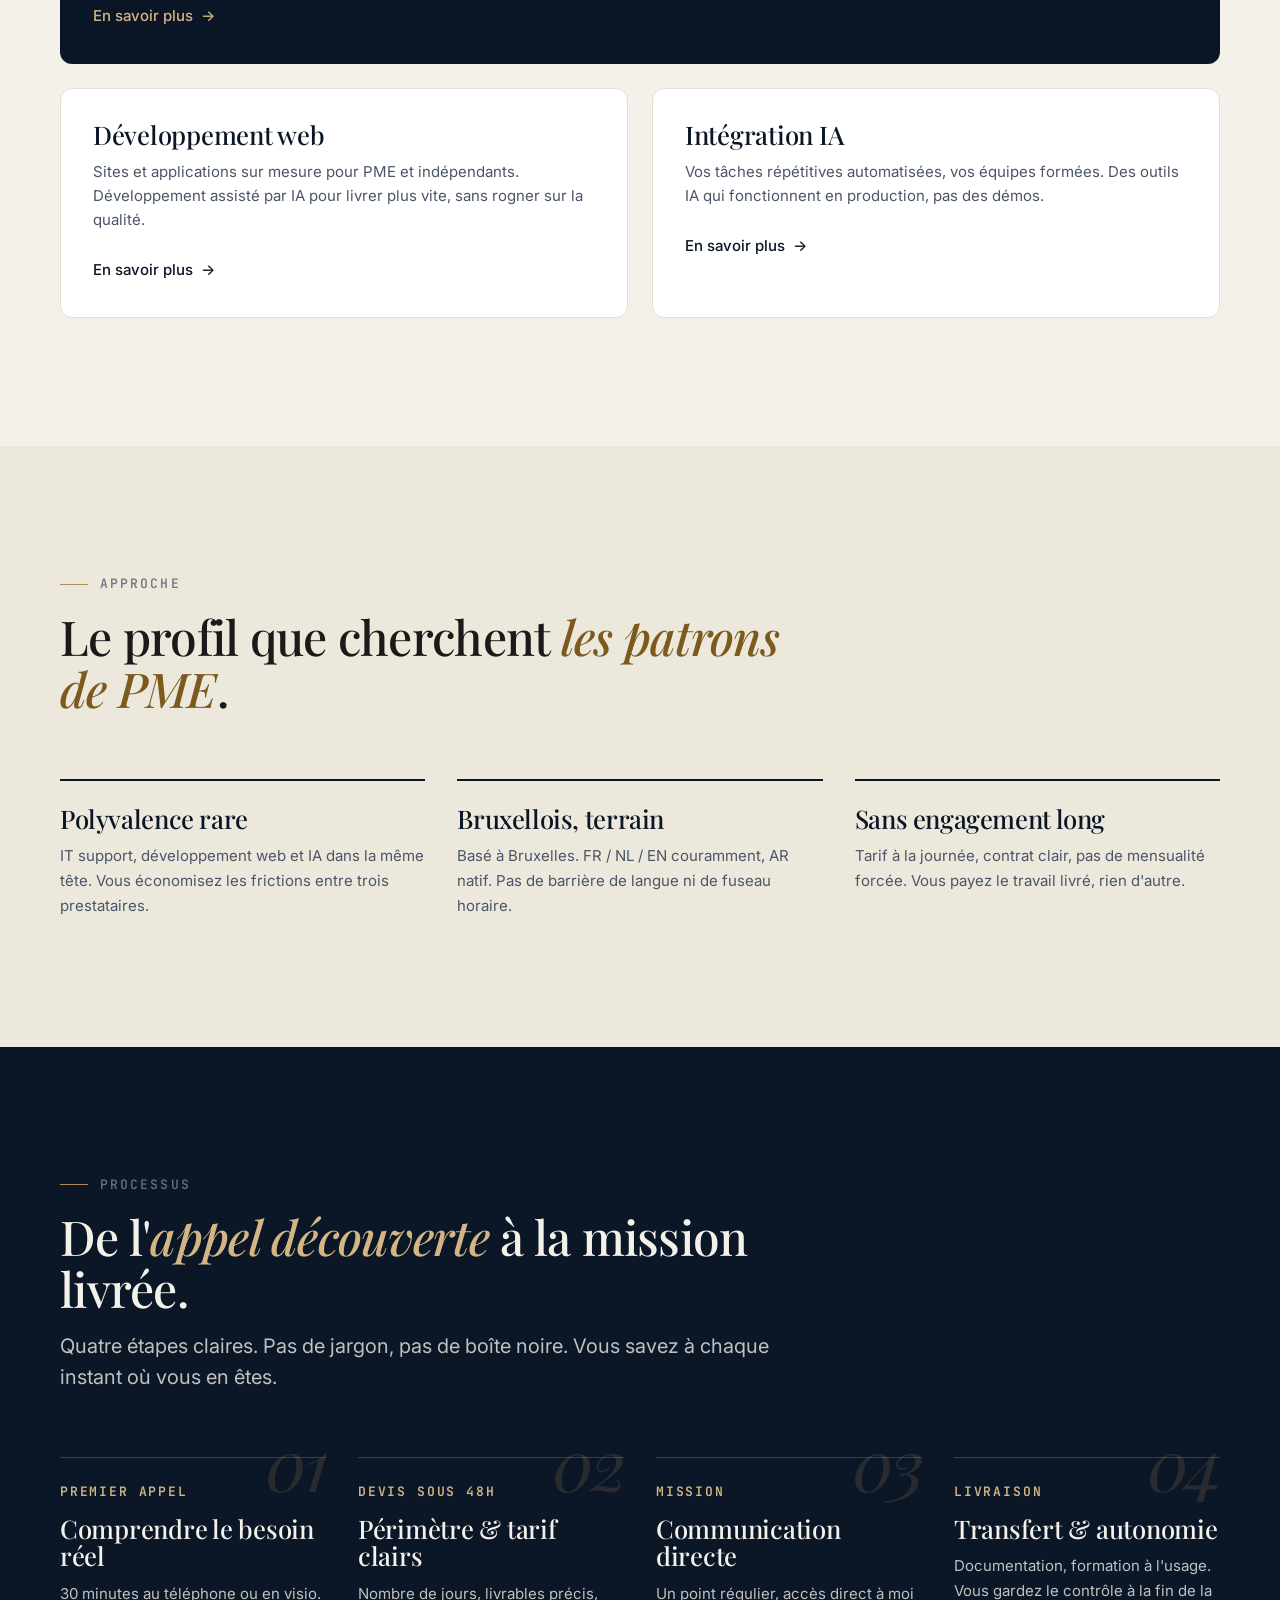
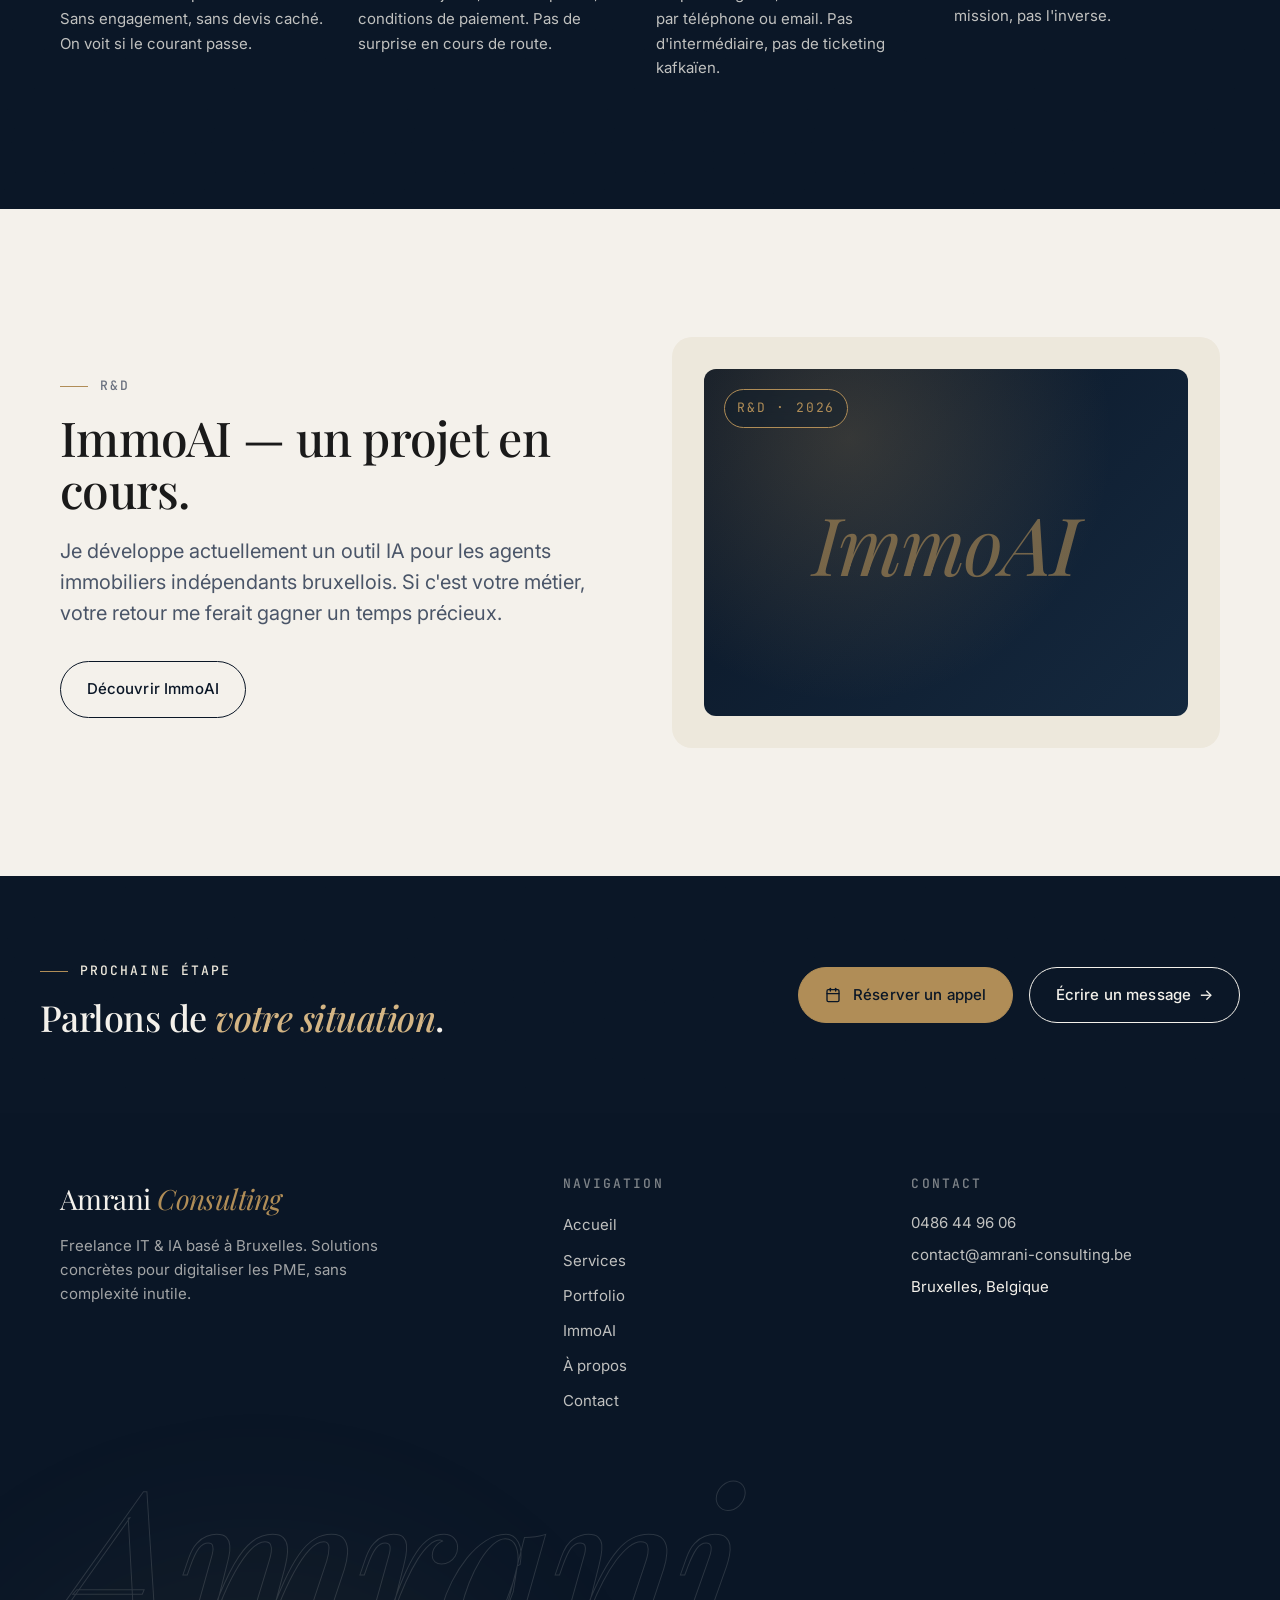
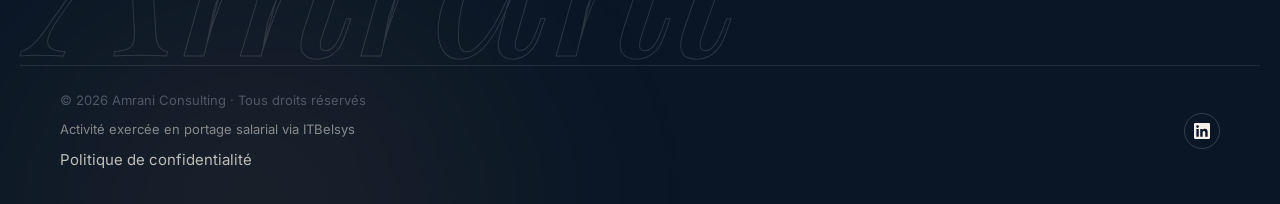
==== commit 60b4b584: "design: init impeccable + corrections anti-patterns (a11y, perf) - /impeccable init : PRODUCT.md, DE" ====
--- a/index.html
+++ b/index.html
@@ -132,12 +132,12 @@
             {
               "@type": "Offer",
               "name": "Freelance Support IT L1/L2 — Bruxelles",
-              "description": "Helpdesk utilisateur, Microsoft 365, Active Directory, réseaux pour PME bruxelloises",
+              "description": "Helpdesk utilisateur, Microsoft 365, Active Directory, réseaux pour PME bruxelloises. Tarif sur mesure selon la mission.",
               "price": "250",
               "priceCurrency": "EUR",
               "priceSpecification": {
                 "@type": "UnitPriceSpecification",
-                "price": "250",
+                "minPrice": "250",
                 "priceCurrency": "EUR",
                 "unitText": "DAY"
               },
@@ -146,12 +146,12 @@
             {
               "@type": "Offer",
               "name": "Développement web freelance — Bruxelles",
-              "description": "Sites vitrines, applications métier, APIs et automatisations pour PME et indépendants",
-              "price": "300",
+              "description": "Sites vitrines, applications métier, APIs et automatisations pour PME et indépendants. Tarif sur mesure selon la mission.",
+              "price": "250",
               "priceCurrency": "EUR",
               "priceSpecification": {
                 "@type": "UnitPriceSpecification",
-                "price": "300",
+                "minPrice": "250",
                 "priceCurrency": "EUR",
                 "unitText": "DAY"
               },
@@ -160,12 +160,12 @@
             {
               "@type": "Offer",
               "name": "Consultant IA freelance — Bruxelles",
-              "description": "Intégration outils IA, agents IA métier, automatisation et formation des équipes",
-              "price": "300",
+              "description": "Intégration outils IA, agents IA métier, automatisation et formation des équipes. Tarif sur mesure selon la mission.",
+              "price": "250",
               "priceCurrency": "EUR",
               "priceSpecification": {
                 "@type": "UnitPriceSpecification",
-                "price": "300",
+                "minPrice": "250",
                 "priceCurrency": "EUR",
                 "unitText": "DAY"
               },
@@ -174,7 +174,8 @@
           ]
         },
         "sameAs": [
-          "https://www.linkedin.com/in/abdelkrim-amrani-868762251"
+          "https://www.linkedin.com/in/abdelkrim-amrani-868762251",
+          "https://share.google/vLgEMSEJBCpEKOLDq"
         ]
       }
     ]
@@ -214,21 +215,12 @@
       </nav>
 
       <div class="header-cta">
-        <a href="contact" class="status-badge" aria-label="Disponible pour de nouvelles missions">
+        <span class="status-badge" aria-label="Disponible pour de nouvelles missions">
           <span class="status-badge__dot" aria-hidden="true"></span>
           <span>Disponible</span>
-        </a>
+        </span>
         <a href="https://www.linkedin.com/in/abdelkrim-amrani-868762251" target="_blank" rel="noopener" class="linkedin-icon" aria-label="LinkedIn d'Abdelkrim Amrani">
           <svg viewBox="0 0 24 24" fill="currentColor" aria-hidden="true"><path d="M20.45 20.45h-3.55v-5.57c0-1.33-.02-3.04-1.85-3.04-1.85 0-2.13 1.45-2.13 2.94v5.67H9.36V9h3.41v1.56h.05c.48-.9 1.64-1.85 3.37-1.85 3.6 0 4.27 2.37 4.27 5.46v6.28zM5.34 7.43a2.06 2.06 0 1 1 0-4.12 2.06 2.06 0 0 1 0 4.12zM7.12 20.45H3.56V9h3.56v11.45zM22.23 0H1.77C.79 0 0 .77 0 1.72v20.56C0 23.23.79 24 1.77 24h20.45C23.2 24 24 23.23 24 22.28V1.72C24 .77 23.2 0 22.23 0z"/></svg>
-        </a>
-        <a href="https://calendly.com/beskiko98/appel-decouverte-15min" target="_blank" rel="noopener" class="btn btn-outline btn-header btn-calendly">
-          <svg viewBox="0 0 24 24" fill="none" stroke="currentColor" stroke-width="2" stroke-linecap="round" stroke-linejoin="round" aria-hidden="true">
-            <rect x="3" y="4" width="18" height="18" rx="2" ry="2"/>
-            <line x1="16" y1="2" x2="16" y2="6"/>
-            <line x1="8" y1="2" x2="8" y2="6"/>
-            <line x1="3" y1="10" x2="21" y2="10"/>
-          </svg>
-          <span class="btn-label">Réserver un appel</span>
         </a>
         <a href="contact" class="btn btn-primary btn-header btn-discutons">Discutons<span class="arrow" aria-hidden="true">→</span></a>
         <button class="burger" aria-label="Ouvrir le menu" aria-expanded="false" aria-controls="mobile-nav">
@@ -298,7 +290,7 @@
         <dl class="hero__meta">
           <div>
             <dt>Disponibilité</dt>
-            <dd>À partir de cette semaine</dd>
+            <dd>Disponible pour nouvelles missions</dd>
           </div>
           <div>
             <dt>Zone</dt>
@@ -351,7 +343,7 @@
     <section class="section bg-cream">
       <div class="container">
         <header class="section-header reveal">
-          <span class="eyebrow">01 — Services</span>
+          <span class="eyebrow">Services</span>
           <h2>Trois expertises, <em>un seul interlocuteur.</em></h2>
           <p class="lead">
             De l'imprimante en panne à l'agent IA en production — une approche
@@ -359,13 +351,12 @@
           </p>
         </header>
 
-        <div class="grid grid-3">
-          <article class="card reveal reveal-delay-1">
-            <span class="card__num">01</span>
-            <h3 class="card__title">Support IT L1 / L2</h3>
+        <div class="grid services-grid">
+          <article class="card card--featured reveal reveal-delay-1">
+            <h3 class="card__title">Support IT</h3>
             <p class="card__text">
-              Helpdesk utilisateur, configuration Windows 10/11, Microsoft 365,
-              Active Directory, réseaux LAN/WiFi. Sur site ou à distance.
+              Panne, configuration, réseau — quelle que soit l'urgence, vos équipes
+              restent opérationnelles. Sur site ou à distance, sans ticket kafkaïen.
             </p>
             <a href="/services/support-it-bruxelles" class="card__link">
               En savoir plus <span aria-hidden="true">→</span>
@@ -373,7 +364,6 @@
           </article>
 
           <article class="card reveal reveal-delay-2">
-            <span class="card__num">02</span>
             <h3 class="card__title">Développement web</h3>
             <p class="card__text">
               Sites et applications sur mesure pour PME et indépendants.
@@ -385,11 +375,10 @@
           </article>
 
           <article class="card reveal reveal-delay-3">
-            <span class="card__num">03</span>
             <h3 class="card__title">Intégration IA</h3>
             <p class="card__text">
-              Automatisation des tâches répétitives, workflows intelligents,
-              outils IA opérationnels et formation des équipes.
+              Vos tâches répétitives automatisées, vos équipes formées. Des outils
+              IA qui fonctionnent en production, pas des démos.
             </p>
             <a href="/services/consultant-ia-bruxelles" class="card__link">
               En savoir plus <span aria-hidden="true">→</span>
@@ -403,13 +392,12 @@
     <section class="section bg-cream-2">
       <div class="container">
         <header class="section-header reveal">
-          <span class="eyebrow">02 — Pourquoi me choisir</span>
+          <span class="eyebrow">Approche</span>
           <h2>Le profil que cherchent <em>les patrons de PME</em>.</h2>
         </header>
 
         <div class="pillars">
           <div class="pillar reveal reveal-delay-1">
-            <span class="pillar__num">01</span>
             <h3 class="pillar__title">Polyvalence rare</h3>
             <p class="pillar__text">
               IT support, développement web et IA dans la même tête.
@@ -418,7 +406,6 @@
           </div>
 
           <div class="pillar reveal reveal-delay-2">
-            <span class="pillar__num">02</span>
             <h3 class="pillar__title">Bruxellois, terrain</h3>
             <p class="pillar__text">
               Basé à Bruxelles. FR / NL / EN couramment, AR natif.
@@ -427,7 +414,6 @@
           </div>
 
           <div class="pillar reveal reveal-delay-3">
-            <span class="pillar__num">03</span>
             <h3 class="pillar__title">Sans engagement long</h3>
             <p class="pillar__text">
               Tarif à la journée, contrat clair, pas de mensualité forcée.
@@ -442,7 +428,7 @@
     <section class="section bg-navy has-grain">
       <div class="container">
         <header class="section-header reveal" style="max-width: 720px;">
-          <span class="eyebrow">03 — Comment on travaille</span>
+          <span class="eyebrow">Processus</span>
           <h2>De l'<em>appel découverte</em> à la mission livrée.</h2>
           <p class="lead">
             Quatre étapes claires. Pas de jargon, pas de boîte noire. Vous savez
@@ -499,7 +485,7 @@
       <div class="container">
         <div class="grid grid-2" style="align-items: center; gap: clamp(2rem, 5vw, 5rem);">
           <div class="reveal">
-            <span class="eyebrow">03 — Recherche &amp; développement</span>
+            <span class="eyebrow">R&amp;D</span>
             <h2 style="margin-top: 1rem;">ImmoAI — un projet en cours.</h2>
             <p class="lead" style="margin-top: 1.25rem;">
               Je développe actuellement un outil IA pour les agents immobiliers
@@ -559,7 +545,7 @@
       </div>
 
       <div>
-        <h4>Navigation</h4>
+        <h3>Navigation</h3>
         <ul>
           <li><a href="/">Accueil</a></li>
           <li><a href="/services/">Services</a></li>
@@ -571,7 +557,7 @@
       </div>
 
       <div>
-        <h4>Contact</h4>
+        <h3>Contact</h3>
         <ul class="site-footer__contact">
           <li><a href="tel:+32486449606">0486 44 96 06</a></li>
           <li><a href="mailto:contact@amrani-consulting.be">contact@amrani-consulting.be</a></li>
--- a/css/style.css
+++ b/css/style.css
@@ -509,37 +509,40 @@
   left: 0;
   pointer-events: none;
   z-index: 9999;
+  will-change: transform;
+}
+/* Le JS pose un translate3d inline sur __dot/__ring ; le grossissement
+   au survol vit donc sur ::after (scale), jamais sur width/height. */
+.cursor__dot::after,
+.cursor__ring::after {
+  content: "";
+  display: block;
   border-radius: 50%;
   will-change: transform;
-  transition: width 0.3s var(--ease), height 0.3s var(--ease),
-              border-color 0.3s var(--ease), background 0.3s var(--ease),
-              opacity 0.3s var(--ease);
-}
-.cursor__dot {
+  transition: transform 0.3s var(--ease), border-color 0.3s var(--ease),
+              background 0.3s var(--ease), opacity 0.3s var(--ease);
+}
+.cursor__dot::after {
   width: 6px;
   height: 6px;
   margin: -3px 0 0 -3px;
   background: var(--color-gold);
 }
-.cursor__ring {
+.cursor__ring::after {
   width: 30px;
   height: 30px;
   margin: -15px 0 0 -15px;
   border: 1px solid rgba(176, 141, 87, 0.45);
 }
-.cursor.is-hover .cursor__dot {
-  width: 10px;
-  height: 10px;
-  margin: -5px 0 0 -5px;
-}
-.cursor.is-hover .cursor__ring {
-  width: 48px;
-  height: 48px;
-  margin: -24px 0 0 -24px;
+.cursor.is-hover .cursor__dot::after {
+  transform: scale(1.667);
+}
+.cursor.is-hover .cursor__ring::after {
+  transform: scale(1.6);
   border-color: rgba(176, 141, 87, 0.8);
 }
-.cursor.is-hidden .cursor__dot,
-.cursor.is-hidden .cursor__ring { opacity: 0; }
+.cursor.is-hidden .cursor__dot::after,
+.cursor.is-hidden .cursor__ring::after { opacity: 0; }
 
 /* ---------- Status badge (Disponible) ---------- */
 .status-badge {
@@ -887,10 +890,13 @@
   position: fixed;
   top: 0; left: 0;
   height: 2px;
-  width: 0%;
+  width: 100%;
   background: var(--color-gold);
   z-index: 200;
-  transition: width 80ms linear;
+  transform: scaleX(0);
+  transform-origin: 0 0;
+  transition: transform 80ms linear;
+  will-change: transform;
 }
 
 /* ---------- Back to top ---------- */
@@ -1090,6 +1096,25 @@
   transition: all var(--duration) var(--ease);
 }
 .card__link:hover { border-bottom-color: var(--color-gold); color: var(--color-gold-text); }
+
+/* Services homepage grid — asymmetric: featured card full-width, two equal below */
+.services-grid { gap: var(--space-6); }
+@media (min-width: 768px) { .services-grid { grid-template-columns: repeat(2, 1fr); } }
+@media (min-width: 1024px) {
+  .services-grid .card--featured { grid-column: 1 / -1; }
+}
+
+/* Featured card (navy) */
+.card--featured {
+  background: var(--color-navy);
+  border-color: transparent;
+  color: var(--color-cream);
+}
+.card--featured .card__title { color: var(--color-cream); }
+.card--featured .card__text { color: rgba(244, 241, 235, 0.78); }
+.card--featured .card__link { color: var(--color-gold-soft); border-bottom-color: transparent; }
+.card--featured .card__link:hover { color: var(--color-gold); border-bottom-color: var(--color-gold); }
+.card--featured::before { background: var(--color-gold); }
 
 /* =========================================================
    SERVICE — long form (services.html)
@@ -1862,7 +1887,7 @@
 @media (min-width: 768px) {
   .site-footer__inner { grid-template-columns: 1.5fr 1fr 1fr; gap: var(--space-10); }
 }
-.site-footer h4 {
+.site-footer h3 {
   font-family: var(--font-mono);
   font-size: var(--fs-xs);
   text-transform: uppercase;
